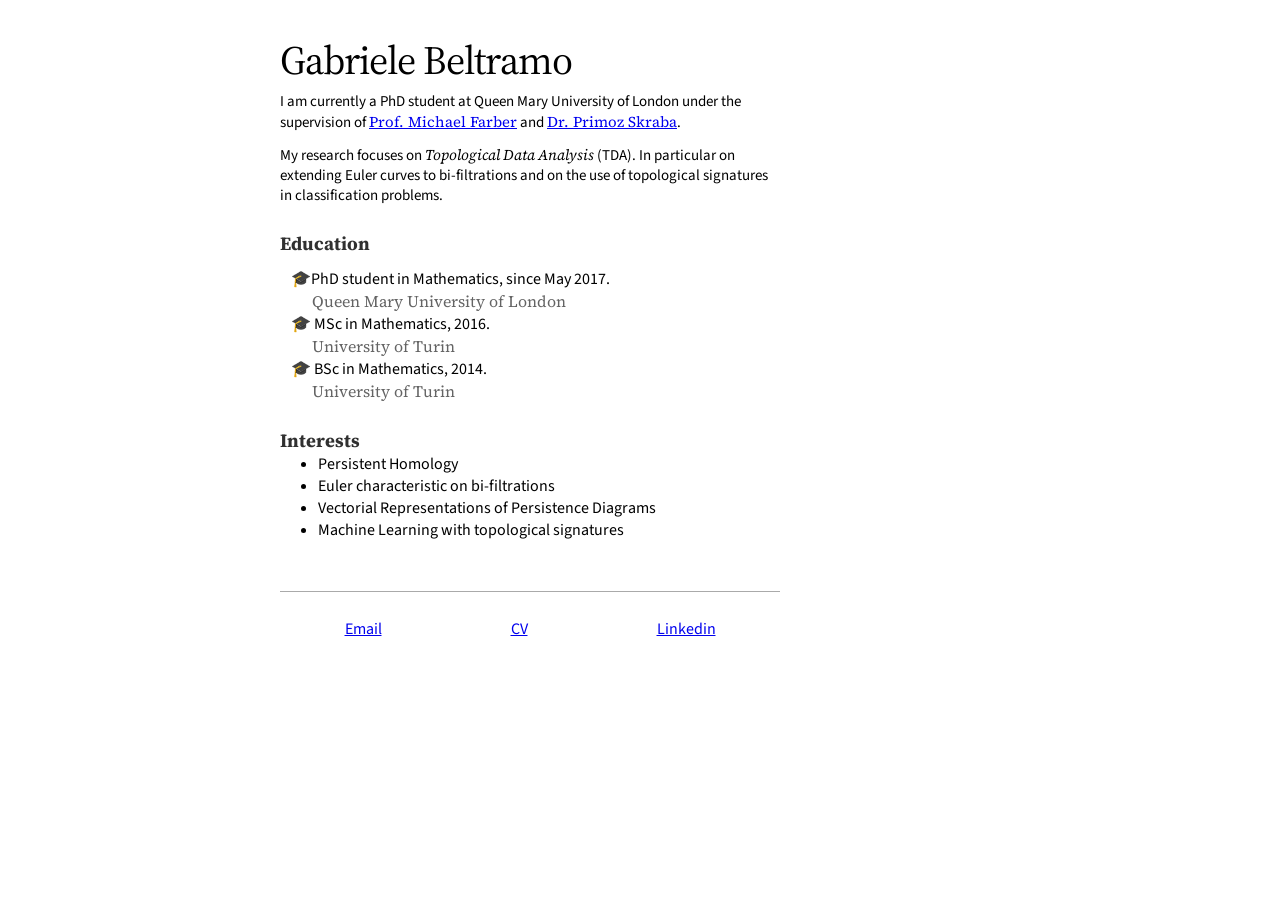
==== index.html @ 6b3e519f "remove sidebar" ====
<!doctype html>

 <html class="no-js" lang="">
<head>
	<meta name="generator" content="Hugo 0.45.1" />
  <meta charset="utf-8">
  <meta http-equiv="X-UA-Compatible" content="IE=edge,chrome=1">
  <title>Personal Webpage - Beltramo</title>
  <meta name="description" content="">
  <meta name="viewport" content="width=device-width, initial-scale=1">
  <link rel="apple-touch-icon" href="apple-touch-icon.png">

  <link href="https://fonts.googleapis.com/css?family=Source+Code+Pro|Source+Serif+Pro|Source+Sans+Pro:400,600" rel="stylesheet" type="text/css">
  <link rel="stylesheet" href="https://cdnjs.cloudflare.com/ajax/libs/animate.css/3.5.2/animate.min.css" crossorigin="anonymous">

  <link rel="stylesheet" href=css/main.css>
  <link rel="stylesheet" href=css/magnific-popup.css>


<html>
  <body lang="en">



  <div id="main">



    <h1 class="animated flipInX"><a href="/">Gabriele Beltramo</a></h1>
    <div class="talkies">
        <p>
  I am currently a PhD student at Queen Mary University of London under the supervision
  of <a href="http://www.qmul.ac.uk/maths/profiles/farberm.html" target="_ablank">
  Prof. Michael Farber</a> and <a href="https://www.qmul.ac.uk/maths/profiles/skrabaprimoz.html" target="_ablank">Dr. Primoz Skraba</a>.
</p>

<p>
  My research focuses on <i>Topological Data Analysis</i> (TDA). In particular
  on extending Euler curves to bi-filtrations and on the use of topological
  signatures in classification problems.
</p>

<h3>Education</h3>

<p><ul style=" list-style-image: none; margin-left: 0; padding-left: 2em; text-indent: -1.3em;">
    <li style = "font-family: 'Source Sans Pro', sans-serif"> 🎓PhD student in Mathematics, since May 2017.
          <br><span style="font-size:12pt; color:rgb(100, 100, 100);">Queen Mary University of London</span>
    <li style = "font-family: 'Source Sans Pro', sans-serif"> 🎓 MSc in Mathematics, 2016.
          <br> <span style="font-size:12pt; color:rgb(100, 100, 100);">University of Turin</span>
    <li style = "font-family: 'Source Sans Pro', sans-serif"> 🎓 BSc in Mathematics, 2014.
                <br> <span style="font-size:12pt; color:rgb(100, 100, 100);">University of Turin</span>
   </ul></p>

<h3>Interests</h3>

<ul style=" list-style-image: none; margin-left: 0; padding-left: 2.4em;">
  <li style = "font-family: 'Source Sans Pro', sans-serif" > Persistent Homology
  <li style = "font-family: 'Source Sans Pro', sans-serif"> Euler characteristic on bi-filtrations
  <li style = "font-family: 'Source Sans Pro', sans-serif"> Vectorial Representations of Persistence Diagrams
  <li style = "font-family: 'Source Sans Pro', sans-serif"> Machine Learning with topological signatures
 </ul>

    </div>


        <div class="social">

    <div>
        <a style = "font-family: 'Source Sans Pro', sans-serif" href="mailto:g.beltramo@qmul.ac.uk">Email</a>
    </div>

    <div>
        <a  style = "font-family: 'Source Sans Pro', sans-serif" href="CV_beltramo.pdf">CV</a>
    </div>

    <div>
        <a style = "font-family: 'Source Sans Pro', sans-serif" href="https://www.linkedin.com/in/gabrielebeltramo/">Linkedin</a>
    </div>

</div>



  </div>




<!--
<div id="sidebar">

  <a href="img/portrait.jpg" class="image-link">
    <img class="logo animated flipInY" src="img/portrait.jpg"/>
  </a>

  <h2>URLs</h2>
  <ul>

      <li><a href="/"></a></li>

  </ul>

  <h2>Recent posts</h2>
  <ul>

  </ul>

  <h2>Projects</h2>
  <ul>

  </ul>
  -->


</div>

  <script src="//ajax.googleapis.com/ajax/libs/jquery/1.11.2/jquery.min.js"></script>
  <script src=js/jquery-1.11.2.min.js></script>
  <script src=js/main.js></script>


  <script src=js/jquery.magnific-popup.min.js></script>




</body>
</html>
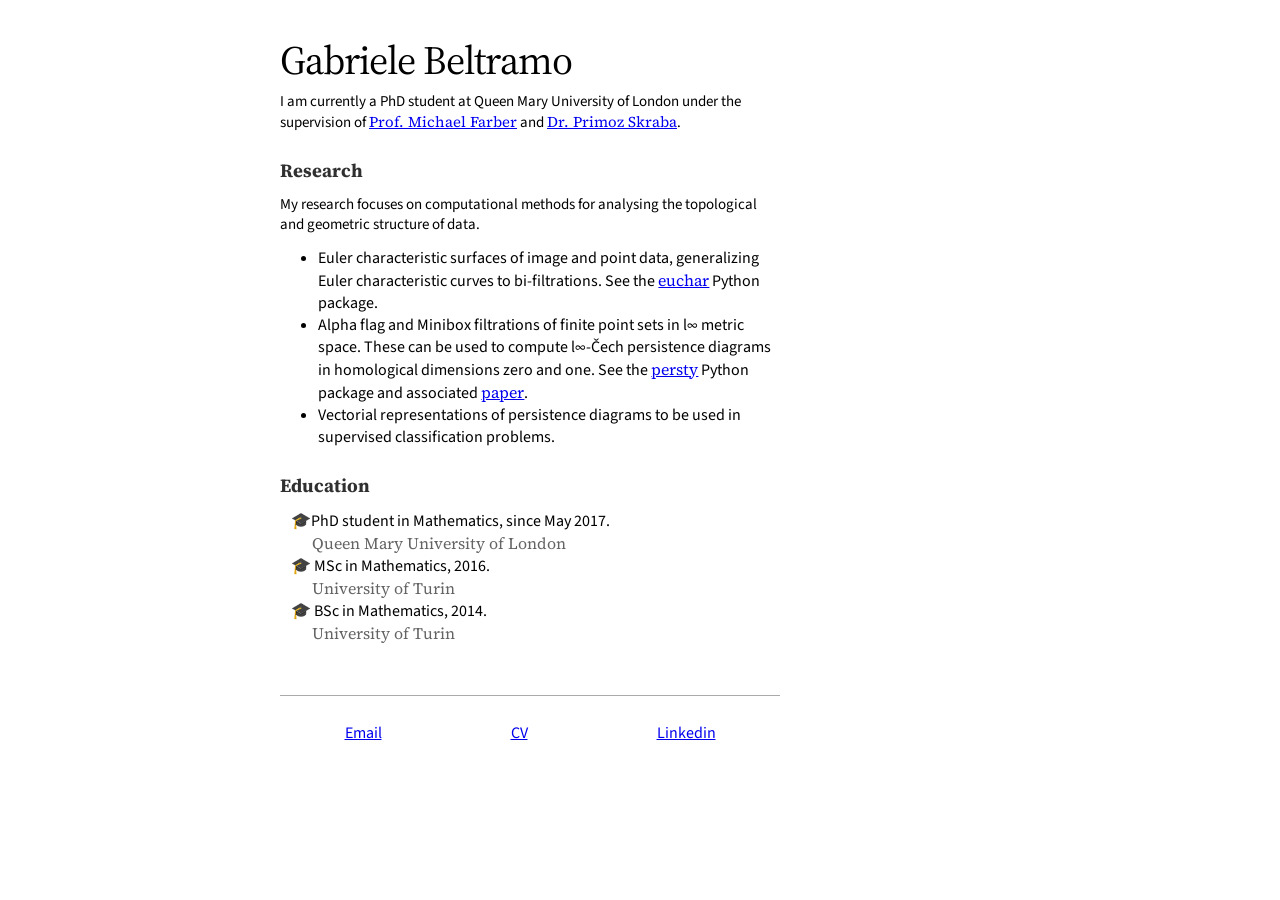
==== commit fac78fb4: "add links to python packages" ====
--- a/index.html
+++ b/index.html
@@ -34,10 +34,30 @@
   Prof. Michael Farber</a> and <a href="https://www.qmul.ac.uk/maths/profiles/skrabaprimoz.html" target="_ablank">Dr. Primoz Skraba</a>.
 </p>
 
+<h3>Research</h3>
+
 <p>
-  My research focuses on <i>Topological Data Analysis</i> (TDA). In particular
-  on extending Euler curves to bi-filtrations and on the use of topological
-  signatures in classification problems.
+  My research focuses on computational methods for analysing the topological
+  and geometric structure of data.
+  <ul style=" list-style-image: none; margin-left: 0; padding-left: 2.4em;">
+    <li style = "font-family: 'Source Sans Pro', sans-serif" > Euler characteristic
+        surfaces of image and point data, generalizing Euler characteristic
+        curves to bi-filtrations.
+        See the
+        <a href="https://pypi.org/project/euchar/"
+        target="_ablank">euchar</a> Python package.
+    <li style = "font-family: 'Source Sans Pro', sans-serif" > Alpha flag and
+        Minibox filtrations of finite point sets in l<sub>&infin;</sub> metric
+        space. These can be used to compute l<sub>&infin;</sub>-&Ccaron;ech
+        persistence diagrams in homological dimensions zero and one. See the
+        <a href="https://pypi.org/project/persty/"
+        target="_ablank">persty</a> Python package and associated
+        <a href="https://export.arxiv.org/abs/2008.02071"
+        target="_ablank">paper</a>.
+    <li style = "font-family: 'Source Sans Pro', sans-serif"> Vectorial
+        representations of persistence diagrams to be used in supervised
+        classification problems.
+    </ul>
 </p>
 
 <h3>Education</h3>
@@ -51,14 +71,14 @@
                 <br> <span style="font-size:12pt; color:rgb(100, 100, 100);">University of Turin</span>
    </ul></p>
 
-<h3>Interests</h3>
+<!-- <h3>Interests</h3>
 
 <ul style=" list-style-image: none; margin-left: 0; padding-left: 2.4em;">
   <li style = "font-family: 'Source Sans Pro', sans-serif" > Persistent Homology
   <li style = "font-family: 'Source Sans Pro', sans-serif"> Euler characteristic on bi-filtrations
   <li style = "font-family: 'Source Sans Pro', sans-serif"> Vectorial Representations of Persistence Diagrams
   <li style = "font-family: 'Source Sans Pro', sans-serif"> Machine Learning with topological signatures
- </ul>
+ </ul> -->
 
     </div>
 
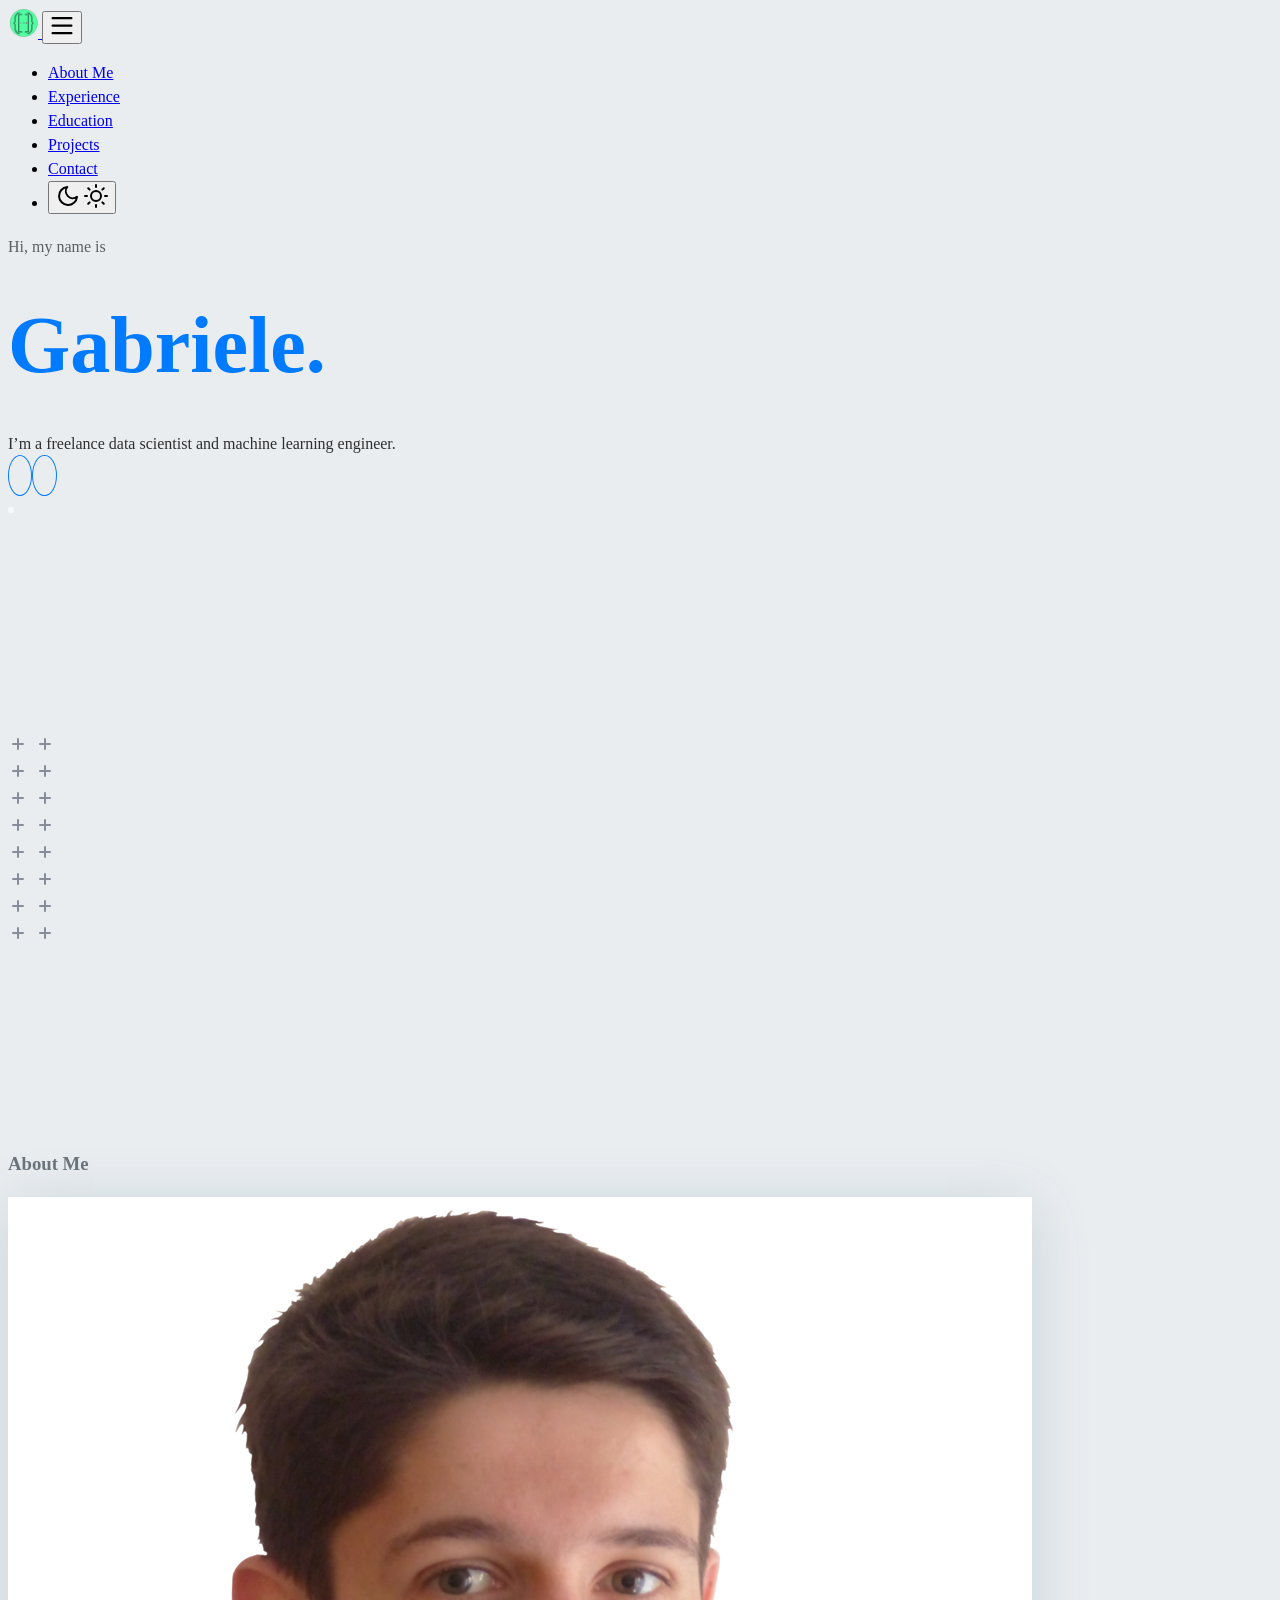
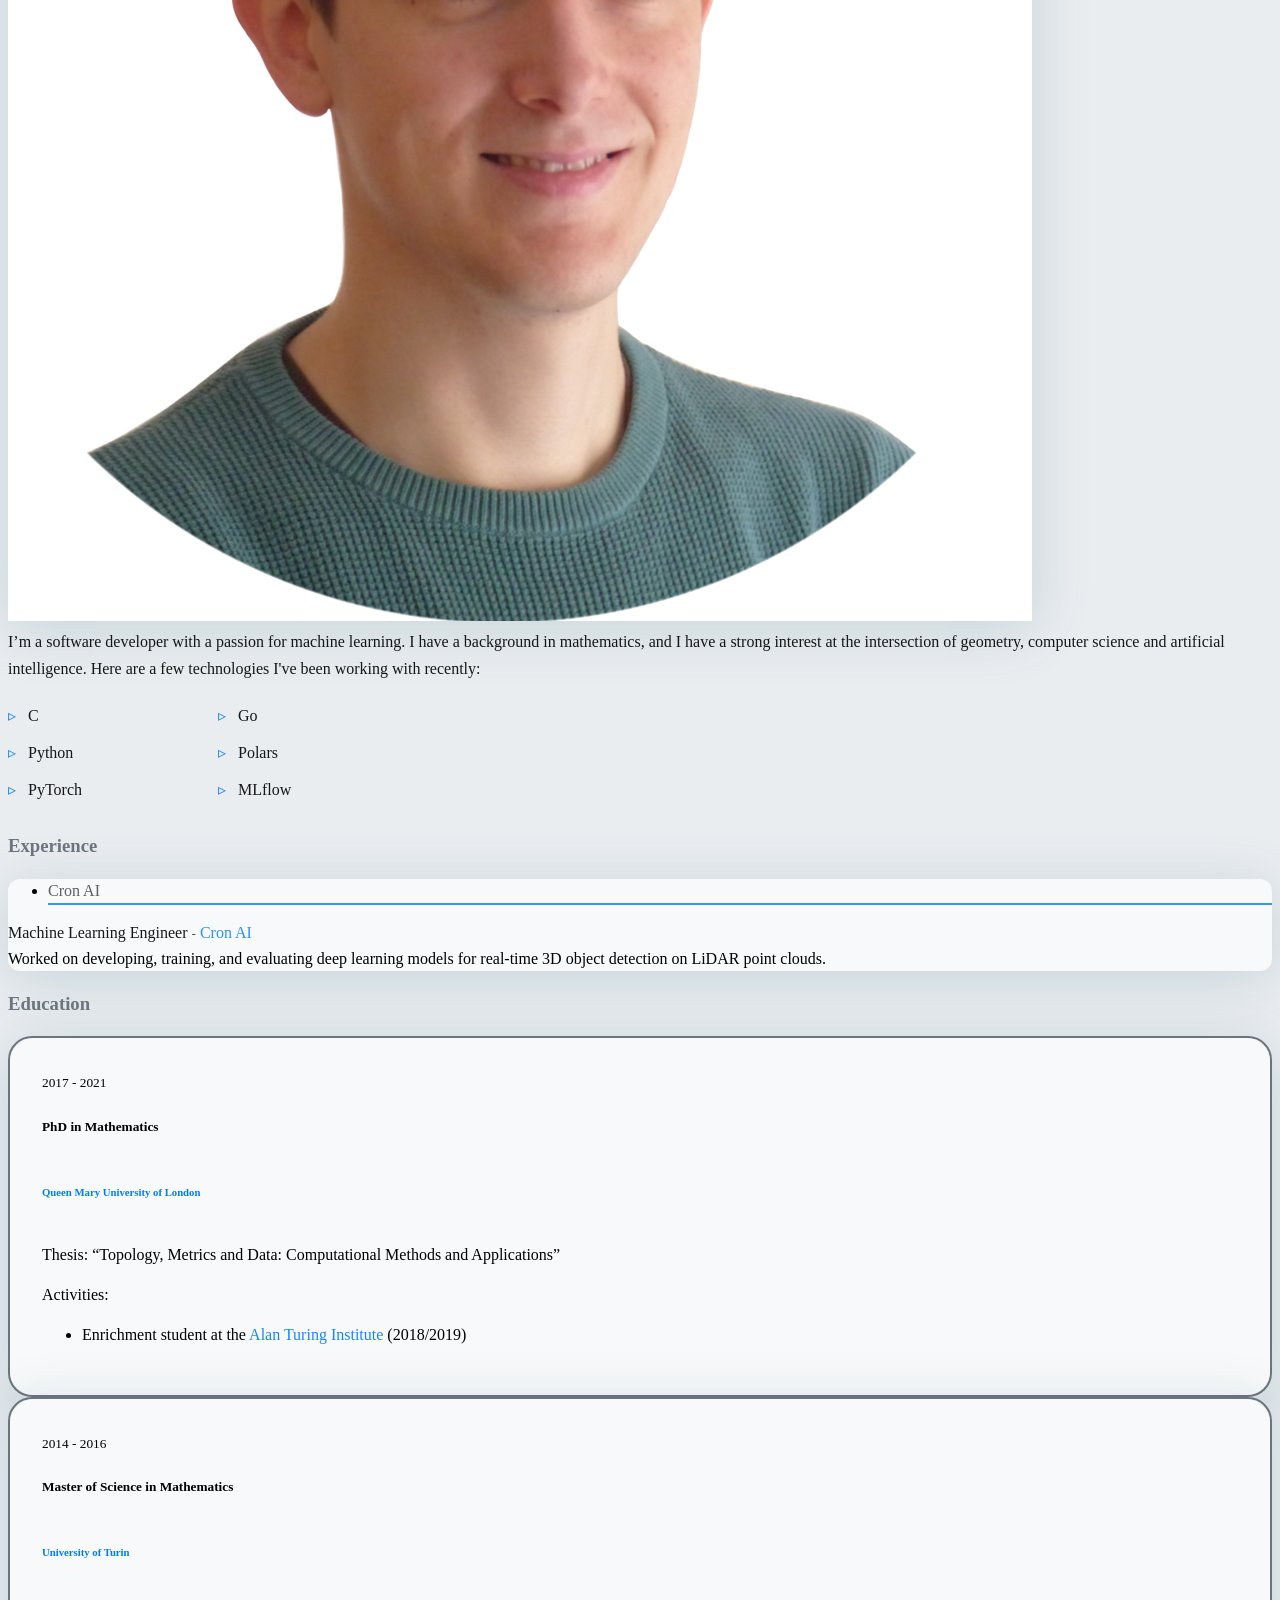
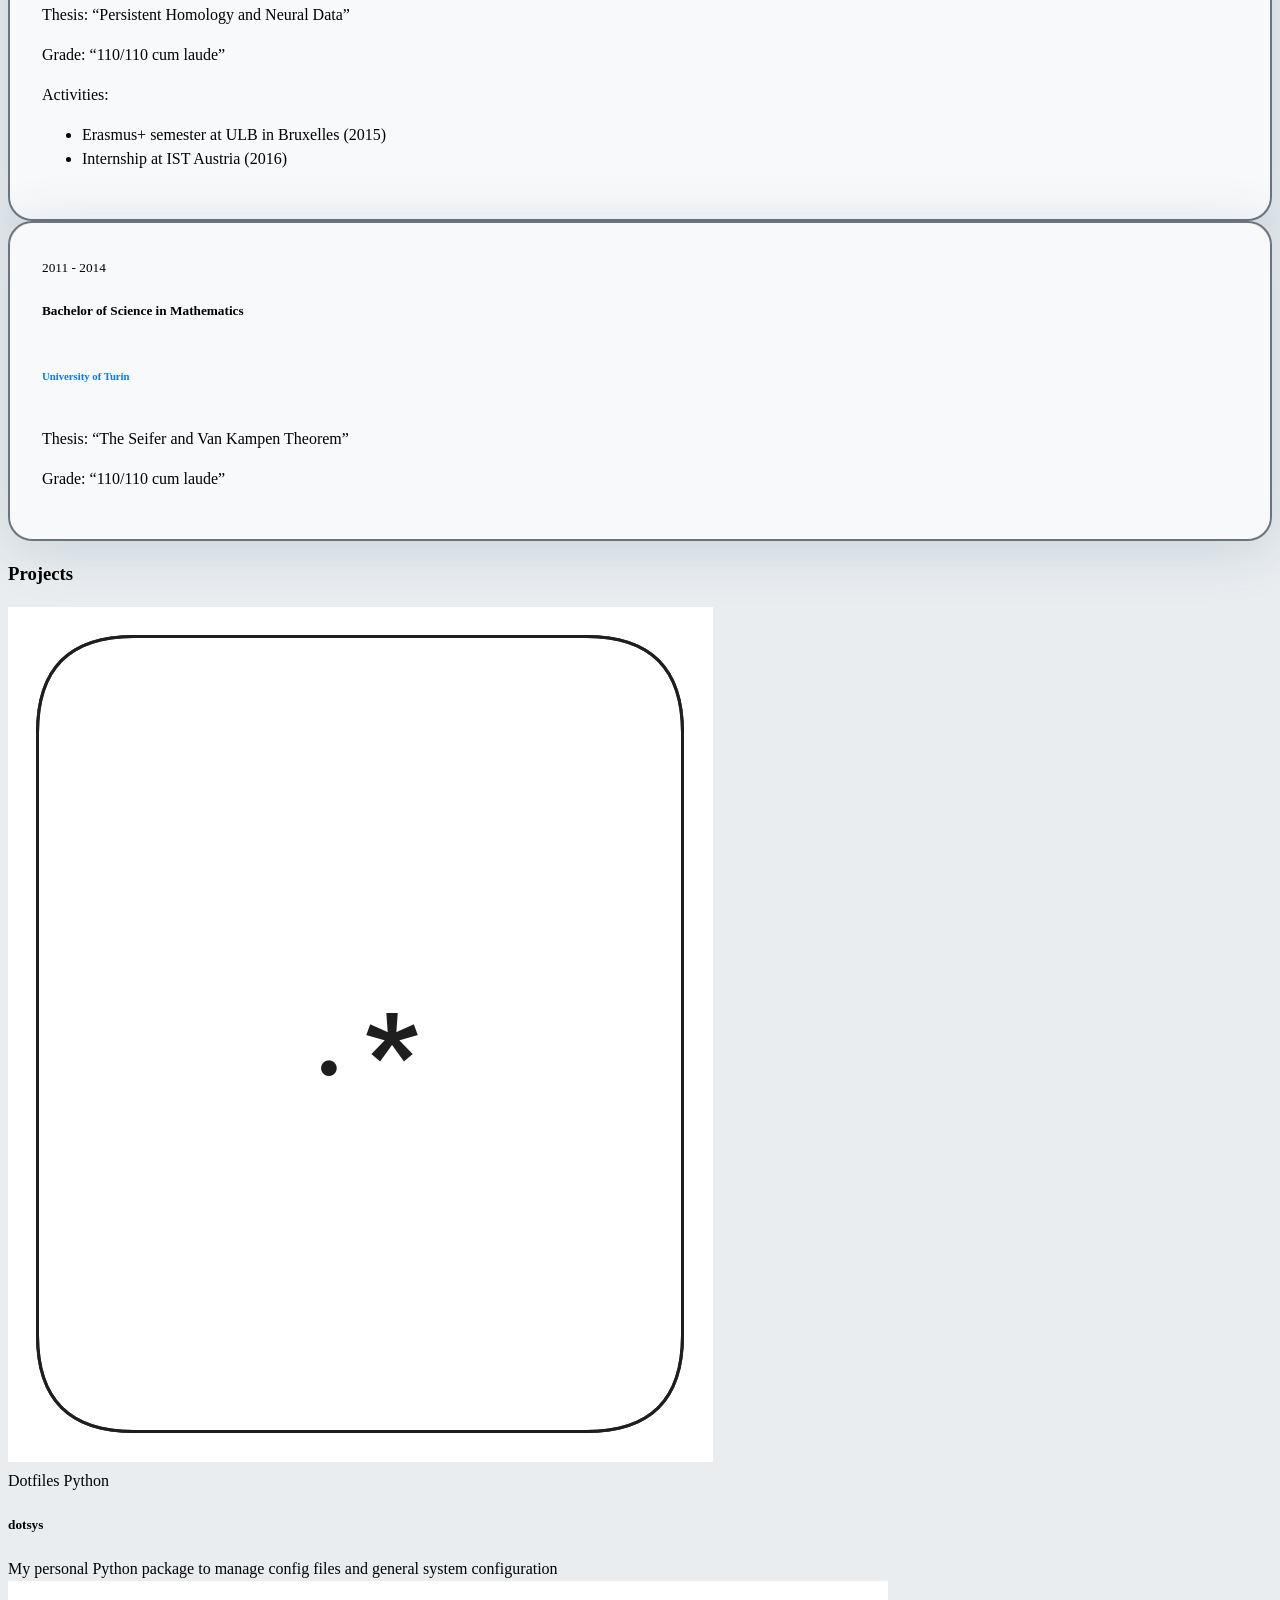
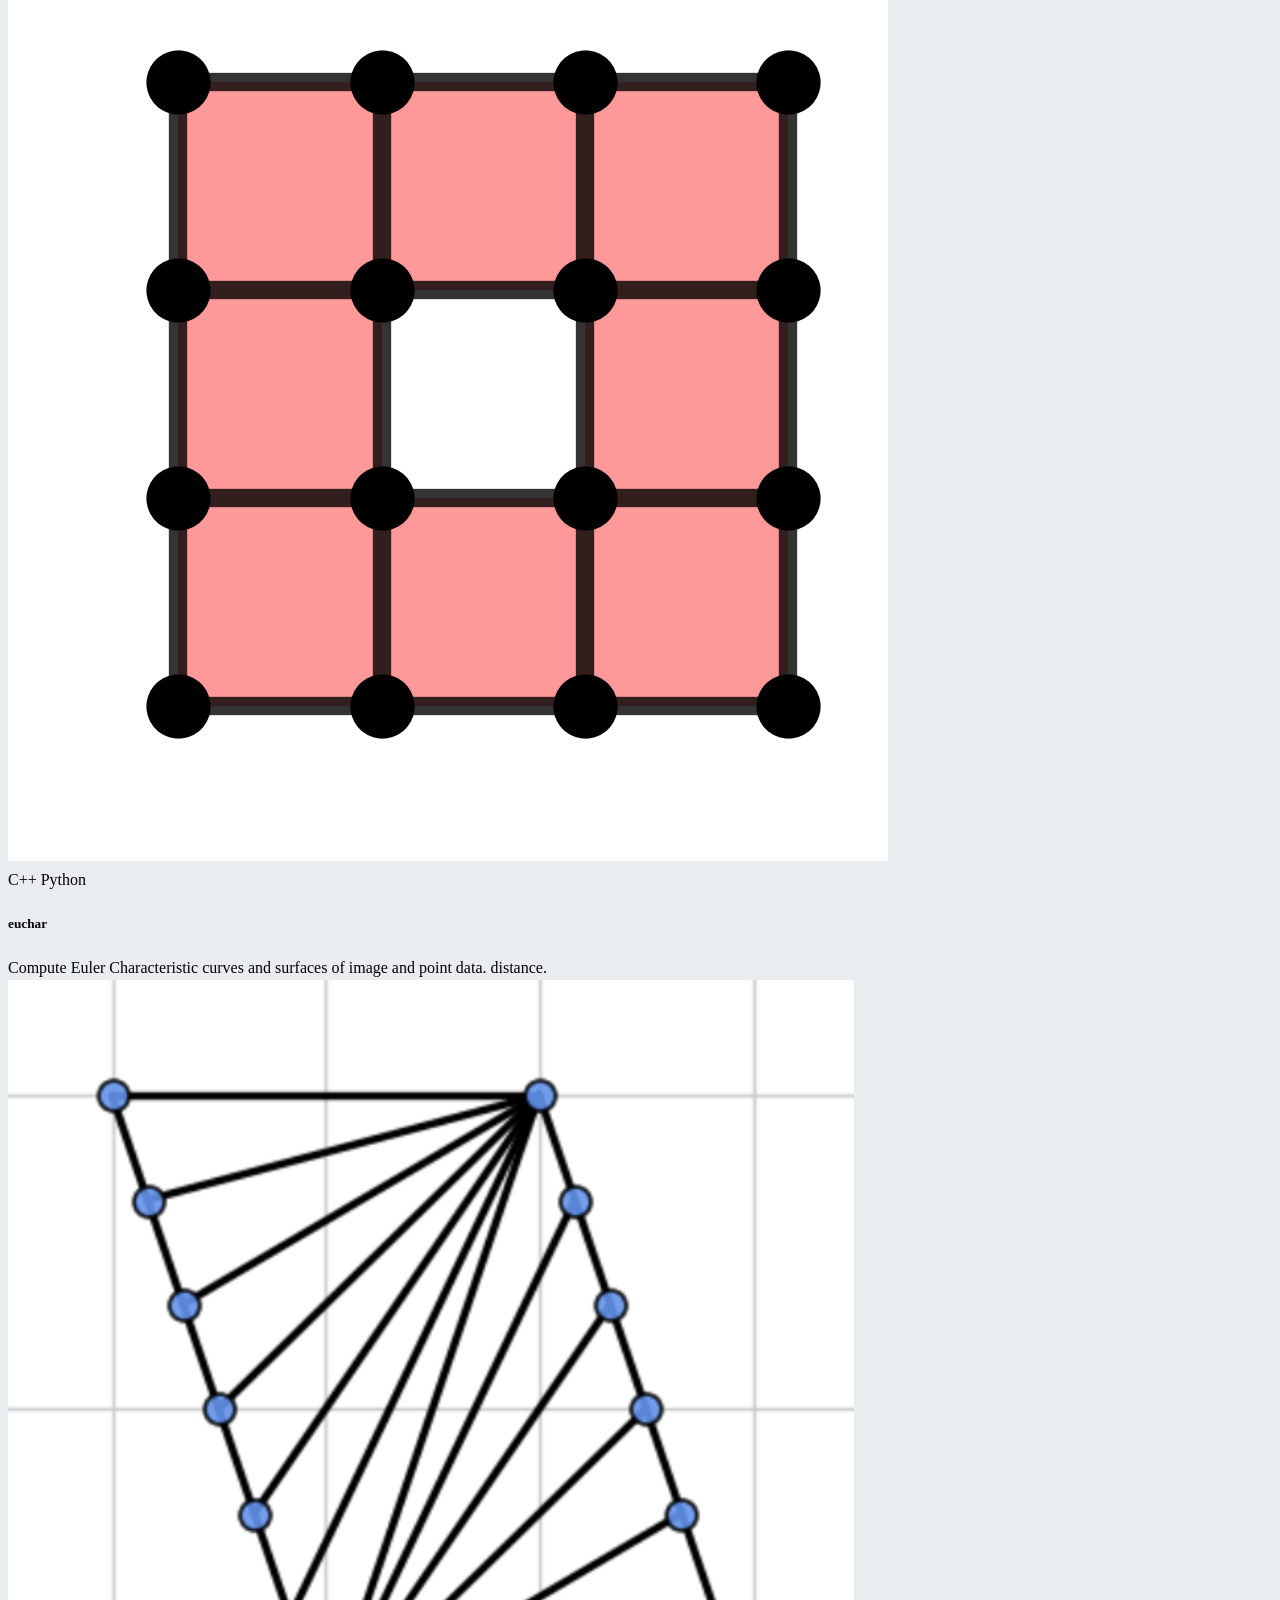
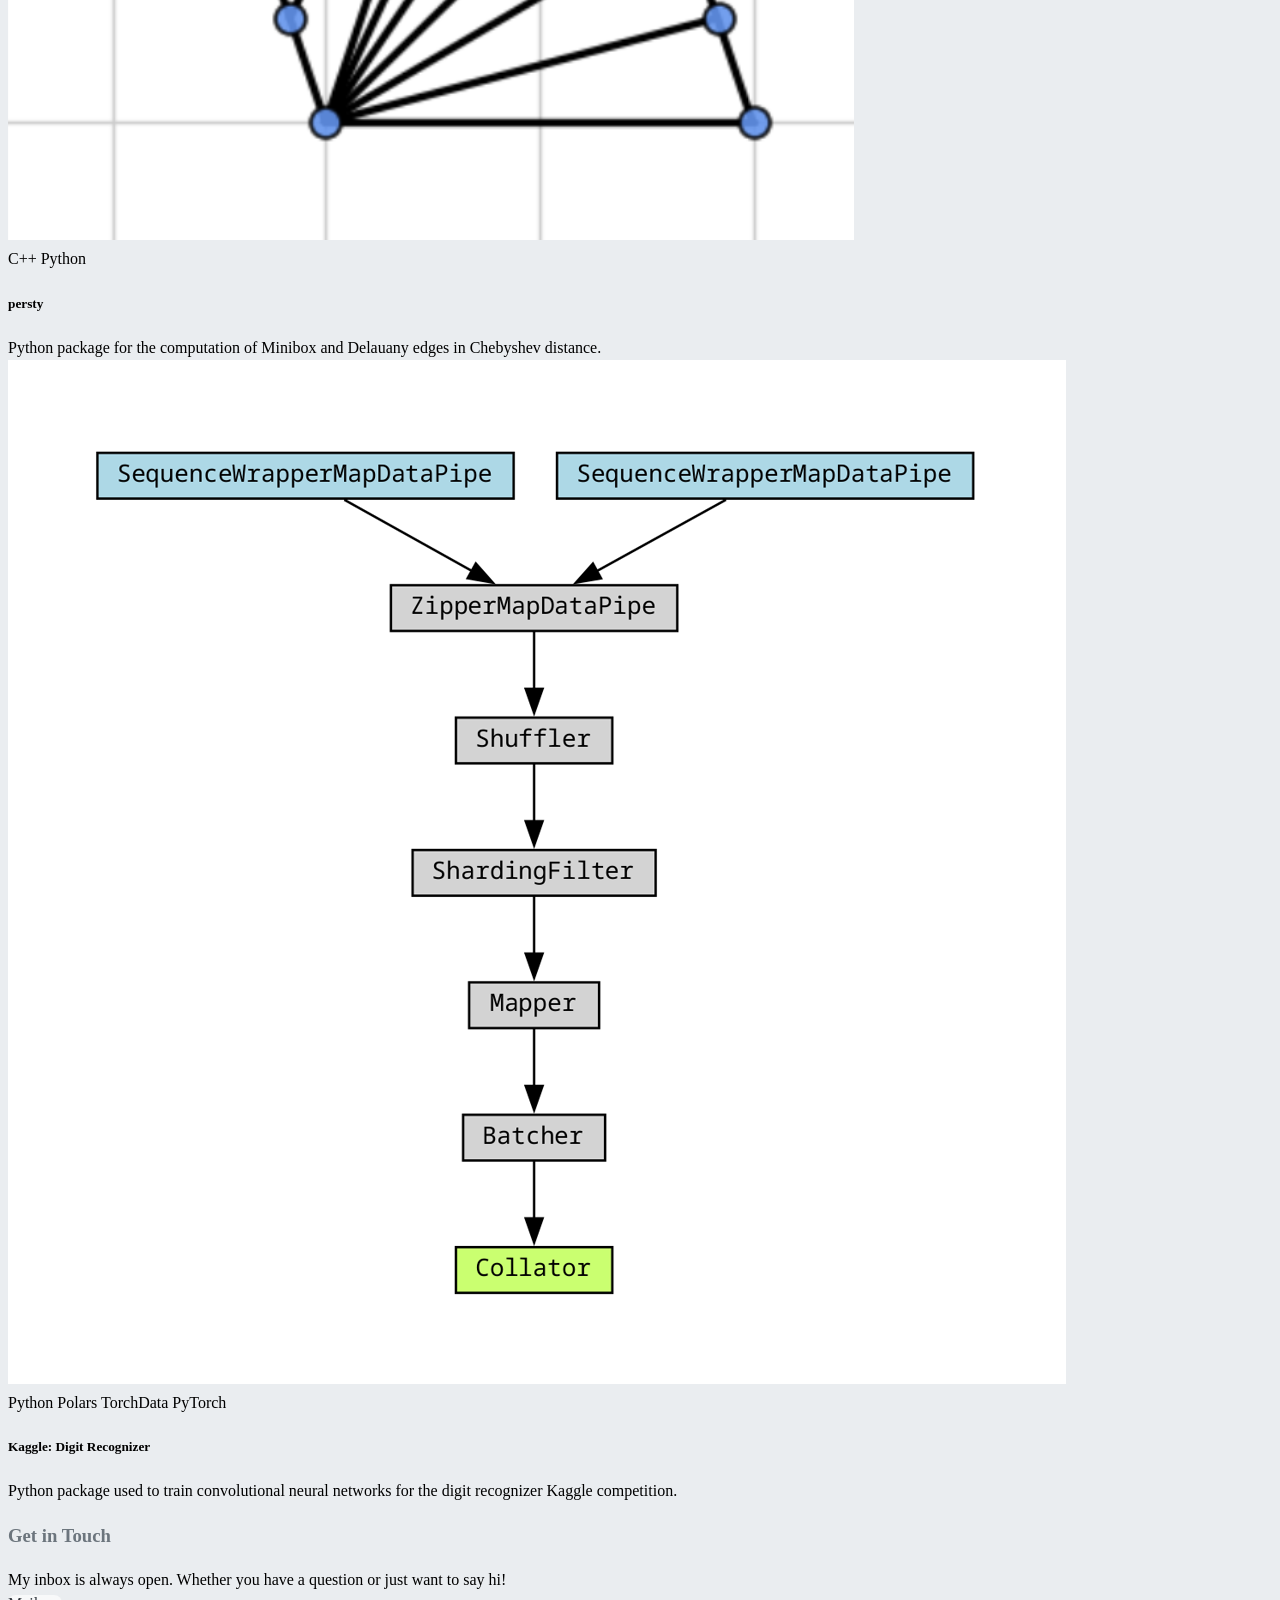
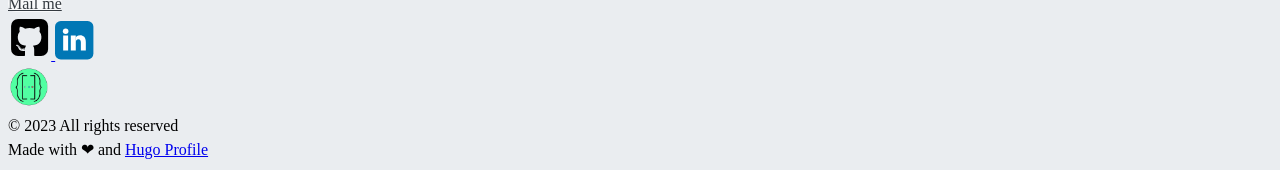
==== commit 3296aa78: "hugo-profile personal page v1" ====
--- a/index.html
+++ b/index.html
@@ -1,148 +1,1094 @@
-<!doctype html>
+<!DOCTYPE html>
+<html>
 
- <html class="no-js" lang="">
 <head>
-	<meta name="generator" content="Hugo 0.45.1" />
-  <meta charset="utf-8">
-  <meta http-equiv="X-UA-Compatible" content="IE=edge,chrome=1">
-  <title>Personal Webpage - Beltramo</title>
-  <meta name="description" content="">
-  <meta name="viewport" content="width=device-width, initial-scale=1">
-  <link rel="apple-touch-icon" href="apple-touch-icon.png">
+	<meta name="generator" content="Hugo 0.92.2" /><meta charset="UTF-8">
+<meta name="viewport" content="width=device-width, initial-scale=1.0">
+<meta http-equiv="X-UA-Compatible" content="ie=edge">
+<meta http-equiv="Accept-CH" content="DPR, Viewport-Width, Width">
+<link rel="icon" href=/codelogo-512.png type="image/gif">
+
+
+<link rel="preconnect" href="https://fonts.googleapis.com">
+<link rel="preconnect" href="https://fonts.gstatic.com" crossorigin>
+<link rel="preload"
+      as="style"
+      href="https://fonts.googleapis.com/css2?family=Alata&family=Lora:ital,wght@0,400;0,500;0,600;0,700;1,400;1,500;1,600;1,700&family=Roboto:ital,wght@0,100;0,300;0,400;0,500;0,700;0,900;1,100;1,300;1,400;1,500;1,700;1,900&display=swap"
+>
+<link rel="stylesheet"
+      href="https://fonts.googleapis.com/css2?family=Alata&family=Lora:ital,wght@0,400;0,500;0,600;0,700;1,400;1,500;1,600;1,700&family=Roboto:ital,wght@0,100;0,300;0,400;0,500;0,700;0,900;1,100;1,300;1,400;1,500;1,700;1,900&display=swap"
+      media="print" onload="this.media='all'" />
+<noscript>
+  <link
+          href="https://fonts.googleapis.com/css2?family=Alata&family=Lora:ital,wght@0,400;0,500;0,600;0,700;1,400;1,500;1,600;1,700&family=Roboto:ital,wght@0,100;0,300;0,400;0,500;0,700;0,900;1,100;1,300;1,400;1,500;1,700;1,900&display=swap"
+          rel="stylesheet">
+</noscript>
+
+
+<link rel="stylesheet" href="/css/font.css" media="all">
+
+
+
+<meta property="og:title" content="Gabriele Beltramo" />
+<meta property="og:description" content="Gabriele Beltramo Personal Page" />
+<meta property="og:type" content="website" />
+<meta property="og:url" content="/" />
 
-  <link href="https://fonts.googleapis.com/css?family=Source+Code+Pro|Source+Serif+Pro|Source+Sans+Pro:400,600" rel="stylesheet" type="text/css">
-  <link rel="stylesheet" href="https://cdnjs.cloudflare.com/ajax/libs/animate.css/3.5.2/animate.min.css" crossorigin="anonymous">
+
+<meta name="twitter:card" content="summary"/>
+<meta name="twitter:title" content="Gabriele Beltramo"/>
+<meta name="twitter:description" content="Gabriele Beltramo Personal Page"/>
+
+
+<link rel="stylesheet" href="/bootstrap-5/css/bootstrap.min.css" media="all"><link rel="stylesheet" href="/css/header.css" media="all">
+<link rel="stylesheet" href="/css/footer.css" media="all">
+
+
+<link rel="stylesheet" href="/css/theme.css" media="all">
+
+
+
+
+<style>
+    :root {
+        --text-color: #343a40;
+        --text-secondary-color: #6c757d;
+        --background-color: #eaedf0;
+        --secondary-background-color: #64ffda1a;
+        --primary-color: #007bff;
+        --secondary-color: #f8f9fa;
+
+         
+        --text-color-dark: #e4e6eb;
+        --text-secondary-color-dark: #b0b3b8;
+        --background-color-dark: #18191a;
+        --secondary-background-color-dark: #212529;
+        --primary-color-dark: #ffffff;
+        --secondary-color-dark: #212529;
+    }
+    body {
+        font-size: 1rem;
+        font-weight: 400;
+        line-height: 1.5;
+        text-align: left;
+    }
+
+    html {
+        background-color: var(--background-color) !important;
+    }
+
+    body::-webkit-scrollbar {
+        width: .5em;
+        height: .5em;
+        background-color: var(--background-color);
+    }
+    
+    ::-webkit-scrollbar-track {
+        box-shadow: inset 0 0 6px var(--background-color);
+        border-radius: 1rem;
+    }
+    
+    ::-webkit-scrollbar-thumb {
+        border-radius: 1rem;
+        background-color: var(--secondary-color);
+        outline: 1px solid var(--background-color);
+    }
+
+    #search-content::-webkit-scrollbar {
+        width: .5em;
+        height: .1em;
+        background-color: var(--background-color);
+    }
+</style>
+
+<meta name="description" content=Gabriele&#32;Beltramo&#32;Personal&#32;Page>
+<link rel="stylesheet" href="/css/index.css" media="all">
+<link rel="stylesheet" href="/css/projects.css" media="all">
+
+
+<script defer src="/fontawesome-5/all-5.15.4.js"></script>
 
-  <link rel="stylesheet" href=css/main.css>
-  <link rel="stylesheet" href=css/magnific-popup.css>
+  <title>
+Gabriele Beltramo
 
+  </title>
+</head>
 
-<html>
-  <body lang="en">
+<body class="light">
+  
+  
+<script>
+    let localStorageValue = localStorage.getItem("pref-theme");
+    let mediaQuery = window.matchMedia('(prefers-color-scheme: dark)').matches;
+
+    switch (localStorageValue) {
+        case "dark":
+            document.body.classList.add('dark');
+            break;
+        case "light":
+            document.body.classList.remove('dark');
+            break;
+        default:
+            if (mediaQuery) {
+                document.body.classList.add('dark');
+            }
+            break;
+    }
+</script>
+
+
+
+<header>
+    <nav class="pt-3 navbar navbar-expand-lg animate">
+        <div class="container-fluid mx-xs-2 mx-sm-5 mx-md-5 mx-lg-5">
+            
+            <a class="navbar-brand primary-font text-wrap" href="/">
+                
+                <img src="/codelogo-512.png" width="30" height="30"
+                    class="d-inline-block align-top">
+                
+                
+            </a>
+
+            
+
+            
+            <button class="navbar-toggler" type="button" data-bs-toggle="collapse" data-bs-target="#navbarContent"
+                aria-controls="navbarContent" aria-expanded="false" aria-label="Toggle navigation">
+                <svg aria-hidden="true" height="24" viewBox="0 0 16 16" version="1.1" width="24" data-view-component="true">
+                    <path fill-rule="evenodd" d="M1 2.75A.75.75 0 011.75 2h12.5a.75.75 0 110 1.5H1.75A.75.75 0 011 2.75zm0 5A.75.75 0 011.75 7h12.5a.75.75 0 110 1.5H1.75A.75.75 0 011 7.75zM1.75 12a.75.75 0 100 1.5h12.5a.75.75 0 100-1.5H1.75z"></path>
+                </svg>
+            </button>
+
+            
+            <div class="collapse navbar-collapse text-wrap primary-font" id="navbarContent">
+                <ul class="navbar-nav mx-auto text-center">
+                    
+
+                    
+                    <li class="nav-item navbar-text">
+                        <a class="nav-link" href="/#about" aria-label="about">
+                            About Me
+                        </a>
+                    </li>
+                    
+
+                    
+                    <li class="nav-item navbar-text">
+                        <a class="nav-link" href="/#experience"
+                            aria-label="experience">
+                            Experience
+                        </a>
+                    </li>
+                    
+
+                    
+                    <li class="nav-item navbar-text">
+                        <a class="nav-link" href="/#education"
+                            aria-label="education">
+                            Education
+                        </a>
+                    </li>
+                    
+
+                    
+                    <li class="nav-item navbar-text">
+                        <a class="nav-link" href="/#projects"
+                            aria-label="projects">
+                            Projects
+                        </a>
+                    </li>
+                    
+
+                    
+
+                    
+                    <li class="nav-item navbar-text">
+                        <a class="nav-link" href="/#contact"
+                            aria-label="contact">
+                            Contact
+                        </a>
+                    </li>
+                    
+
+                    
+                    
+
+                    
+                    <li class="nav-item navbar-text">
+                        
+                        <div class="text-center">
+                            <button id="theme-toggle">
+                                <svg id="moon" xmlns="http://www.w3.org/2000/svg" width="24" height="24" viewBox="0 0 24 24" fill="none" stroke="currentColor" stroke-width="2" stroke-linecap="round" stroke-linejoin="round">
+                                    <path d="M21 12.79A9 9 0 1 1 11.21 3 7 7 0 0 0 21 12.79z"></path>
+                                </svg>
+                                <svg id="sun" xmlns="http://www.w3.org/2000/svg" width="24" height="24" viewBox="0 0 24 24" fill="none" stroke="currentColor" stroke-width="2" stroke-linecap="round" stroke-linejoin="round">
+                                    <circle cx="12" cy="12" r="5"></circle>
+                                    <line x1="12" y1="1" x2="12" y2="3"></line>
+                                    <line x1="12" y1="21" x2="12" y2="23"></line>
+                                    <line x1="4.22" y1="4.22" x2="5.64" y2="5.64"></line>
+                                    <line x1="18.36" y1="18.36" x2="19.78" y2="19.78"></line>
+                                    <line x1="1" y1="12" x2="3" y2="12"></line>
+                                    <line x1="21" y1="12" x2="23" y2="12"></line>
+                                    <line x1="4.22" y1="19.78" x2="5.64" y2="18.36"></line>
+                                    <line x1="18.36" y1="5.64" x2="19.78" y2="4.22"></line>
+                                </svg>
+                            </button>
+                        </div>
+                    </li>
+                    
+
+                </ul>
+
+            </div>
+        </div>
+    </nav>
+</header>
+<div id="content">
+<section id="hero" class="py-5 align-middle">
+    <div class="container px-3 px-sm-5 px-md-5 px-lg-5 pt-lg-3">
+        <div class="row">
+            <div class="col-sm-12 col-md-12 col-lg-8 content animate" id="primary-font">
+                <span class="subtitle">
+                    Hi, my name is
+                </span>
+                <h2>
+                    Gabriele.
+                </h2>
+                <h3>
+                    
+                </h3>
+                <p class="hero-content">
+                    I&rsquo;m a freelance data scientist and machine learning engineer.
+                </p>
+                <div class="row">
+                    <div class="col-auto h-100">
+                        
+                    </div>
+                    <div class="col-auto px-0 h-100"><span>
+    
+    <span class="px-1">
+        <a href="https://github.com/gbeltramo/" target="_blank" class="btn social-icon">
+            <i class="fab fa-github"></i>
+        </a>
+    </span>
+    
+    <span class="px-1">
+        <a href="https://www.linkedin.com/in/gabrielebeltramo/" target="_blank" class="btn social-icon">
+            <i class="fab fa-linkedin"></i>
+        </a>
+    </span>
+    
+
+    
+</span></div>
+                </div>
+            </div>
+            <div class="col-sm-12 col-md-12 col-lg-4">
+                <div class="row justify-content-center">
+                    <div class="col-sm-12 col-md-9 pt-5 image animate px-5 px-md-5 px-lg-0 text-center">
+                        <img src=""
+                            class="img-thumbnail mx-auto"
+                            alt=""
+                        >
+                    </div>
+                </div>
+            </div>
+        </div>
+    </div>
+    
+    <div class="hero-bottom-svg d-md-block d-lg-block d-none">
+        <svg xmlns="http://www.w3.org/2000/svg" width="201" height="201" viewBox="0 0 201 201">
+            <g id="Group_1168" data-name="Group 1168" transform="translate(-384 -1392)">
+                <rect id="Rectangle_2206" data-name="Rectangle 2206" width="12" height="2" rx="1"
+                    transform="translate(391 1392) rotate(90)" fill="#282f49" />
+                <rect id="Rectangle_2271" data-name="Rectangle 2271" width="12" height="2" rx="1"
+                    transform="translate(391 1500) rotate(90)" fill="#282f49" />
+                <rect id="Rectangle_2238" data-name="Rectangle 2238" width="12" height="2" rx="1"
+                    transform="translate(391 1446) rotate(90)" fill="#282f49" />
+                <rect id="Rectangle_2278" data-name="Rectangle 2278" width="12" height="2" rx="1"
+                    transform="translate(391 1554) rotate(90)" fill="#282f49" />
+                <rect id="Rectangle_2222" data-name="Rectangle 2222" width="12" height="2" rx="1"
+                    transform="translate(391 1419) rotate(90)" fill="#282f49" />
+                <rect id="Rectangle_2272" data-name="Rectangle 2272" width="12" height="2" rx="1"
+                    transform="translate(391 1527) rotate(90)" fill="#282f49" />
+                <rect id="Rectangle_2241" data-name="Rectangle 2241" width="12" height="2" rx="1"
+                    transform="translate(391 1473) rotate(90)" fill="#282f49" />
+                <rect id="Rectangle_2288" data-name="Rectangle 2288" width="12" height="2" rx="1"
+                    transform="translate(391 1581) rotate(90)" fill="#282f49" />
+                <rect id="Rectangle_2214" data-name="Rectangle 2214" width="12" height="2" rx="1"
+                    transform="translate(499 1392) rotate(90)" fill="#282f49" />
+                <rect id="Rectangle_2289" data-name="Rectangle 2289" width="12" height="2" rx="1"
+                    transform="translate(499 1500) rotate(90)" fill="#282f49" />
+                <rect id="Rectangle_2256" data-name="Rectangle 2256" width="12" height="2" rx="1"
+                    transform="translate(499 1446) rotate(90)" fill="#282f49" />
+                <rect id="Rectangle_2290" data-name="Rectangle 2290" width="12" height="2" rx="1"
+                    transform="translate(499 1554) rotate(90)" fill="#282f49" />
+                <rect id="Rectangle_2231" data-name="Rectangle 2231" width="12" height="2" rx="1"
+                    transform="translate(499 1419) rotate(90)" fill="#282f49" />
+                <rect id="Rectangle_2291" data-name="Rectangle 2291" width="12" height="2" rx="1"
+                    transform="translate(499 1527) rotate(90)" fill="#282f49" />
+                <rect id="Rectangle_2257" data-name="Rectangle 2257" width="12" height="2" rx="1"
+                    transform="translate(499 1473) rotate(90)" fill="#282f49" />
+                <rect id="Rectangle_2292" data-name="Rectangle 2292" width="12" height="2" rx="1"
+                    transform="translate(499 1581) rotate(90)" fill="#282f49" />
+                <rect id="Rectangle_2210" data-name="Rectangle 2210" width="12" height="2" rx="1"
+                    transform="translate(445 1392) rotate(90)" fill="#282f49" />
+                <rect id="Rectangle_2279" data-name="Rectangle 2279" width="12" height="2" rx="1"
+                    transform="translate(445 1500) rotate(90)" fill="#282f49" />
+                <rect id="Rectangle_2248" data-name="Rectangle 2248" width="12" height="2" rx="1"
+                    transform="translate(445 1446) rotate(90)" fill="#282f49" />
+                <rect id="Rectangle_2280" data-name="Rectangle 2280" width="12" height="2" rx="1"
+                    transform="translate(445 1554) rotate(90)" fill="#282f49" />
+                <rect id="Rectangle_2226" data-name="Rectangle 2226" width="12" height="2" rx="1"
+                    transform="translate(445 1419) rotate(90)" fill="#282f49" />
+                <rect id="Rectangle_2281" data-name="Rectangle 2281" width="12" height="2" rx="1"
+                    transform="translate(445 1527) rotate(90)" fill="#282f49" />
+                <rect id="Rectangle_2249" data-name="Rectangle 2249" width="12" height="2" rx="1"
+                    transform="translate(445 1473) rotate(90)" fill="#282f49" />
+                <rect id="Rectangle_2293" data-name="Rectangle 2293" width="12" height="2" rx="1"
+                    transform="translate(445 1581) rotate(90)" fill="#282f49" />
+                <rect id="Rectangle_2219" data-name="Rectangle 2219" width="12" height="2" rx="1"
+                    transform="translate(553 1392) rotate(90)" fill="#282f49" />
+                <rect id="Rectangle_2310" data-name="Rectangle 2310" width="12" height="2" rx="1"
+                    transform="translate(553 1500) rotate(90)" fill="#282f49" />
+                <rect id="Rectangle_2262" data-name="Rectangle 2262" width="12" height="2" rx="1"
+                    transform="translate(553 1446) rotate(90)" fill="#282f49" />
+                <rect id="Rectangle_2311" data-name="Rectangle 2311" width="12" height="2" rx="1"
+                    transform="translate(553 1554) rotate(90)" fill="#282f49" />
+                <rect id="Rectangle_2232" data-name="Rectangle 2232" width="12" height="2" rx="1"
+                    transform="translate(553 1419) rotate(90)" fill="#282f49" />
+                <rect id="Rectangle_2312" data-name="Rectangle 2312" width="12" height="2" rx="1"
+                    transform="translate(553 1527) rotate(90)" fill="#282f49" />
+                <rect id="Rectangle_2263" data-name="Rectangle 2263" width="12" height="2" rx="1"
+                    transform="translate(553 1473) rotate(90)" fill="#282f49" />
+                <rect id="Rectangle_2313" data-name="Rectangle 2313" width="12" height="2" rx="1"
+                    transform="translate(553 1581) rotate(90)" fill="#282f49" />
+                <rect id="Rectangle_2209" data-name="Rectangle 2209" width="12" height="2" rx="1"
+                    transform="translate(418 1392) rotate(90)" fill="#282f49" />
+                <rect id="Rectangle_2273" data-name="Rectangle 2273" width="12" height="2" rx="1"
+                    transform="translate(418 1500) rotate(90)" fill="#282f49" />
+                <rect id="Rectangle_2242" data-name="Rectangle 2242" width="12" height="2" rx="1"
+                    transform="translate(418 1446) rotate(90)" fill="#282f49" />
+                <rect id="Rectangle_2282" data-name="Rectangle 2282" width="12" height="2" rx="1"
+                    transform="translate(418 1554) rotate(90)" fill="#282f49" />
+                <rect id="Rectangle_2223" data-name="Rectangle 2223" width="12" height="2" rx="1"
+                    transform="translate(418 1419) rotate(90)" fill="#282f49" />
+                <rect id="Rectangle_2274" data-name="Rectangle 2274" width="12" height="2" rx="1"
+                    transform="translate(418 1527) rotate(90)" fill="#282f49" />
+                <rect id="Rectangle_2243" data-name="Rectangle 2243" width="12" height="2" rx="1"
+                    transform="translate(418 1473) rotate(90)" fill="#282f49" />
+                <rect id="Rectangle_2294" data-name="Rectangle 2294" width="12" height="2" rx="1"
+                    transform="translate(418 1581) rotate(90)" fill="#282f49" />
+                <rect id="Rectangle_2217" data-name="Rectangle 2217" width="12" height="2" rx="1"
+                    transform="translate(526 1392) rotate(90)" fill="#282f49" />
+                <rect id="Rectangle_2314" data-name="Rectangle 2314" width="12" height="2" rx="1"
+                    transform="translate(526 1500) rotate(90)" fill="#282f49" />
+                <rect id="Rectangle_2258" data-name="Rectangle 2258" width="12" height="2" rx="1"
+                    transform="translate(526 1446) rotate(90)" fill="#282f49" />
+                <rect id="Rectangle_2315" data-name="Rectangle 2315" width="12" height="2" rx="1"
+                    transform="translate(526 1554) rotate(90)" fill="#282f49" />
+                <rect id="Rectangle_2233" data-name="Rectangle 2233" width="12" height="2" rx="1"
+                    transform="translate(526 1419) rotate(90)" fill="#282f49" />
+                <rect id="Rectangle_2316" data-name="Rectangle 2316" width="12" height="2" rx="1"
+                    transform="translate(526 1527) rotate(90)" fill="#282f49" />
+                <rect id="Rectangle_2259" data-name="Rectangle 2259" width="12" height="2" rx="1"
+                    transform="translate(526 1473) rotate(90)" fill="#282f49" />
+                <rect id="Rectangle_2317" data-name="Rectangle 2317" width="12" height="2" rx="1"
+                    transform="translate(526 1581) rotate(90)" fill="#282f49" />
+                <rect id="Rectangle_2211" data-name="Rectangle 2211" width="12" height="2" rx="1"
+                    transform="translate(472 1392) rotate(90)" fill="#282f49" />
+                <rect id="Rectangle_2295" data-name="Rectangle 2295" width="12" height="2" rx="1"
+                    transform="translate(472 1500) rotate(90)" fill="#282f49" />
+                <rect id="Rectangle_2250" data-name="Rectangle 2250" width="12" height="2" rx="1"
+                    transform="translate(472 1446) rotate(90)" fill="#282f49" />
+                <rect id="Rectangle_2296" data-name="Rectangle 2296" width="12" height="2" rx="1"
+                    transform="translate(472 1554) rotate(90)" fill="#282f49" />
+                <rect id="Rectangle_2227" data-name="Rectangle 2227" width="12" height="2" rx="1"
+                    transform="translate(472 1419) rotate(90)" fill="#282f49" />
+                <rect id="Rectangle_2297" data-name="Rectangle 2297" width="12" height="2" rx="1"
+                    transform="translate(472 1527) rotate(90)" fill="#282f49" />
+                <rect id="Rectangle_2251" data-name="Rectangle 2251" width="12" height="2" rx="1"
+                    transform="translate(472 1473) rotate(90)" fill="#282f49" />
+                <rect id="Rectangle_2298" data-name="Rectangle 2298" width="12" height="2" rx="1"
+                    transform="translate(472 1581) rotate(90)" fill="#282f49" />
+                <rect id="Rectangle_2221" data-name="Rectangle 2221" width="12" height="2" rx="1"
+                    transform="translate(580 1392) rotate(90)" fill="#282f49" />
+                <rect id="Rectangle_2318" data-name="Rectangle 2318" width="12" height="2" rx="1"
+                    transform="translate(580 1500) rotate(90)" fill="#282f49" />
+                <rect id="Rectangle_2264" data-name="Rectangle 2264" width="12" height="2" rx="1"
+                    transform="translate(580 1446) rotate(90)" fill="#282f49" />
+                <rect id="Rectangle_2319" data-name="Rectangle 2319" width="12" height="2" rx="1"
+                    transform="translate(580 1554) rotate(90)" fill="#282f49" />
+                <rect id="Rectangle_2236" data-name="Rectangle 2236" width="12" height="2" rx="1"
+                    transform="translate(580 1419) rotate(90)" fill="#282f49" />
+                <rect id="Rectangle_2320" data-name="Rectangle 2320" width="12" height="2" rx="1"
+                    transform="translate(580 1527) rotate(90)" fill="#282f49" />
+                <rect id="Rectangle_2265" data-name="Rectangle 2265" width="12" height="2" rx="1"
+                    transform="translate(580 1473) rotate(90)" fill="#282f49" />
+                <rect id="Rectangle_2321" data-name="Rectangle 2321" width="12" height="2" rx="1"
+                    transform="translate(580 1581) rotate(90)" fill="#282f49" />
+                <rect id="Rectangle_2207" data-name="Rectangle 2207" width="12" height="2" rx="1"
+                    transform="translate(396 1399) rotate(-180)" fill="#282f49" />
+                <rect id="Rectangle_2270" data-name="Rectangle 2270" width="12" height="2" rx="1"
+                    transform="translate(396 1507) rotate(-180)" fill="#282f49" />
+                <rect id="Rectangle_2239" data-name="Rectangle 2239" width="12" height="2" rx="1"
+                    transform="translate(396 1453) rotate(-180)" fill="#282f49" />
+                <rect id="Rectangle_2283" data-name="Rectangle 2283" width="12" height="2" rx="1"
+                    transform="translate(396 1561) rotate(-180)" fill="#282f49" />
+                <rect id="Rectangle_2224" data-name="Rectangle 2224" width="12" height="2" rx="1"
+                    transform="translate(396 1426) rotate(-180)" fill="#282f49" />
+                <rect id="Rectangle_2275" data-name="Rectangle 2275" width="12" height="2" rx="1"
+                    transform="translate(396 1534) rotate(-180)" fill="#282f49" />
+                <rect id="Rectangle_2244" data-name="Rectangle 2244" width="12" height="2" rx="1"
+                    transform="translate(396 1480) rotate(-180)" fill="#282f49" />
+                <rect id="Rectangle_2299" data-name="Rectangle 2299" width="12" height="2" rx="1"
+                    transform="translate(396 1588) rotate(-180)" fill="#282f49" />
+                <rect id="Rectangle_2215" data-name="Rectangle 2215" width="12" height="2" rx="1"
+                    transform="translate(504 1399) rotate(-180)" fill="#282f49" />
+                <rect id="Rectangle_2300" data-name="Rectangle 2300" width="12" height="2" rx="1"
+                    transform="translate(504 1507) rotate(-180)" fill="#282f49" />
+                <rect id="Rectangle_2252" data-name="Rectangle 2252" width="12" height="2" rx="1"
+                    transform="translate(504 1453) rotate(-180)" fill="#282f49" />
+                <rect id="Rectangle_2301" data-name="Rectangle 2301" width="12" height="2" rx="1"
+                    transform="translate(504 1561) rotate(-180)" fill="#282f49" />
+                <rect id="Rectangle_2228" data-name="Rectangle 2228" width="12" height="2" rx="1"
+                    transform="translate(504 1426) rotate(-180)" fill="#282f49" />
+                <rect id="Rectangle_2302" data-name="Rectangle 2302" width="12" height="2" rx="1"
+                    transform="translate(504 1534) rotate(-180)" fill="#282f49" />
+                <rect id="Rectangle_2253" data-name="Rectangle 2253" width="12" height="2" rx="1"
+                    transform="translate(504 1480) rotate(-180)" fill="#282f49" />
+                <rect id="Rectangle_2303" data-name="Rectangle 2303" width="12" height="2" rx="1"
+                    transform="translate(504 1588) rotate(-180)" fill="#282f49" />
+                <rect id="Rectangle_2212" data-name="Rectangle 2212" width="12" height="2" rx="1"
+                    transform="translate(450 1399) rotate(-180)" fill="#282f49" />
+                <rect id="Rectangle_2284" data-name="Rectangle 2284" width="12" height="2" rx="1"
+                    transform="translate(450 1507) rotate(-180)" fill="#282f49" />
+                <rect id="Rectangle_2245" data-name="Rectangle 2245" width="12" height="2" rx="1"
+                    transform="translate(450 1453) rotate(-180)" fill="#282f49" />
+                <rect id="Rectangle_2285" data-name="Rectangle 2285" width="12" height="2" rx="1"
+                    transform="translate(450 1561) rotate(-180)" fill="#282f49" />
+                <rect id="Rectangle_2229" data-name="Rectangle 2229" width="12" height="2" rx="1"
+                    transform="translate(450 1426) rotate(-180)" fill="#282f49" />
+                <rect id="Rectangle_2286" data-name="Rectangle 2286" width="12" height="2" rx="1"
+                    transform="translate(450 1534) rotate(-180)" fill="#282f49" />
+                <rect id="Rectangle_2246" data-name="Rectangle 2246" width="12" height="2" rx="1"
+                    transform="translate(450 1480) rotate(-180)" fill="#282f49" />
+                <rect id="Rectangle_2304" data-name="Rectangle 2304" width="12" height="2" rx="1"
+                    transform="translate(450 1588) rotate(-180)" fill="#282f49" />
+                <rect id="Rectangle_2218" data-name="Rectangle 2218" width="12" height="2" rx="1"
+                    transform="translate(558 1399) rotate(-180)" fill="#282f49" />
+                <rect id="Rectangle_2322" data-name="Rectangle 2322" width="12" height="2" rx="1"
+                    transform="translate(558 1507) rotate(-180)" fill="#282f49" />
+                <rect id="Rectangle_2266" data-name="Rectangle 2266" width="12" height="2" rx="1"
+                    transform="translate(558 1453) rotate(-180)" fill="#282f49" />
+                <rect id="Rectangle_2323" data-name="Rectangle 2323" width="12" height="2" rx="1"
+                    transform="translate(558 1561) rotate(-180)" fill="#282f49" />
+                <rect id="Rectangle_2234" data-name="Rectangle 2234" width="12" height="2" rx="1"
+                    transform="translate(558 1426) rotate(-180)" fill="#282f49" />
+                <rect id="Rectangle_2324" data-name="Rectangle 2324" width="12" height="2" rx="1"
+                    transform="translate(558 1534) rotate(-180)" fill="#282f49" />
+                <rect id="Rectangle_2267" data-name="Rectangle 2267" width="12" height="2" rx="1"
+                    transform="translate(558 1480) rotate(-180)" fill="#282f49" />
+                <rect id="Rectangle_2325" data-name="Rectangle 2325" width="12" height="2" rx="1"
+                    transform="translate(558 1588) rotate(-180)" fill="#282f49" />
+                <rect id="Rectangle_2208" data-name="Rectangle 2208" width="12" height="2" rx="1"
+                    transform="translate(423 1399) rotate(-180)" fill="#282f49" />
+                <rect id="Rectangle_2276" data-name="Rectangle 2276" width="12" height="2" rx="1"
+                    transform="translate(423 1507) rotate(-180)" fill="#282f49" />
+                <rect id="Rectangle_2240" data-name="Rectangle 2240" width="12" height="2" rx="1"
+                    transform="translate(423 1453) rotate(-180)" fill="#282f49" />
+                <rect id="Rectangle_2287" data-name="Rectangle 2287" width="12" height="2" rx="1"
+                    transform="translate(423 1561) rotate(-180)" fill="#282f49" />
+                <rect id="Rectangle_2225" data-name="Rectangle 2225" width="12" height="2" rx="1"
+                    transform="translate(423 1426) rotate(-180)" fill="#282f49" />
+                <rect id="Rectangle_2277" data-name="Rectangle 2277" width="12" height="2" rx="1"
+                    transform="translate(423 1534) rotate(-180)" fill="#282f49" />
+                <rect id="Rectangle_2247" data-name="Rectangle 2247" width="12" height="2" rx="1"
+                    transform="translate(423 1480) rotate(-180)" fill="#282f49" />
+                <rect id="Rectangle_2305" data-name="Rectangle 2305" width="12" height="2" rx="1"
+                    transform="translate(423 1588) rotate(-180)" fill="#282f49" />
+                <rect id="Rectangle_2216" data-name="Rectangle 2216" width="12" height="2" rx="1"
+                    transform="translate(531 1399) rotate(-180)" fill="#282f49" />
+                <rect id="Rectangle_2326" data-name="Rectangle 2326" width="12" height="2" rx="1"
+                    transform="translate(531 1507) rotate(-180)" fill="#282f49" />
+                <rect id="Rectangle_2260" data-name="Rectangle 2260" width="12" height="2" rx="1"
+                    transform="translate(531 1453) rotate(-180)" fill="#282f49" />
+                <rect id="Rectangle_2327" data-name="Rectangle 2327" width="12" height="2" rx="1"
+                    transform="translate(531 1561) rotate(-180)" fill="#282f49" />
+                <rect id="Rectangle_2235" data-name="Rectangle 2235" width="12" height="2" rx="1"
+                    transform="translate(531 1426) rotate(-180)" fill="#282f49" />
+                <rect id="Rectangle_2328" data-name="Rectangle 2328" width="12" height="2" rx="1"
+                    transform="translate(531 1534) rotate(-180)" fill="#282f49" />
+                <rect id="Rectangle_2261" data-name="Rectangle 2261" width="12" height="2" rx="1"
+                    transform="translate(531 1480) rotate(-180)" fill="#282f49" />
+                <rect id="Rectangle_2329" data-name="Rectangle 2329" width="12" height="2" rx="1"
+                    transform="translate(531 1588) rotate(-180)" fill="#282f49" />
+                <rect id="Rectangle_2213" data-name="Rectangle 2213" width="12" height="2" rx="1"
+                    transform="translate(477 1399) rotate(-180)" fill="#282f49" />
+                <rect id="Rectangle_2306" data-name="Rectangle 2306" width="12" height="2" rx="1"
+                    transform="translate(477 1507) rotate(-180)" fill="#282f49" />
+                <rect id="Rectangle_2254" data-name="Rectangle 2254" width="12" height="2" rx="1"
+                    transform="translate(477 1453) rotate(-180)" fill="#282f49" />
+                <rect id="Rectangle_2307" data-name="Rectangle 2307" width="12" height="2" rx="1"
+                    transform="translate(477 1561) rotate(-180)" fill="#282f49" />
+                <rect id="Rectangle_2230" data-name="Rectangle 2230" width="12" height="2" rx="1"
+                    transform="translate(477 1426) rotate(-180)" fill="#282f49" />
+                <rect id="Rectangle_2308" data-name="Rectangle 2308" width="12" height="2" rx="1"
+                    transform="translate(477 1534) rotate(-180)" fill="#282f49" />
+                <rect id="Rectangle_2255" data-name="Rectangle 2255" width="12" height="2" rx="1"
+                    transform="translate(477 1480) rotate(-180)" fill="#282f49" />
+                <rect id="Rectangle_2309" data-name="Rectangle 2309" width="12" height="2" rx="1"
+                    transform="translate(477 1588) rotate(-180)" fill="#282f49" />
+                <rect id="Rectangle_2220" data-name="Rectangle 2220" width="12" height="2" rx="1"
+                    transform="translate(585 1399) rotate(-180)" fill="#282f49" />
+                <rect id="Rectangle_2330" data-name="Rectangle 2330" width="12" height="2" rx="1"
+                    transform="translate(585 1507) rotate(-180)" fill="#282f49" />
+                <rect id="Rectangle_2268" data-name="Rectangle 2268" width="12" height="2" rx="1"
+                    transform="translate(585 1453) rotate(-180)" fill="#282f49" />
+                <rect id="Rectangle_2331" data-name="Rectangle 2331" width="12" height="2" rx="1"
+                    transform="translate(585 1561) rotate(-180)" fill="#282f49" />
+                <rect id="Rectangle_2237" data-name="Rectangle 2237" width="12" height="2" rx="1"
+                    transform="translate(585 1426) rotate(-180)" fill="#282f49" />
+                <rect id="Rectangle_2332" data-name="Rectangle 2332" width="12" height="2" rx="1"
+                    transform="translate(585 1534) rotate(-180)" fill="#282f49" />
+                <rect id="Rectangle_2269" data-name="Rectangle 2269" width="12" height="2" rx="1"
+                    transform="translate(585 1480) rotate(-180)" fill="#282f49" />
+                <rect id="Rectangle_2333" data-name="Rectangle 2333" width="12" height="2" rx="1"
+                    transform="translate(585 1588) rotate(-180)" fill="#282f49" />
+            </g>
+        </svg>
+    </div>
+    
+</section>
+
+<section id="about" class="py-0 py-sm-5">
+    <div class="container bg-transparent">
+        <h3 class="text-center bg-transparent">About Me</h3>
+        <div class="bg-transparent row justify-content-center px-3 py-5">
+            
+            <div class="col-sm-12 col-md-8 col-lg-4 mb-5 mb-sm-0 mb-md-5 mb-lg-0 d-none d-sm-none d-md-block">
+                <div class="image d-flex px-5">
+                    <img src="/ga-1024.png" class="img-thumbnail mx-auto rounded-circle" alt="">
+                </div>
+            </div>
+            
+            <div class="col-sm-12 col-md-12 col-lg-8 content">
+                I&rsquo;m a software developer with a passion for machine learning. I have a
+background in mathematics, and I have a strong interest at the
+intersection of geometry, computer science and artificial intelligence.
+
+                
+                Here are a few technologies I&#39;ve been working with recently:
+                <ul>
+                    
+                    <li>C</li>
+                    
+                    <li>Go</li>
+                    
+                    <li>Python</li>
+                    
+                    <li>Polars</li>
+                    
+                    <li>PyTorch</li>
+                    
+                    <li>MLflow</li>
+                    
+                </ul>
+                
+            </div>
+        </div>
+    </div>
+</section>
+
+<section id="experience" class="py-5">
+    <div class="container">
+        <h3 class="text-center">Experience</h3>
+        <div class="row justify-content-center">
+            <div class="col-sm-12 col-md-8 col-lg-8 py-5">
+                <div class="experience-container px-3 pt-2">
+                    <ul class="nav nav-pills mb-3 bg-transparent primary-font" id="pills-tab" role="tablist">
+                        
+                        
+                        <li class="nav-item px-1 bg-transparent" role="presentation">
+                            <div 
+                                class="nav-link active bg-transparent" 
+                                aria-selected="true" 
+                                role="tab" 
+                                data-bs-toggle="pill"
+                                id='Cron-AI--tab'
+                                data-bs-target='#pills-Cron-AI-'
+                                aria-controls='Cron-AI-' 
+                            >
+                                Cron AI
+                            </div>
+                        </li>
+                        
+                        
+                    </ul>
+                    <div class="tab-content pb-5 pt-2 bg-transparent primary-font" id="pills-tabContent">
+                        
+                        
+                        <div 
+                            class="tab-pane fade show active bg-transparent" 
+                            role="tabpanel"
+                            id='pills-Cron-AI-'
+                            aria-labelledby='pills-Cron-AI--tab'
+                        >
+                            <div>
+                                <span class="h4">Machine Learning Engineer</span>
+                                <small>-</small>
+                                <a href="" target="_blank">Cron AI</a>
+                                <div class="pb-1">
+                                    <small></small>
+                                    
+                                </div>
+
+                                
+                            </div>
+
+                            Worked on developing, training, and evaluating deep learning models
+for real-time 3D object detection on LiDAR point clouds.
+                        </div>
+                        
+                        
+                    </div>
+                </div>
+            </div>
+        </div>
+    </div>
+</section>
+
+
+<section id="education" class="py-5">
+    <div class="container">
+        <h3 class="text-center">Education</h3>
+        <div class="row justify-content-center py-5">
+            
+            
+            <div class="col-12 p-0">
+                <div class="row row align-items-center justify-content-center m-1 mb-4">
+                    
+
+                    <div class="col-md-9">
+                        <div class="card">
+                            <div class="card-body">
+                                <div class="float-end">
+                                    <small>2017 - 2021</small>
+                                </div>
+                                <h5 class="card-title">PhD in Mathematics</h5>
+                                
+                                
+                                <a href="https://www.qmul.ac.uk/maths/" target="_blank">
+                                    <h6>
+                                    Queen Mary University of London
+                                    </h6>
+                                </a>
+                                
+
+                                
+                                <div class="py-1 education-content">
+                                    <p>Thesis: &ldquo;Topology, Metrics and Data: Computational Methods and Applications&rdquo;</p>
+<p>Activities:</p>
+<ul>
+<li>Enrichment student at the <a href="https://www.turing.ac.uk/" target="_blank">Alan Turing Institute</a> (2018/2019)</li>
+</ul>
+
+                                </div>
+
+                                
+                            </div>
+                        </div>
+                    </div>
+                </div>
+            </div>
+            
+            <div class="col-12 p-0">
+                <div class="row row align-items-center justify-content-center m-1 mb-4">
+                    
+
+                    <div class="col-md-9">
+                        <div class="card">
+                            <div class="card-body">
+                                <div class="float-end">
+                                    <small>2014 - 2016</small>
+                                </div>
+                                <h5 class="card-title">Master of Science in Mathematics</h5>
+                                
+                                
+                                <a href="https://www.matematica.unito.it/do/home.pl" target="_blank">
+                                    <h6>
+                                    University of Turin
+                                    </h6>
+                                </a>
+                                
+
+                                
+                                <div class="py-1 education-content">
+                                    <p>Thesis: &ldquo;Persistent Homology and Neural Data&rdquo;</p>
+<p>Grade: &ldquo;110/110 cum laude&rdquo;</p>
+<p>Activities:</p>
+<ul>
+<li>Erasmus+ semester at ULB in Bruxelles (2015)</li>
+<li>Internship at IST Austria (2016)</li>
+</ul>
+
+                                </div>
+
+                                
+                            </div>
+                        </div>
+                    </div>
+                </div>
+            </div>
+            
+            <div class="col-12 p-0">
+                <div class="row row align-items-center justify-content-center m-1 mb-4">
+                    
+
+                    <div class="col-md-9">
+                        <div class="card">
+                            <div class="card-body">
+                                <div class="float-end">
+                                    <small>2011 - 2014</small>
+                                </div>
+                                <h5 class="card-title">Bachelor of Science in Mathematics</h5>
+                                
+                                
+                                <a href="https://www.matematica.unito.it/do/home.pl" target="_blank">
+                                    <h6>
+                                    University of Turin
+                                    </h6>
+                                </a>
+                                
+
+                                
+                                <div class="py-1 education-content">
+                                    <p>Thesis: &ldquo;The Seifer and Van Kampen Theorem&rdquo;</p>
+<p>Grade: &ldquo;110/110 cum laude&rdquo;</p>
+
+                                </div>
+
+                                
+                            </div>
+                        </div>
+                    </div>
+                </div>
+            </div>
+            
+        </div>
+    </div>
+</section>
+
+
+<section id="projects" class="py-5">
+    <div class="container">
+        <h3 class="text-center">Projects</h3>
+        <div class="row justify-content-center px-3 px-md-5">
+            
+            <div class="col-lg-4 col-md-6 my-3">
+                <div class="card my-3 h-100" title="dotsys">
+                    <div class="card-head">
+                        <img class="card-img-top" src="/dotsys.png" alt="dotsys">
+                    </div>
+                    <div class="card-body bg-transparent p-3">
+                        <div class="pb-2 bg-transparent">
+                            
+                            <span class="badge badge-secondary">Dotfiles</span>
+                            
+                            <span class="badge badge-secondary">Python</span>
+                            
+                        </div>
+                        <h5 class="card-title bg-transparent mt-1">dotsys</h5>
+                        <div class="card-text bg-transparent secondary-font">
+                            My personal Python package to manage config files and general
+system configuration
+                        </div>
+                    </div>
+                    
+                    <div class="card-footer py-3">
+                        
+                        <span class="m-1 mx-2">
+                            <a href="https://github.com/gbeltramo/python-dotsys" target="_blank">
+                                <i class="fab fa-github"></i>
+                            </a>
+                        </span>
+                        
+                        
+                    </div>
+                    
+                </div>
+            </div>
+            
+            <div class="col-lg-4 col-md-6 my-3">
+                <div class="card my-3 h-100" title="euchar">
+                    <div class="card-head">
+                        <img class="card-img-top" src="/euchar.png" alt="euchar">
+                    </div>
+                    <div class="card-body bg-transparent p-3">
+                        <div class="pb-2 bg-transparent">
+                            
+                            <span class="badge badge-secondary">C&#43;&#43;</span>
+                            
+                            <span class="badge badge-secondary">Python</span>
+                            
+                        </div>
+                        <h5 class="card-title bg-transparent mt-1">euchar</h5>
+                        <div class="card-text bg-transparent secondary-font">
+                            Compute Euler Characteristic curves and surfaces of image and point data. 
+distance.
+                        </div>
+                    </div>
+                    
+                    <div class="card-footer py-3">
+                        
+                        <span class="m-1 mx-2">
+                            <a href="https://github.com/gbeltramo/euchar" target="_blank">
+                                <i class="fab fa-github"></i>
+                            </a>
+                        </span>
+                        
+                        <span class="m-1 mx-2">
+                            <a href="https://gbeltramo.github.io/euchar/" target="_blank">
+                                <i class="fa fa-book"></i>
+                            </a>
+                        </span>
+                        
+                        
+                    </div>
+                    
+                </div>
+            </div>
+            
+            <div class="col-lg-4 col-md-6 my-3">
+                <div class="card my-3 h-100" title="persty">
+                    <div class="card-head">
+                        <img class="card-img-top" src="/persty.png" alt="persty">
+                    </div>
+                    <div class="card-body bg-transparent p-3">
+                        <div class="pb-2 bg-transparent">
+                            
+                            <span class="badge badge-secondary">C&#43;&#43;</span>
+                            
+                            <span class="badge badge-secondary">Python</span>
+                            
+                        </div>
+                        <h5 class="card-title bg-transparent mt-1">persty</h5>
+                        <div class="card-text bg-transparent secondary-font">
+                            Python package for the computation of Minibox and Delauany edges in
+Chebyshev distance.
+                        </div>
+                    </div>
+                    
+                    <div class="card-footer py-3">
+                        
+                        <span class="m-1 mx-2">
+                            <a href="https://github.com/gbeltramo/persty" target="_blank">
+                                <i class="fab fa-github"></i>
+                            </a>
+                        </span>
+                        
+                        
+                    </div>
+                    
+                </div>
+            </div>
+            
+            <div class="col-lg-4 col-md-6 my-3">
+                <div class="card my-3 h-100" title="Kaggle: Digit Recognizer">
+                    <div class="card-head">
+                        <img class="card-img-top" src="/datapipe-1024.png" alt="Kaggle: Digit Recognizer">
+                    </div>
+                    <div class="card-body bg-transparent p-3">
+                        <div class="pb-2 bg-transparent">
+                            
+                            <span class="badge badge-secondary">Python</span>
+                            
+                            <span class="badge badge-secondary">Polars</span>
+                            
+                            <span class="badge badge-secondary">TorchData</span>
+                            
+                            <span class="badge badge-secondary">PyTorch</span>
+                            
+                        </div>
+                        <h5 class="card-title bg-transparent mt-1">Kaggle: Digit Recognizer</h5>
+                        <div class="card-text bg-transparent secondary-font">
+                            Python package used to train convolutional neural networks for the
+digit recognizer Kaggle competition.
+                        </div>
+                    </div>
+                    
+                    <div class="card-footer py-3">
+                        
+                        <span class="m-1 mx-2">
+                            <a href="https://github.com/gbeltramo/kaggle-digit-recognizer" target="_blank">
+                                <i class="fab fa-github"></i>
+                            </a>
+                        </span>
+                        
+                        
+                    </div>
+                    
+                </div>
+            </div>
+            
+            
+        </div>
+    </div>
+</section>
+
+<section id="contact" class="py-5">
+    <div class="container">
+        <h3 class="text-center">Get in Touch</h3>
+        <div class="px-0 px-md-5 px-lg-5">
+            <div class="row justify-content-center px-md-5">
+                <div class="col-md-8 py-3">
+                    <div class="text-center">
+                        My inbox is always open. Whether you have a question or just want to
+say hi!
+                    </div>
+                    
+                    <div class="text-center pt-3">
+                        <a href="mailto:hello@gbeltramo.com" class="btn">
+                            Mail me
+                        </a>
+                    </div>
+                    
+                </div>
+            </div>
+        </div>
+    </div>
+    <div id="contact-form-status"></div>
+</section>
+
+
+<svg xmlns="http://www.w3.org/2000/svg" style="display: none;">
+  <symbol id="check-circle-fill" viewBox="0 0 16 16">
+    <path d="M16 8A8 8 0 1 1 0 8a8 8 0 0 1 16 0zm-3.97-3.03a.75.75 0 0 0-1.08.022L7.477 9.417 5.384 7.323a.75.75 0 0 0-1.06 1.06L6.97 11.03a.75.75 0 0 0 1.079-.02l3.992-4.99a.75.75 0 0 0-.01-1.05z"/>
+  </symbol>
+  <symbol id="info-fill" viewBox="0 0 16 16">
+    <path d="M8 16A8 8 0 1 0 8 0a8 8 0 0 0 0 16zm.93-9.412-1 4.705c-.07.34.029.533.304.533.194 0 .487-.07.686-.246l-.088.416c-.287.346-.92.598-1.465.598-.703 0-1.002-.422-.808-1.319l.738-3.468c.064-.293.006-.399-.287-.47l-.451-.081.082-.381 2.29-.287zM8 5.5a1 1 0 1 1 0-2 1 1 0 0 1 0 2z"/>
+  </symbol>
+  <symbol id="exclamation-triangle-fill" viewBox="0 0 16 16">
+    <path d="M8.982 1.566a1.13 1.13 0 0 0-1.96 0L.165 13.233c-.457.778.091 1.767.98 1.767h13.713c.889 0 1.438-.99.98-1.767L8.982 1.566zM8 5c.535 0 .954.462.9.995l-.35 3.507a.552.552 0 0 1-1.1 0L7.1 5.995A.905.905 0 0 1 8 5zm.002 6a1 1 0 1 1 0 2 1 1 0 0 1 0-2z"/>
+  </symbol>
+</svg>
 
+  </div><footer>
+    
+ 
+
+<div class="text-center pt-2">
+    
+    <span class="px-1">
+        <a href="https://github.com/gbeltramo" aria-label="github">
+            <svg xmlns="http://www.w3.org/2000/svg" width="2.7em" height="2.7em" viewBox="0 0 1792 1792">
+                <path
+                    d="M522 1352q-8 9-20-3-13-11-4-19 8-9 20 3 12 11 4 19zm-42-61q9 12 0 19-8 6-17-7t0-18q9-7 17 6zm-61-60q-5 7-13 2-10-5-7-12 3-5 13-2 10 5 7 12zm31 34q-6 7-16-3-9-11-2-16 6-6 16 3 9 11 2 16zm129 112q-4 12-19 6-17-4-13-15t19-7q16 5 13 16zm63 5q0 11-16 11-17 2-17-11 0-11 16-11 17-2 17 11zm58-10q2 10-14 14t-18-8 14-15q16-2 18 9zm964-956v960q0 119-84.5 203.5t-203.5 84.5h-224q-16 0-24.5-1t-19.5-5-16-14.5-5-27.5v-239q0-97-52-142 57-6 102.5-18t94-39 81-66.5 53-105 20.5-150.5q0-121-79-206 37-91-8-204-28-9-81 11t-92 44l-38 24q-93-26-192-26t-192 26q-16-11-42.5-27t-83.5-38.5-86-13.5q-44 113-7 204-79 85-79 206 0 85 20.5 150t52.5 105 80.5 67 94 39 102.5 18q-40 36-49 103-21 10-45 15t-57 5-65.5-21.5-55.5-62.5q-19-32-48.5-52t-49.5-24l-20-3q-21 0-29 4.5t-5 11.5 9 14 13 12l7 5q22 10 43.5 38t31.5 51l10 23q13 38 44 61.5t67 30 69.5 7 55.5-3.5l23-4q0 38 .5 103t.5 68q0 22-11 33.5t-22 13-33 1.5h-224q-119 0-203.5-84.5t-84.5-203.5v-960q0-119 84.5-203.5t203.5-84.5h960q119 0 203.5 84.5t84.5 203.5z" />
+
+                <metadata>
+                    <rdf:RDF xmlns:rdf="http://www.w3.org/1999/02/22-rdf-syntax-ns#"
+                        xmlns:rdfs="http://www.w3.org/2000/01/rdf-schema#" xmlns:dc="http://purl.org/dc/elements/1.1/">
+                        <rdf:Description about="https://iconscout.com/legal#licenses"
+                            dc:title="Github, Online, Project, Hosting, Square"
+                            dc:description="Github, Online, Project, Hosting, Square" dc:publisher="Iconscout"
+                            dc:date="2016-12-14" dc:format="image/svg+xml" dc:language="en">
+                            <dc:creator>
+                                <rdf:Bag>
+                                    <rdf:li>Font Awesome</rdf:li>
+                                </rdf:Bag>
+                            </dc:creator>
+                        </rdf:Description>
+                    </rdf:RDF>
+                </metadata>
+            </svg>
+        </a>
+    </span>
+    
+
+    
+    <span class="px-1">
+        <a href="https://www.linkedin.com/in/gabrielebeltramo/" aria-label="linkedin">
+            <svg xmlns="http://www.w3.org/2000/svg" width='2.4em' height='2.4em' fill="#fff" aria-label="LinkedIn"
+                viewBox="0 0 512 512">
+                <rect width="512" height="512" fill="#0077b5" rx="15%" />
+                <circle cx="142" cy="138" r="37" />
+                <path stroke="#fff" stroke-width="66" d="M244 194v198M142 194v198" />
+                <path d="M276 282c0-20 13-40 36-40 24 0 33 18 33 45v105h66V279c0-61-32-89-76-89-34 0-51 19-59 32" />
+            </svg>
+        </a>
+    </span>
+    
+
+    
+
+    
+
+    
+</div><div class="container py-4">
+    <div class="row justify-content-center">
+        <div class="col-md-4 text-center">
+            <div class="pb-2">
+                <a href="" title="Gabriele Beltramo">
+                    <img alt="Footer logo" src="/codelogo-512.png"
+                        height="40px" width="40px">
+                </a>
+            </div>
+            &copy; 2023  All rights reserved
+            <div class="text-secondary">
+                Made with
+                <span class="text-danger">
+                    &#10084;
+                </span>
+                and
+                <a href="https://github.com/gurusabarish/hugo-profile" target="_blank"
+                    title="Designed and developed by gurusabarish">
+                    Hugo Profile
+                </a>
+            </div>
+        </div>
+    </div>
+</div></footer><script src="/bootstrap-5/js/bootstrap.bundle.min.js"></script>
+<script>
+    if (document.body.className.includes("dark")) {
+        document.body.classList.remove('dark');
+        localStorage.setItem("pref-theme", 'light');
+    }
+</script>
+
+
+<script>
+    document.getElementById("theme-toggle").addEventListener("click", () => {
+        if (document.body.className.includes("dark")) {
+            document.body.classList.remove('dark');
+            localStorage.setItem("pref-theme", 'light');
+        } else {
+            document.body.classList.add('dark');
+            localStorage.setItem("pref-theme", 'dark');
+        }
+    })
+
+    var tooltipTriggerList = [].slice.call(document.querySelectorAll('[data-bs-toggle="tooltip"]'))
+    var tooltipList = tooltipTriggerList.map(function (tooltipTriggerEl) {
+        return new bootstrap.Tooltip(tooltipTriggerEl)
+    })
+
+</script>
+
+
+
+
+
+
+
+
+
+
+
 
+  <section id="search-content" class="py-2">
+    <div class="container" id="search-results"></div>
+  </section>
+</body>
 
-  <div id="main">
-
-
-
-    <h1 class="animated flipInX"><a href="/">Gabriele Beltramo</a></h1>
-    <div class="talkies">
-        <p>
-  I am currently a PhD student at Queen Mary University of London under the supervision
-  of <a href="http://www.qmul.ac.uk/maths/profiles/farberm.html" target="_ablank">
-  Prof. Michael Farber</a> and <a href="https://www.qmul.ac.uk/maths/profiles/skrabaprimoz.html" target="_ablank">Dr. Primoz Skraba</a>.
-</p>
-
-<h3>Research</h3>
-
-<p>
-  My research focuses on computational methods for analysing the topological
-  and geometric structure of data.
-  <ul style=" list-style-image: none; margin-left: 0; padding-left: 2.4em;">
-    <li style = "font-family: 'Source Sans Pro', sans-serif" > Euler characteristic
-        surfaces of image and point data, generalizing Euler characteristic
-        curves to bi-filtrations.
-        See the
-        <a href="https://pypi.org/project/euchar/"
-        target="_ablank">euchar</a> Python package.
-    <li style = "font-family: 'Source Sans Pro', sans-serif" > Alpha flag and
-        Minibox filtrations of finite point sets in l<sub>&infin;</sub> metric
-        space. These can be used to compute l<sub>&infin;</sub>-&Ccaron;ech
-        persistence diagrams in homological dimensions zero and one. See the
-        <a href="https://pypi.org/project/persty/"
-        target="_ablank">persty</a> Python package and associated
-        <a href="https://export.arxiv.org/abs/2008.02071"
-        target="_ablank">paper</a>.
-    <li style = "font-family: 'Source Sans Pro', sans-serif"> Vectorial
-        representations of persistence diagrams to be used in supervised
-        classification problems.
-    </ul>
-</p>
-
-<h3>Education</h3>
-
-<p><ul style=" list-style-image: none; margin-left: 0; padding-left: 2em; text-indent: -1.3em;">
-    <li style = "font-family: 'Source Sans Pro', sans-serif"> 🎓PhD student in Mathematics, since May 2017.
-          <br><span style="font-size:12pt; color:rgb(100, 100, 100);">Queen Mary University of London</span>
-    <li style = "font-family: 'Source Sans Pro', sans-serif"> 🎓 MSc in Mathematics, 2016.
-          <br> <span style="font-size:12pt; color:rgb(100, 100, 100);">University of Turin</span>
-    <li style = "font-family: 'Source Sans Pro', sans-serif"> 🎓 BSc in Mathematics, 2014.
-                <br> <span style="font-size:12pt; color:rgb(100, 100, 100);">University of Turin</span>
-   </ul></p>
-
-<!-- <h3>Interests</h3>
-
-<ul style=" list-style-image: none; margin-left: 0; padding-left: 2.4em;">
-  <li style = "font-family: 'Source Sans Pro', sans-serif" > Persistent Homology
-  <li style = "font-family: 'Source Sans Pro', sans-serif"> Euler characteristic on bi-filtrations
-  <li style = "font-family: 'Source Sans Pro', sans-serif"> Vectorial Representations of Persistence Diagrams
-  <li style = "font-family: 'Source Sans Pro', sans-serif"> Machine Learning with topological signatures
- </ul> -->
-
-    </div>
-
-
-        <div class="social">
-
-    <div>
-        <a style = "font-family: 'Source Sans Pro', sans-serif" href="mailto:g.beltramo@qmul.ac.uk">Email</a>
-    </div>
-
-    <div>
-        <a  style = "font-family: 'Source Sans Pro', sans-serif" href="CV_beltramo.pdf">CV</a>
-    </div>
-
-    <div>
-        <a style = "font-family: 'Source Sans Pro', sans-serif" href="https://www.linkedin.com/in/gabrielebeltramo/">Linkedin</a>
-    </div>
-
-</div>
-
-
-
-  </div>
-
-
-
-
-<!--
-<div id="sidebar">
-
-  <a href="img/portrait.jpg" class="image-link">
-    <img class="logo animated flipInY" src="img/portrait.jpg"/>
-  </a>
-
-  <h2>URLs</h2>
-  <ul>
-
-      <li><a href="/"></a></li>
-
-  </ul>
-
-  <h2>Recent posts</h2>
-  <ul>
-
-  </ul>
-
-  <h2>Projects</h2>
-  <ul>
-
-  </ul>
-  -->
-
-
-</div>
-
-  <script src="//ajax.googleapis.com/ajax/libs/jquery/1.11.2/jquery.min.js"></script>
-  <script src=js/jquery-1.11.2.min.js></script>
-  <script src=js/main.js></script>
-
-
-  <script src=js/jquery.magnific-popup.min.js></script>
-
-
-
-
-</body>
-</html>
+</html>
--- a/css/index.css
+++ b/css/index.css
@@ -0,0 +1,580 @@
+/* Animation */
+@keyframes fade-in {
+    0% {
+        opacity: 0;
+    }
+    100% {
+        opacity: 1;
+    }
+}
+@keyframes fade-bottom {
+  0% {
+    transform: translateY(50px);
+    opacity: 0;
+  }
+  100% {
+    transform: translateY(0);
+    opacity: 1;
+  }
+}
+@keyframes fade-left {
+  0% {
+    transform: translateX(-10px);
+    opacity: 0;
+  }
+  100% {
+    transform: translateX(0);
+    opacity: 1;
+  }
+}
+
+@keyframes fade-right {
+  0% {
+    transform: translateX(20px);
+    opacity: 0;
+  }
+  100% {
+    transform: translateX(0);
+    opacity: 1;
+  }
+}
+
+/* Header animation */
+@keyframes fade-up {
+  0% {
+    transform: translateY(-10px);
+    opacity: 0;
+  }
+  100% {
+    transform: translateY(0);
+    opacity: 1;
+  }
+}
+
+header .navbar.animate {
+    animation: fade-up 0.5s ease-in;
+}
+
+
+/* ToolTip */
+
+.tooltip {
+    line-height: 1rem;
+    border-radius: .5rem !important;
+}
+.tooltip-inner {
+    line-height: 1rem;
+}
+.tooltip .tooltip-arrow { 
+    visibility: hidden !important;
+}
+
+/* hero */
+
+#hero {
+    min-height: 100vh;
+    line-height: 2rem;
+    max-width: 100%;
+}
+#hero .content.animate {
+    animation: fade-left 1s ease-out;
+}
+
+#hero .hero-bottom-svg {
+    opacity: 0.5;
+    position: absolute;
+    bottom: -50px;
+    left: -150px;
+}
+
+#hero .subtitle {
+    font-size: clamp(14px,5vw,16px);
+    opacity: 0.6;
+}
+
+#hero h2 {
+    font-size: clamp(40px, 8vw, 80px);
+    color: var(--primary-color) !important;
+}
+
+#hero h3 {
+    font-size: clamp(40px, 8vw, 60px);
+    /* color: var(--primary-color) !important; */
+    opacity: 0.5;
+}
+
+#hero p {
+    margin: 20px 0px 0px;
+    max-width: 640px;
+    opacity: 0.8;
+}
+
+#hero .image img {
+    box-shadow:0px 8px 56px rgba(15, 80, 100, 0.16);
+    padding: 0;
+    border: 3px solid var(--secondary-color);
+    border-radius: 1rem;
+}
+
+#hero .image.animate img {
+    animation: fade-in 1s ease-out;
+    transition: box-shadow 0.3s;
+}
+
+#hero .image img:hover {
+    cursor: pointer;
+}
+
+#hero .image.animate img:hover {
+    box-shadow: 0 0 11px rgb(15 80 100 / 20%);
+    filter: contrast(1.2);
+    cursor: pointer;
+}
+
+#hero a.btn.social-icon {
+    color: var(--primary-color) !important;
+    line-height: 0%;
+    border-radius: 50%;
+    margin-top: 50px;
+    padding: 0.7rem;
+    border: 1px solid var(--primary-color);
+    transition: none;
+}
+
+#hero a.btn.social-icon img {
+    width: 1em;
+}
+
+#hero a.btn.social-icon:hover {
+    opacity: 0.8;
+}
+
+#hero a.btn {
+    margin-top: 50px;
+    padding: 0.7rem 1.75rem;
+    border: 1px solid var(--primary-color);
+    color: var(--text-color) !important;
+    border-radius: .75rem;
+    transition: none;
+}
+
+#hero a.btn:focus {
+    box-shadow: none;
+}
+
+#hero a.btn:hover {
+    background-color: var(--secondary-color) !important;
+    color: var(--text-color) !important;
+    opacity: 0.9;
+}
+
+#hero a.btn.social-icon:hover {
+    background-color: var(--background-color) !important;
+    opacity: 0.7;
+}
+
+#hero .hero-content > a {
+    display: inline-block;
+    text-decoration: none;
+    color: var(--primary-color) !important;
+}
+
+#hero .hero-content > a::after {
+    content: "";
+    display: block;
+    width: 0px;
+    height: 2px;
+    bottom: 0.37em;
+    background-color: var(--primary-color);
+    transition: all 0.25s cubic-bezier(0.645,0.045,0.355,1);
+    opacity: 0.5;
+}
+
+#hero .hero-content > a:hover::after, #hero .hero-content > a:focus::after, #hero .hero-content > a:active::after {
+    width: 100%;
+}
+
+
+
+/* about me */
+#about h3 {
+    color: var(--text-secondary-color) !important;
+}
+
+#about .image img {
+    box-shadow: 0px 8px 56px rgba(15, 80, 100, 0.16);
+    transition: box-shadow 0.3s;
+    padding: 0;
+    border: 0;
+}
+
+#about .image img:hover {
+    box-shadow: 0 0 11px rgb(15 80 100 / 20%);
+}
+
+#about ul {
+    display: grid;
+    grid-template-columns: repeat(2, minmax(140px, 200px));
+    gap: 0px 10px;
+    padding: 0px;
+    margin: 20px 0px 0px;
+    overflow: hidden;
+    list-style: none;
+}
+
+#about ul li {
+    position: relative;
+    margin-bottom: 10px;
+    padding-left: 20px;
+}
+
+#about ul li::before {
+    content: "▹";
+    color: var(--primary-color);
+    position: absolute;
+    left: 0px;
+}
+
+#about .content {
+    font-weight: 500;
+    opacity: 0.9 !important;
+    line-height: 1.7rem !important;
+}
+
+#about a {
+    display: inline-block;
+    text-decoration: none;
+    color: var(--primary-color) !important;
+}
+
+#about a::after {
+    content: "";
+    display: block;
+    width: 0px;
+    height: 2px;
+    bottom: 0.37em;
+    background-color: var(--primary-color);
+    transition: all 0.25s cubic-bezier(0.645,0.045,0.355,1);
+    opacity: 0.5;
+}
+
+#about a:hover::after, #about a:focus::after, #about a:active::after {
+    width: 100%;
+}
+
+/* experience */
+
+#experience h3 {
+    color: var(--text-secondary-color) !important;
+}
+
+#experience * {
+    background-color: transparent !important;
+}
+
+#experience .tab-pane > * {
+    opacity: 0.9;
+}
+
+#experience .tab-pane small {
+    opacity: 0.8;
+}
+
+#experience .tab-pane ul {
+    padding-top: 1%;
+    padding-bottom: 1%;
+}
+
+#experience .experience-container .tab-content > .tab-pane p {
+    padding: 1% 0;
+    margin: 0;
+}
+
+#experience .experience-container {
+    background-color: var(--secondary-color) !important;
+    border-radius: .75rem;
+    box-shadow: 0px 8px 56px rgb(15 80 100 / 16%);
+}
+
+#experience .nav-item .nav-link {
+    color: var(--text-color) !important;
+    border-bottom: 2px solid transparent; 
+    border-radius: 0%;
+    transition: none;
+    cursor: pointer;
+}
+
+#experience .nav-item .nav-link.active {
+    color: var(--text-color) !important;
+    border-bottom: 2px solid var(--primary-color); 
+    opacity: 0.8;
+}
+
+#experience .nav-item .nav-link.active:hover { 
+    transition: none !important;
+}
+
+#experience .nav-item .nav-link:hover {
+    border-bottom: 2px solid var(--primary-color);
+    opacity: 0.8;
+}
+
+#experience a {
+    opacity: 0.9;
+    display: inline-block;
+    text-decoration: none;
+    color: var(--primary-color) !important;
+}
+
+#experience a::after {
+    content: "";
+    display: block;
+    width: 0px;
+    height: 2px;
+    bottom: 0.37em;
+    background-color: var(--primary-color);
+    transition: all 0.25s cubic-bezier(0.645,0.045,0.355,1);
+    opacity: 0.5;
+}
+
+#experience a:hover::after, #experience a:focus::after, #experience a:active::after {
+    width: 100%;
+}
+
+#experience .experience-container .tab-content .tab-pane ul {
+    overflow: hidden;
+    list-style: none;
+    margin-bottom: 0;
+}
+
+#experience .experience-container .tab-content .tab-pane ul li {
+    position: relative;
+    margin-bottom: 10px;
+    padding-left: 20px;
+}
+
+#experience .experience-container .tab-content .tab-pane ul li::before {
+    content: "▹";
+    color: var(--primary-color);
+    position: absolute;
+    left: 0px;
+}
+
+#experience .experience-container .tab-content .tab-pane .featuredLink a::after {
+    display: block;
+    width: auto;
+    height: auto;
+    bottom: 0em;
+    background-color: transparent;
+    transition: none;
+    opacity: 1;
+}
+
+#experience .experience-container .tab-content .tab-pane .featuredLink a.btn {
+    border: 1px solid var(--primary-color);
+    border-radius: .75rem;
+    transition: none;
+}
+
+#experience .experience-container .tab-content .tab-pane .featuredLink a.btn:focus {
+    box-shadow: none;
+}
+
+#experience .experience-container .tab-content .tab-pane .featuredLink a.btn:hover {
+    color: var(--text-color) !important;
+    opacity: 0.7;
+}
+
+/* Education */
+
+#education .container > h3 {
+    color: var(--text-secondary-color) !important;
+}
+
+#education .row .index {
+    opacity: 0.8;
+    padding: 13px 20px;
+    line-height: 0%;
+    border-radius: 50%;
+    max-height: 50px;
+    z-index: 2;
+    background-color: var(--primary-color) !important;
+    color: var(--secondary-color) !important;
+    font-weight: bold;
+}
+
+#education .card * {
+    background-color: var(--secondary-color) !important;
+}
+
+#education .card {
+    border-radius: 1.5rem;
+    box-shadow: 0px 8px 56px rgb(15 80 100 / 16%);
+    border: 2px solid var(--text-secondary-color) !important;
+    transition: box-shadow .2s linear,opacity .2s linear;
+    transition: transform 0.2s;
+}
+
+#education .card .card-body {
+    border-radius: 1.5rem;
+    padding: 2rem;
+}
+
+@media all and (max-width:768px) {
+    #education .card .card-body {
+        padding: 2rem 1rem;
+    }
+}
+
+#education .card:hover {
+    transition: 0.3s;
+    box-shadow: 0 4px 11px rgb(15 80 100 / 16%);
+    border: 2px solid var(--primary-color) !important;
+}
+
+#education .card .card-body .education-content a {
+    color: var(--primary-color) !important;
+    text-decoration: none;
+    opacity: 0.9;
+}
+
+#education .card .card-body > a h6 {
+    display: inline-block;
+    text-decoration: none;
+    color: var(--primary-color) !important;
+}
+
+#education .card .card-body > a h6::after {
+    content: "";
+    display: block;
+    width: 0px;
+    height: 2px;
+    bottom: 0.37em;
+    background-color: var(--primary-color);
+    transition: all 0.25s cubic-bezier(0.645,0.045,0.355,1);
+    opacity: 0.5;
+}
+
+#education .card .card-body > a h6:hover::after, #education .card .card-body > a h6:focus::after, #education .card .card-body > a h6:active::after {
+    width: 100%;
+}
+
+#education .card .card-body a.btn {
+    opacity: 0.9;
+    border: 1px solid var(--primary-color) !important;
+    color: var(--text-color) !important;
+    border-radius: .75rem;
+    box-shadow: none;
+    transition: none;
+}
+
+#education .card .card-body a.btn:hover {
+    opacity: 0.8;
+}
+
+/* achievements */
+
+#achievements a {
+    text-decoration: none;
+}
+
+#achievements h3 {
+    color: var(--text-secondary-color) !important;
+}
+
+#achievements .card {
+    cursor: context-menu;
+    background-color: var(--secondary-color) !important;
+    border-radius: 1rem;
+    box-shadow: 0 0 36px rgba(0,0,0,0.1);
+    /* transform: translate3d(0, 0, 0); */
+    transition: box-shadow .2s linear,opacity .2s linear;
+    border: 2px solid transparent;
+}
+
+#achievements a.card {
+    cursor: alias;
+}
+
+#achievements .card h5 {
+    color: var(--text-color) !important;
+    opacity: 0.9;
+}
+
+#achievements .card:hover {
+    border: 2px solid var(--text-color);
+    transition: .3s;
+}
+#achievements .card:focus {
+    border: 2px solid var(--text-color);
+    transition: .3s;
+}
+
+#achievements .card-text {
+    background-color: var(--secondary-color) !important;
+    color: var(--text-secondary-color) !important;
+}
+
+#achievements img {
+    border-radius: 0.7rem;
+}
+
+/* contact */
+
+#contact h3 {
+    color: var(--text-secondary-color) !important;
+}
+
+#contact .btn {
+    transition: none;
+    transition: opacity 0.3s;
+    border-radius: .5rem !important;
+    border-color: var(--primary-color) !important;
+    background-color: var(--secondary-color) !important;
+    color: var(--text-color) !important;
+}
+
+#contact .btn:hover {
+    opacity: .7;
+}
+
+#contact .btn:focus {
+    box-shadow: none !important;
+}
+
+#contact form .form-control {
+    background-color: var(--secondary-color);
+    color: var(--text-color);
+    border-radius: .7rem;
+    border: 1px solid var(--text-secondary-color);
+    box-shadow: 0px 8px 56px rgb(15 80 100 / 5%);
+}
+
+#contact-form-status {
+    position: fixed;
+    bottom: 10px;
+    right: 10px;
+    z-index: 1;
+    transform: translate3d(0, 0, 0);
+}
+
+#contact-form-status svg {
+    height: 18px;
+    width: 18px;
+}
+
+#contact-form-status button {
+    border-radius: 50%;
+    border: none;
+    background-color: white;
+    padding: 0.5rem;
+    margin-left: 0.5rem;
+    box-shadow: 0px 8px 56px rgb(15 80 100 / 5%);
+    font-size: .6rem !important;
+}
+
+#contact-form-status .alert {
+    border-radius: 0.5rem;
+    box-shadow: 0px 8px 56px rgb(15 80 100 / 5%);
+    padding: .5rem 1rem;
+}
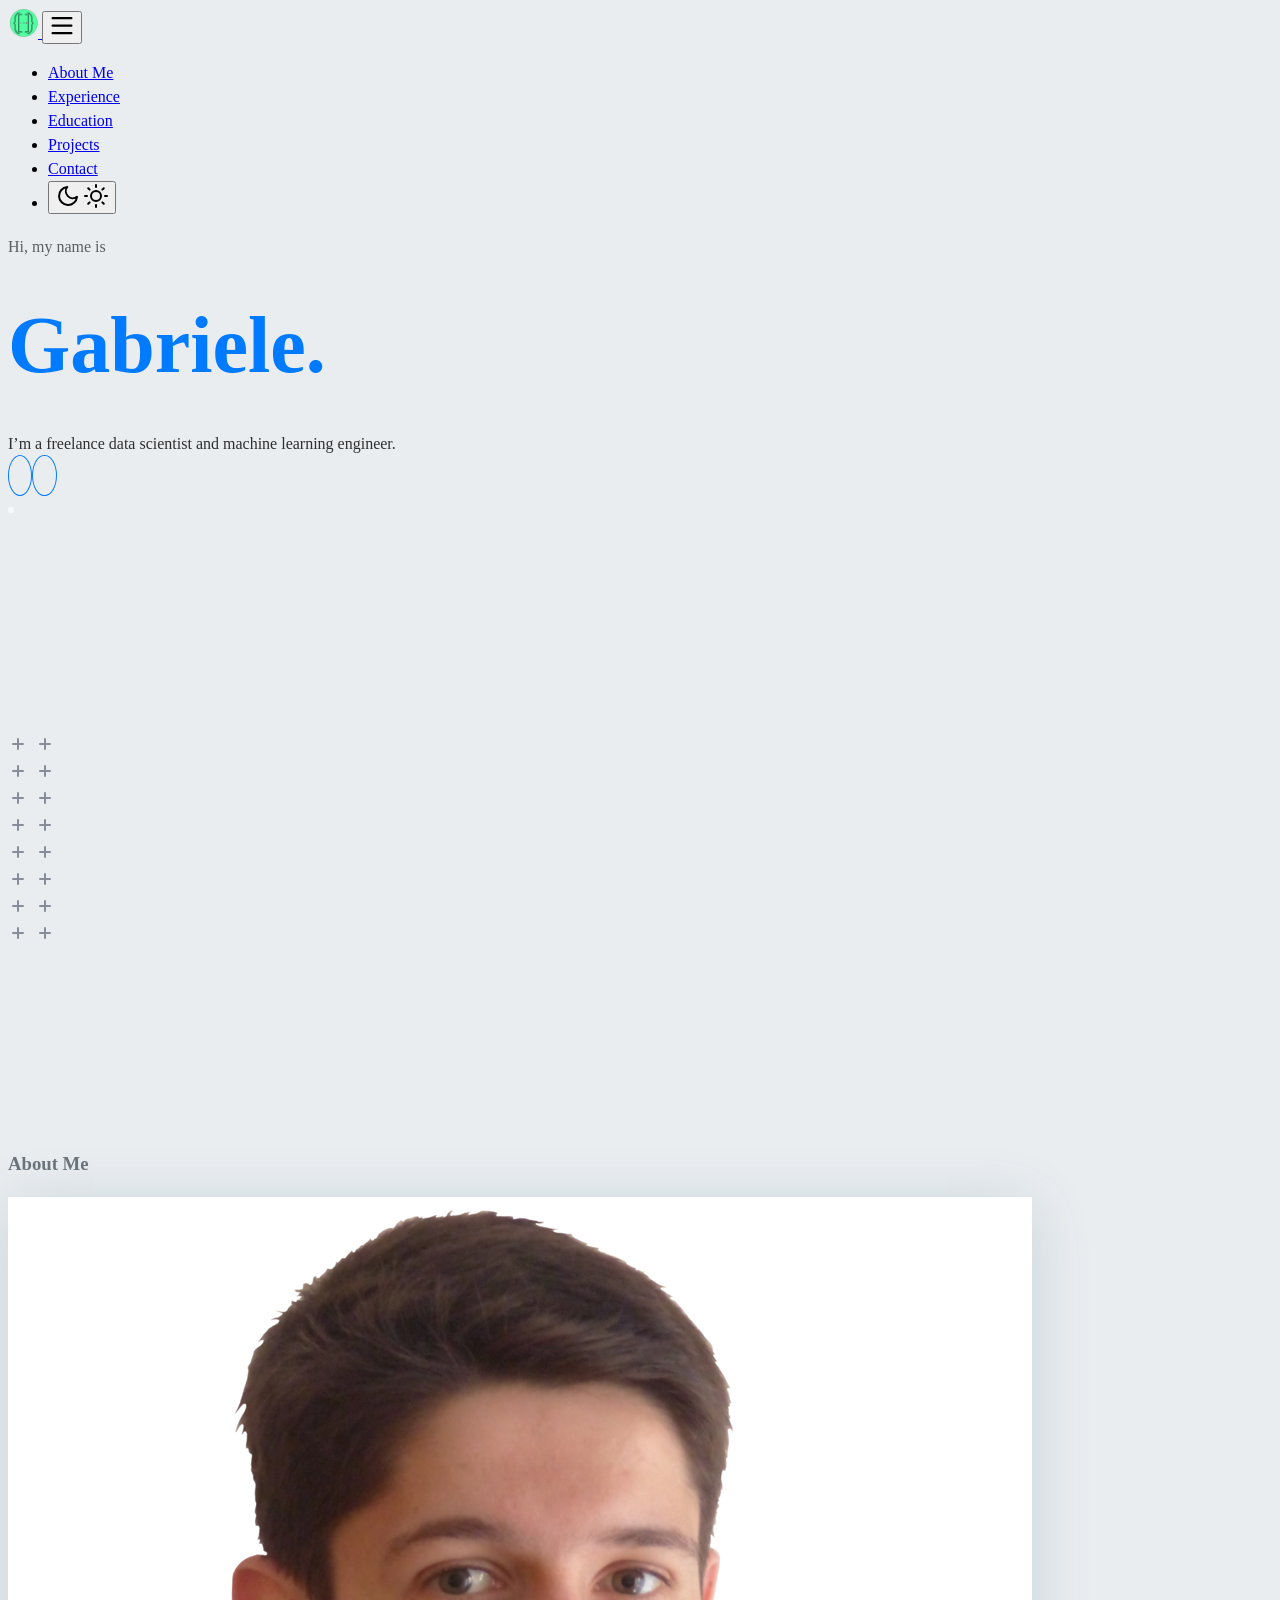
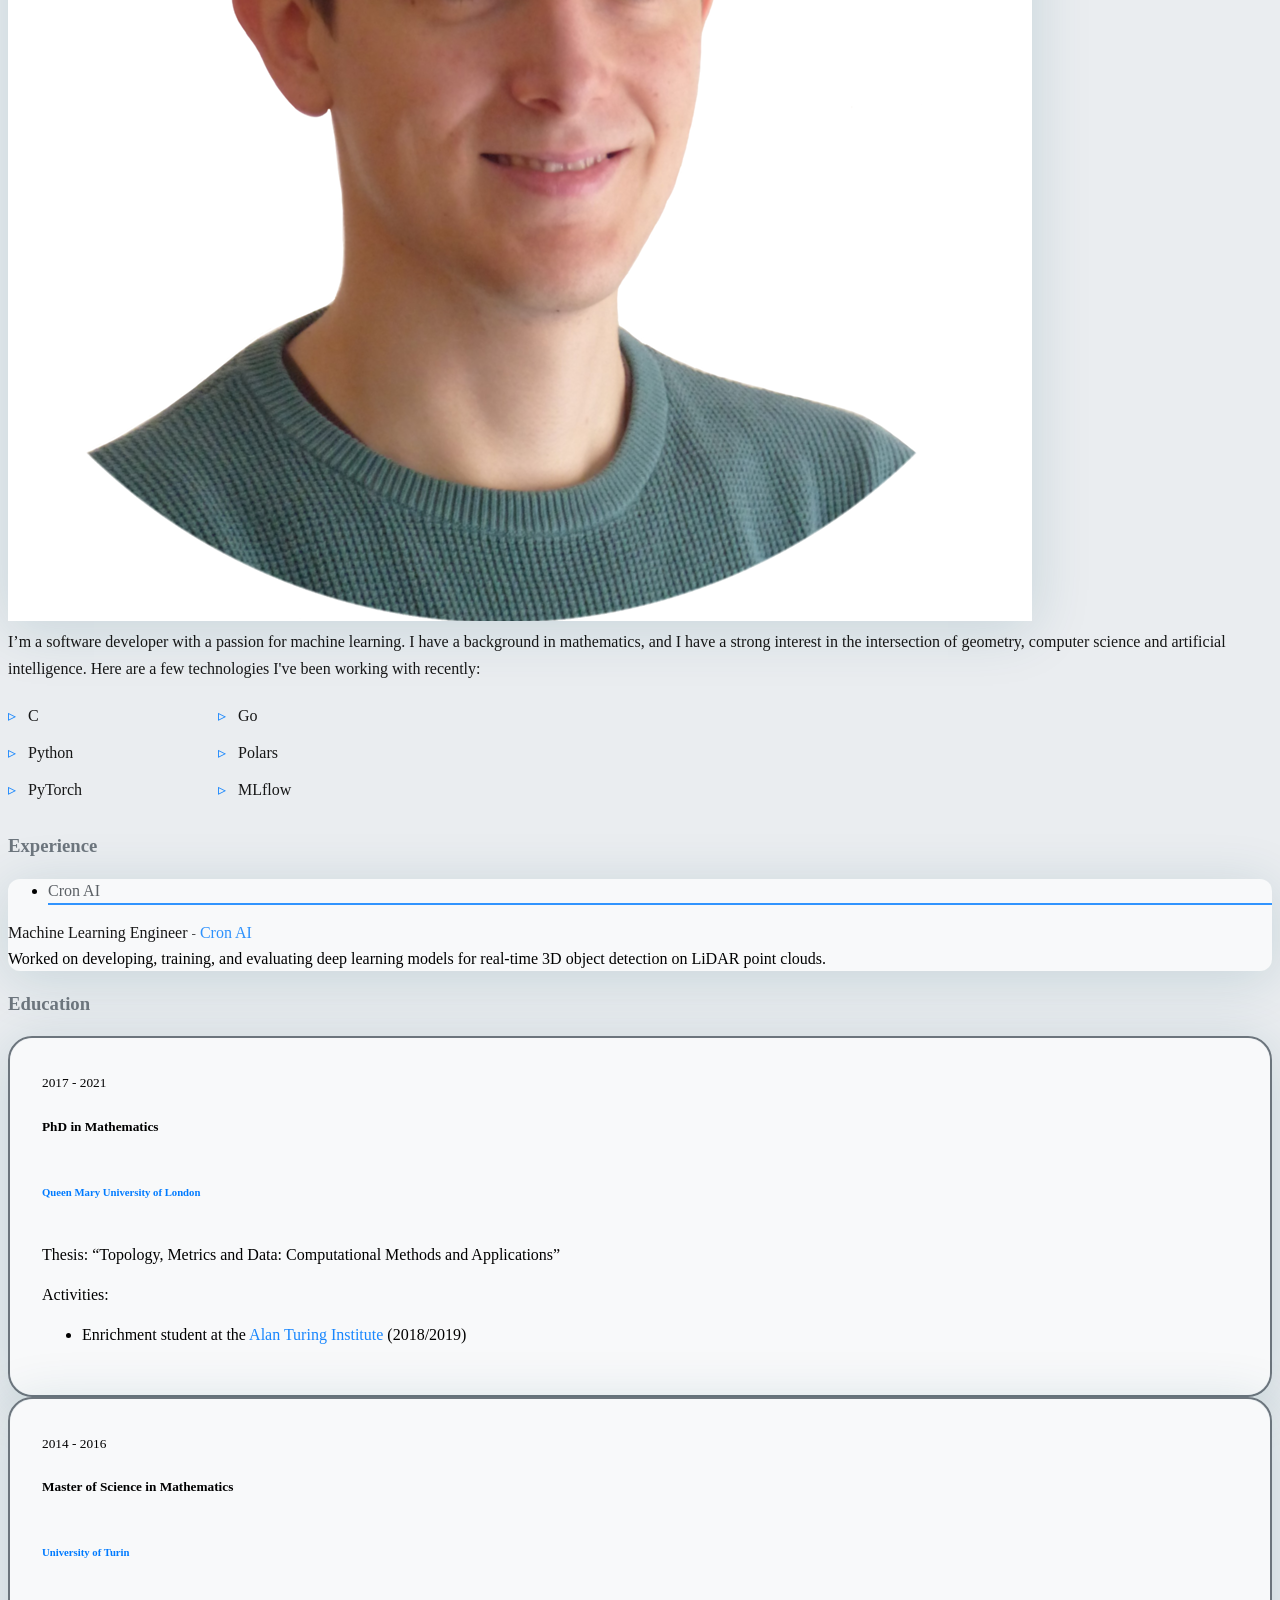
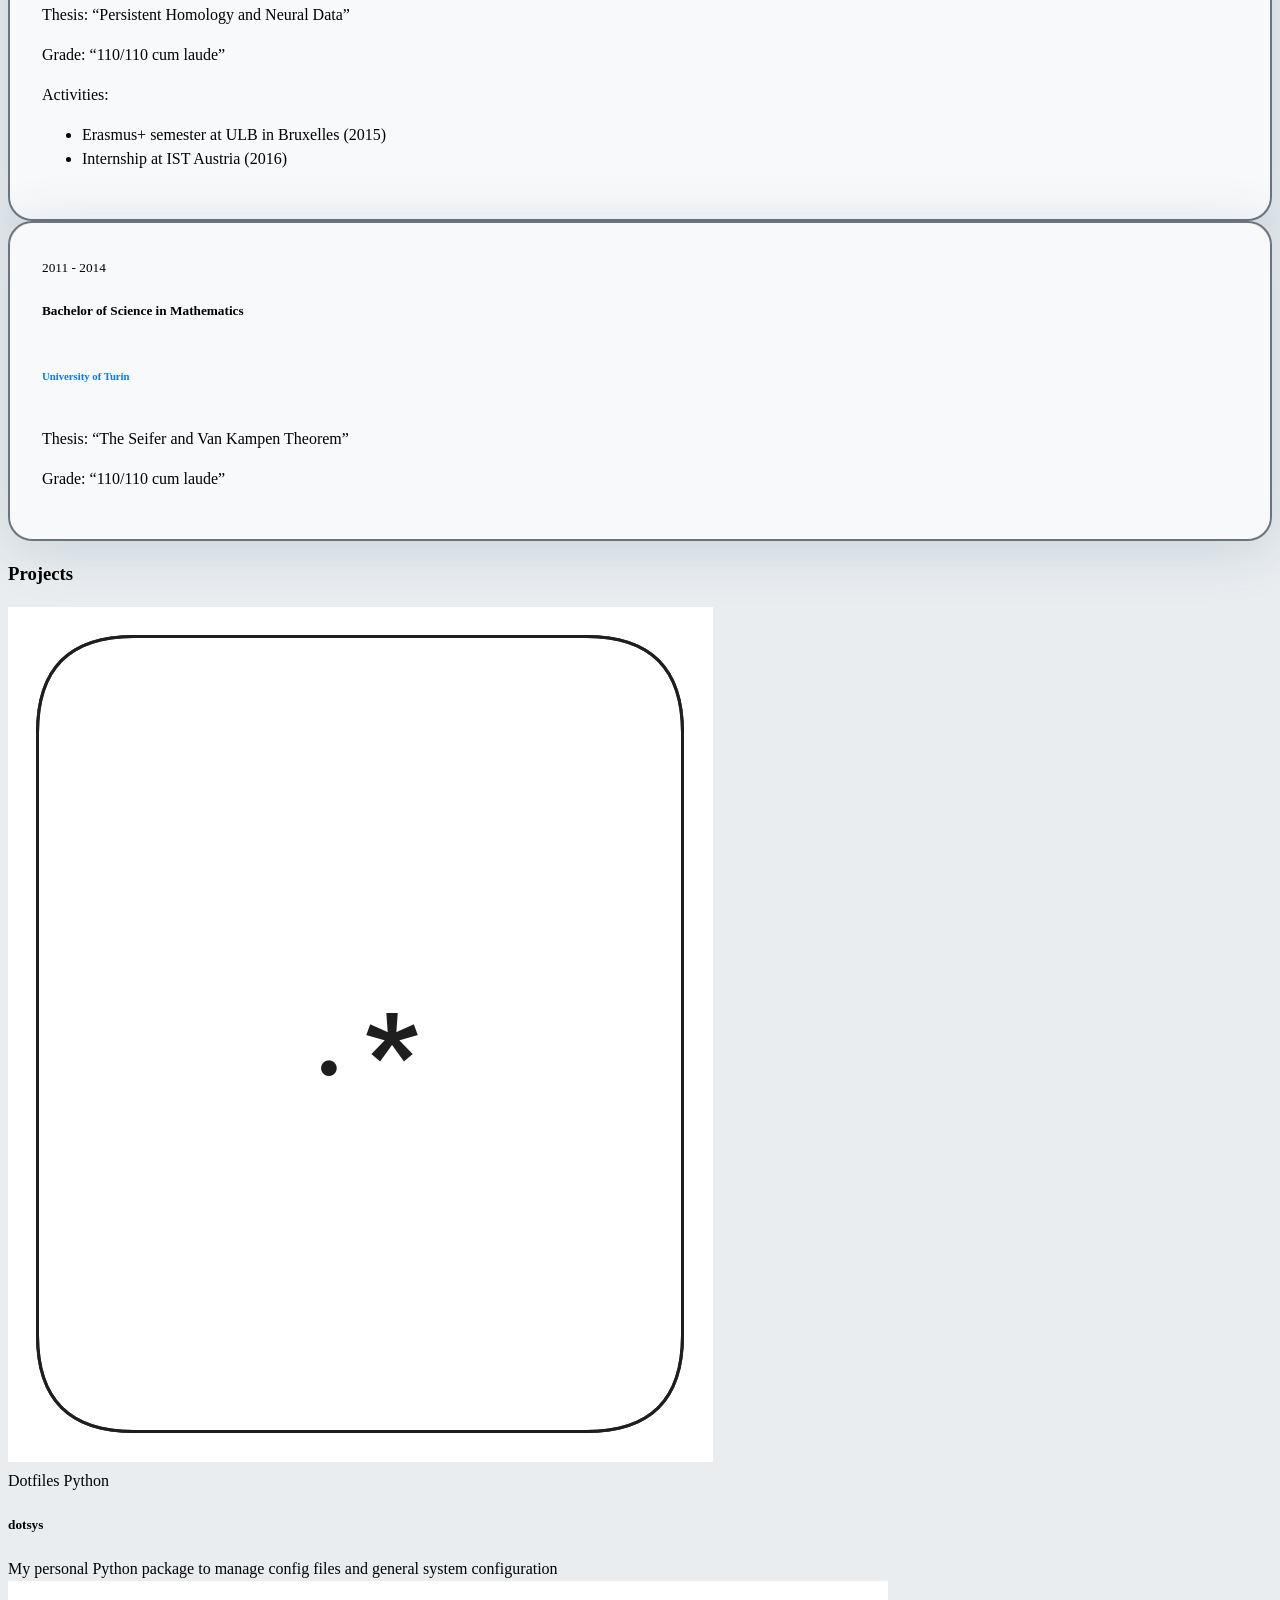
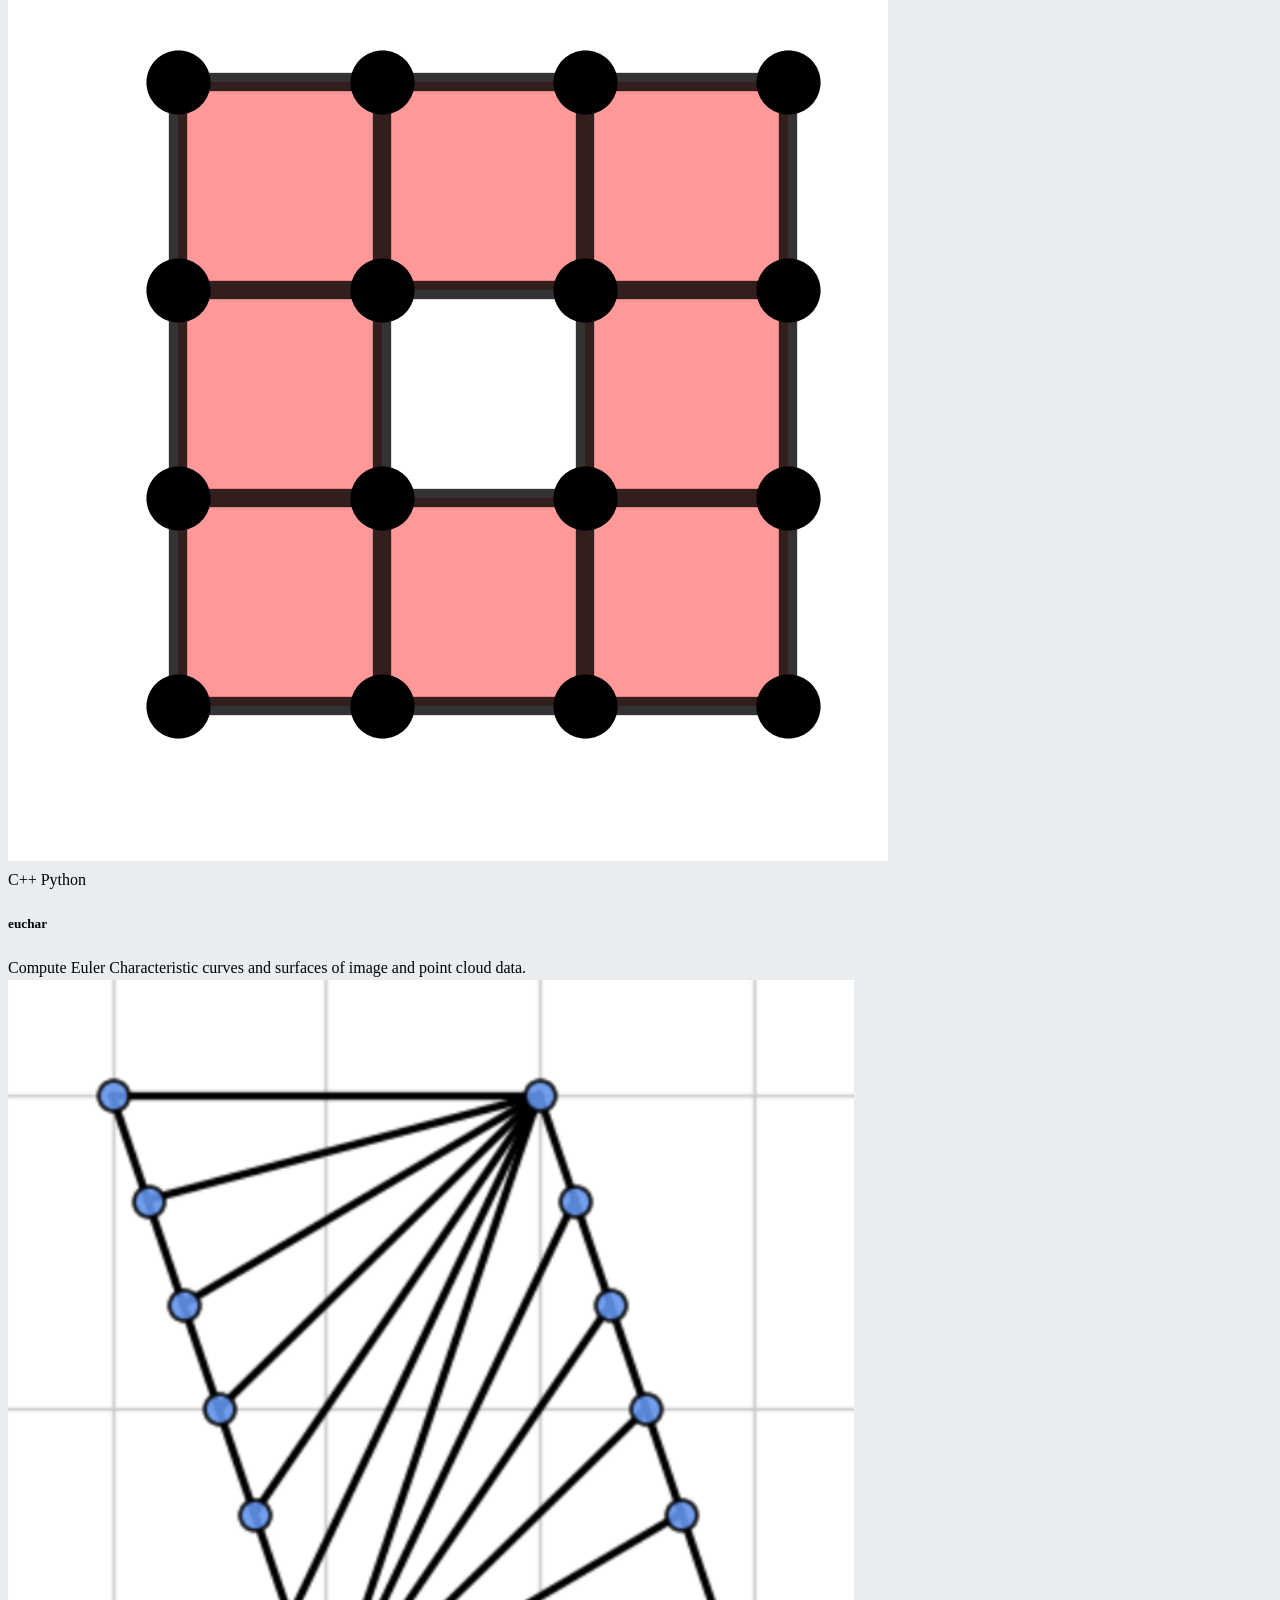
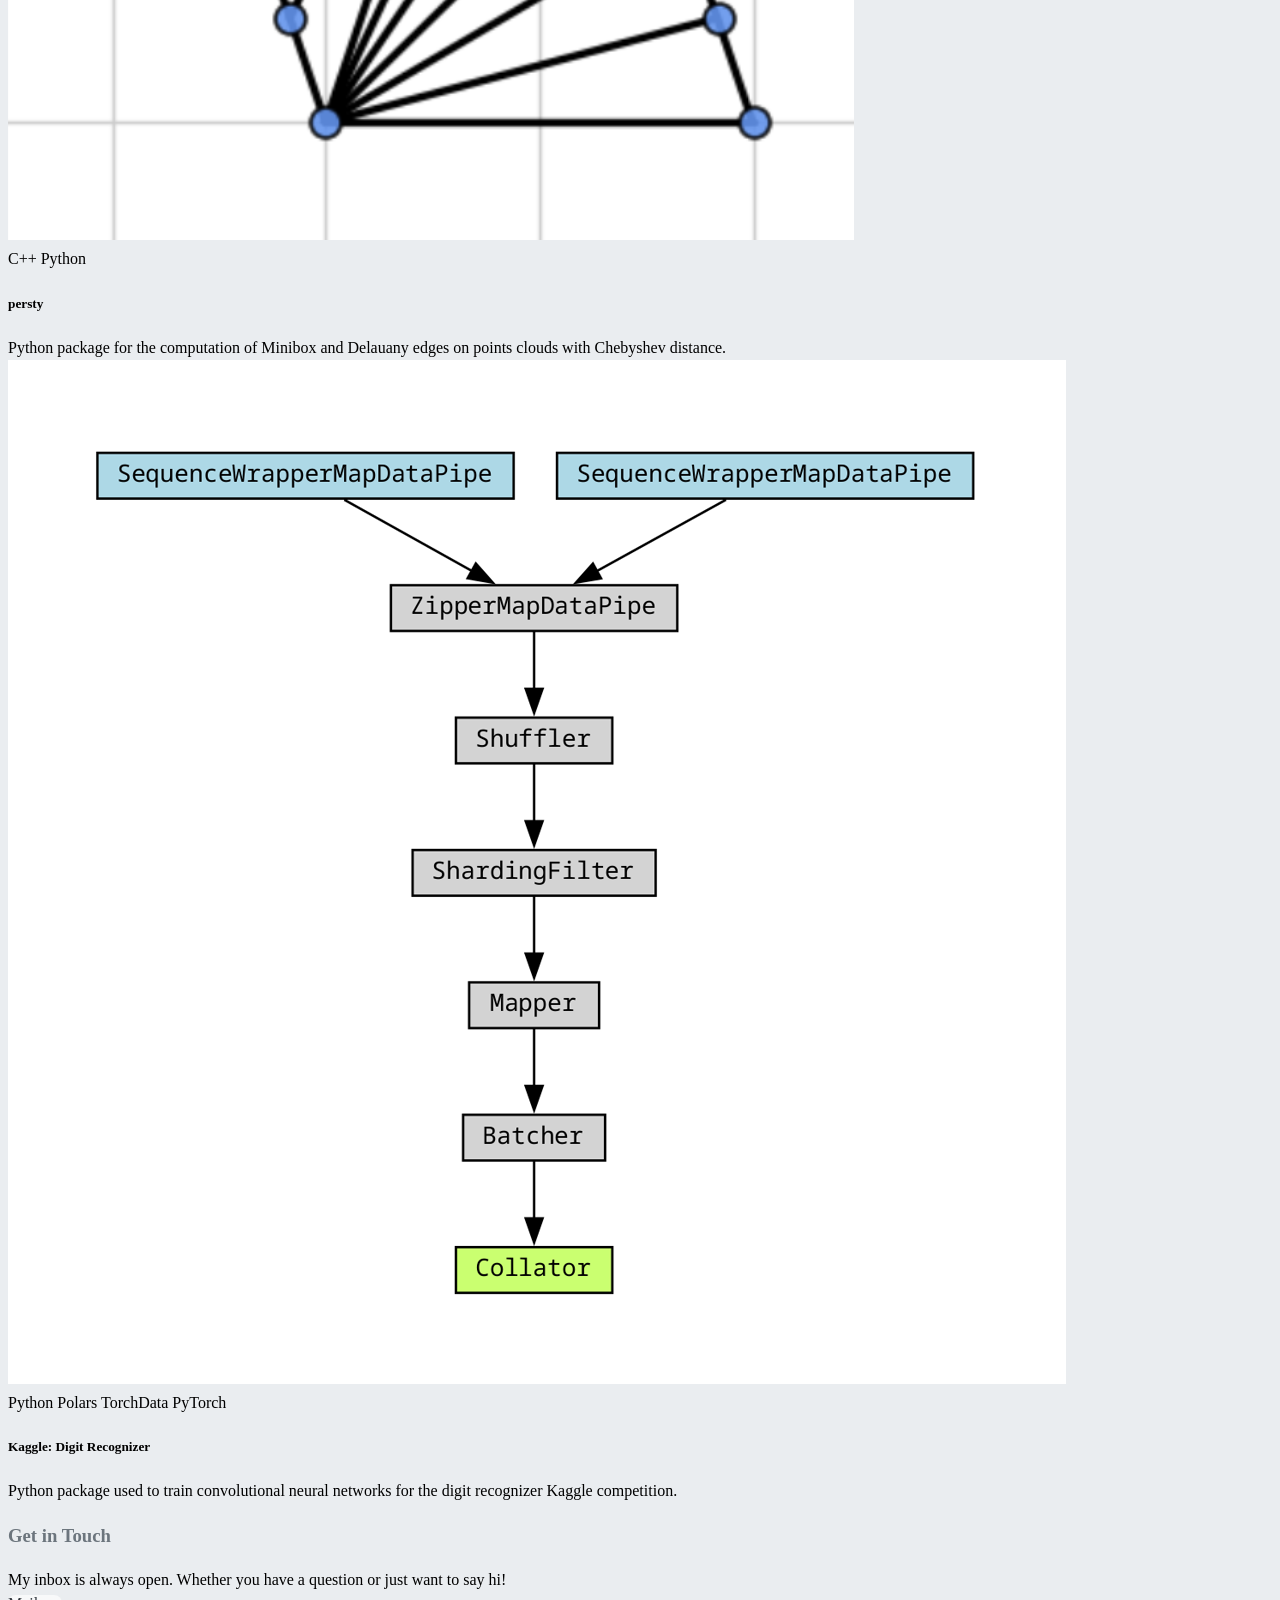
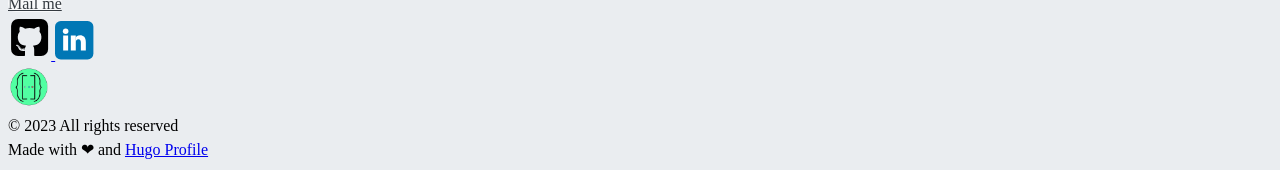
==== commit 8611d8b7: "Update index.html" ====
--- a/index.html
+++ b/index.html
@@ -575,7 +575,7 @@
             
             <div class="col-sm-12 col-md-12 col-lg-8 content">
                 I&rsquo;m a software developer with a passion for machine learning. I have a
-background in mathematics, and I have a strong interest at the
+background in mathematics, and I have a strong interest in the
 intersection of geometry, computer science and artificial intelligence.
 
                 
@@ -835,8 +835,8 @@
                         </div>
                         <h5 class="card-title bg-transparent mt-1">euchar</h5>
                         <div class="card-text bg-transparent secondary-font">
-                            Compute Euler Characteristic curves and surfaces of image and point data. 
-distance.
+                            Compute Euler Characteristic curves and surfaces of image and point
+cloud data.
                         </div>
                     </div>
                     
@@ -875,8 +875,8 @@
                         </div>
                         <h5 class="card-title bg-transparent mt-1">persty</h5>
                         <div class="card-text bg-transparent secondary-font">
-                            Python package for the computation of Minibox and Delauany edges in
-Chebyshev distance.
+                            Python package for the computation of Minibox and Delauany edges on
+points clouds with Chebyshev distance.
                         </div>
                     </div>
                     
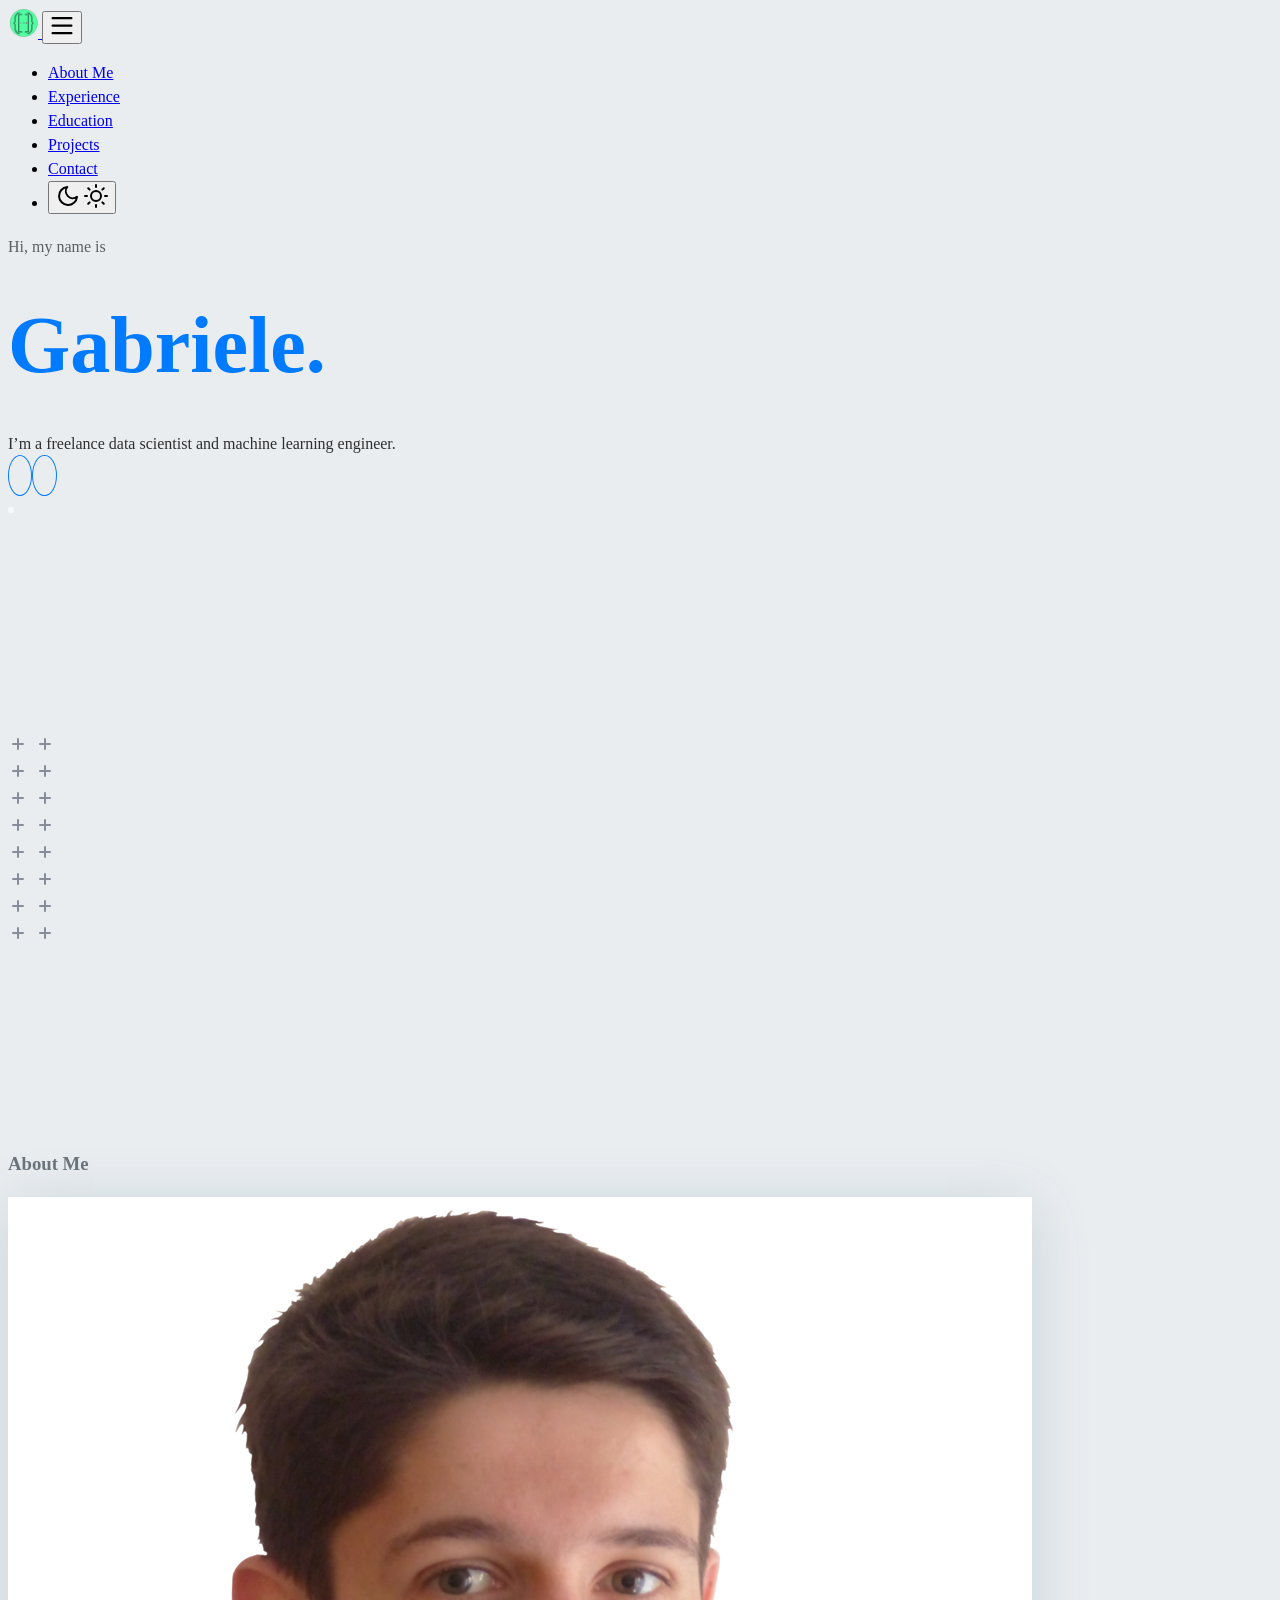
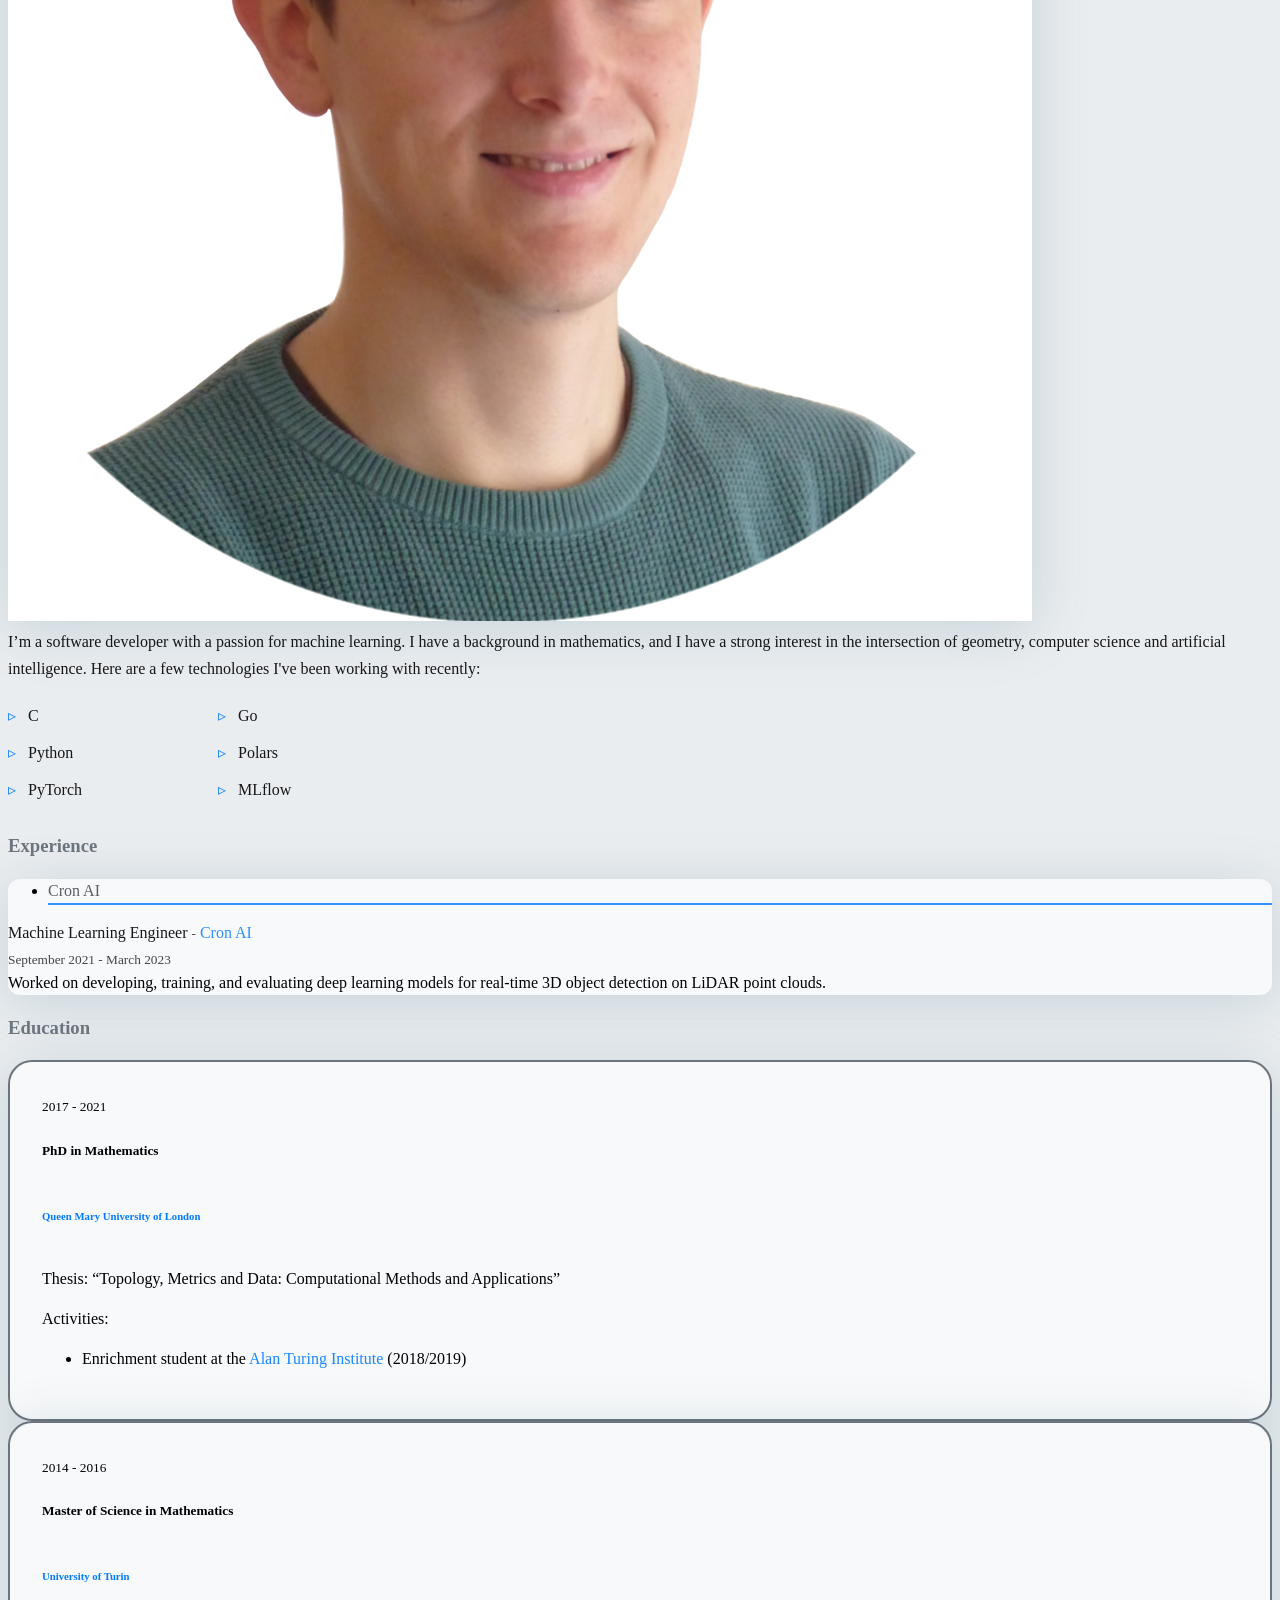
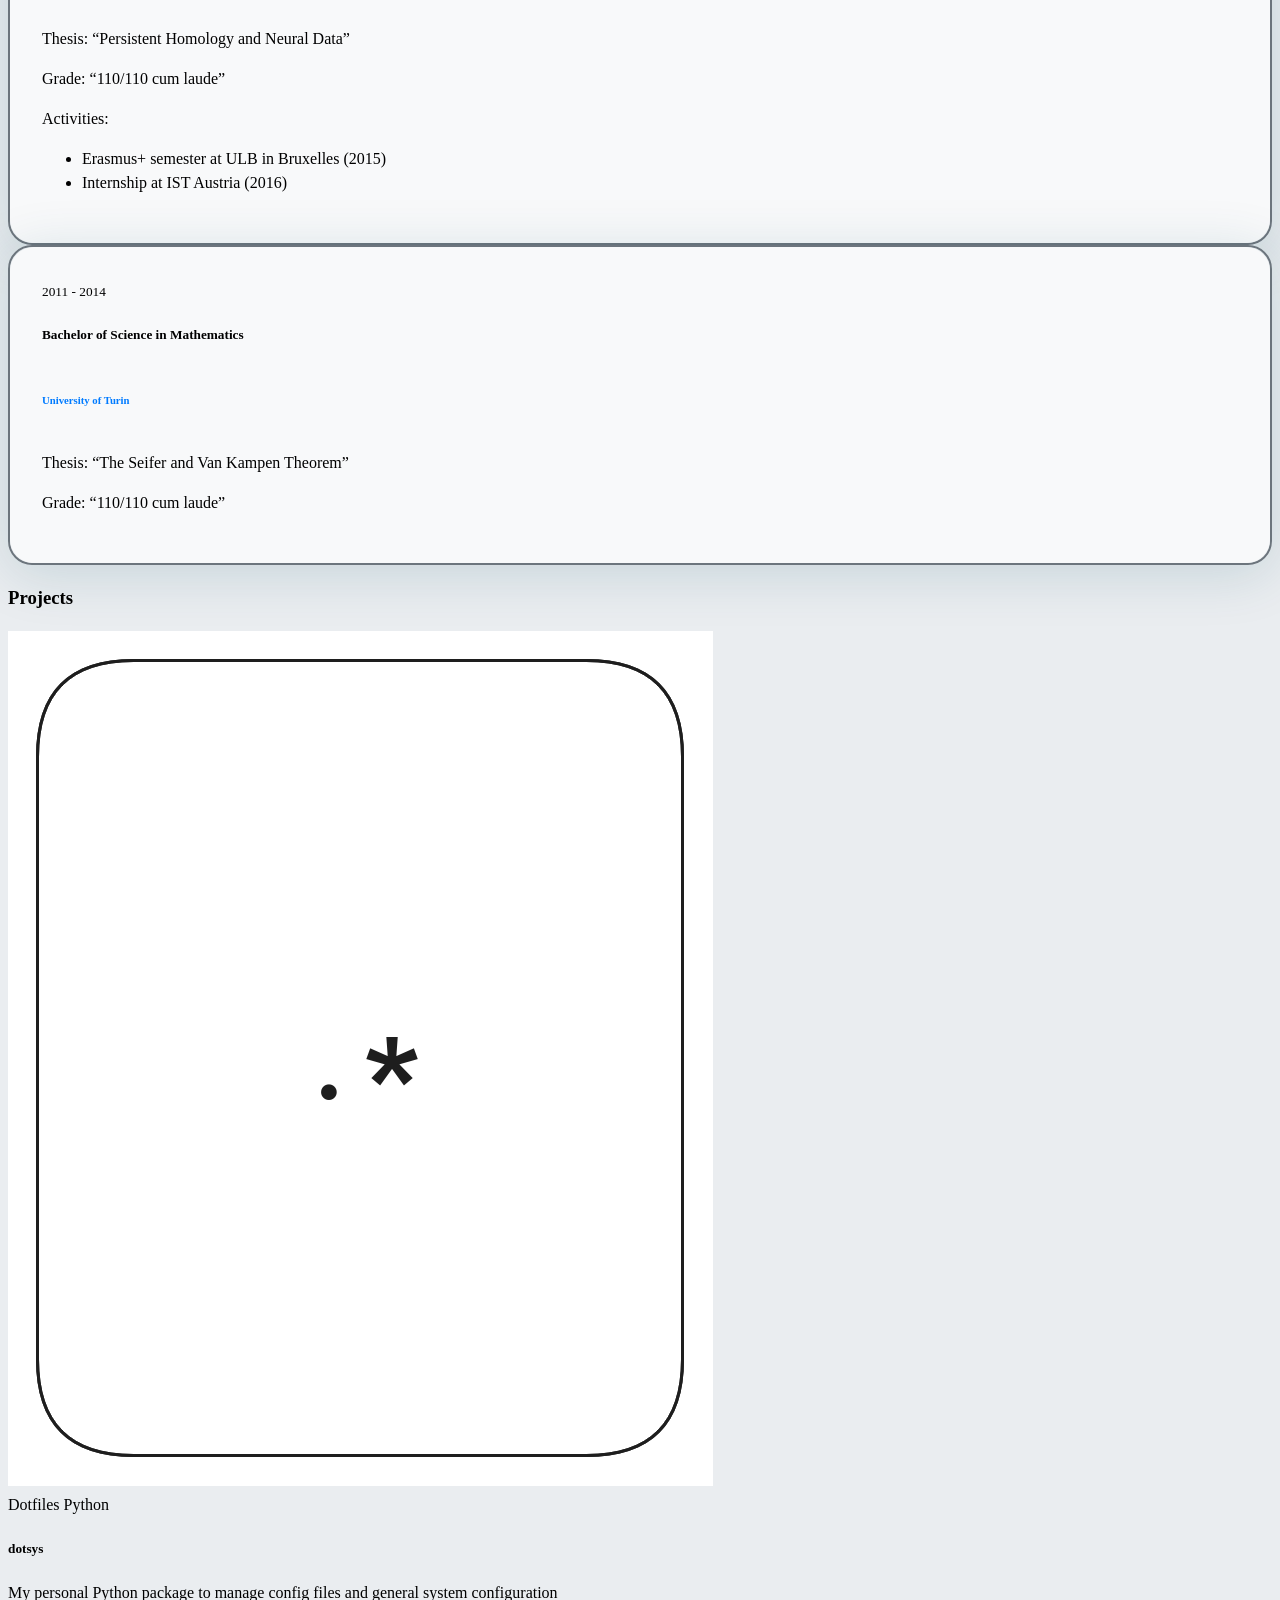
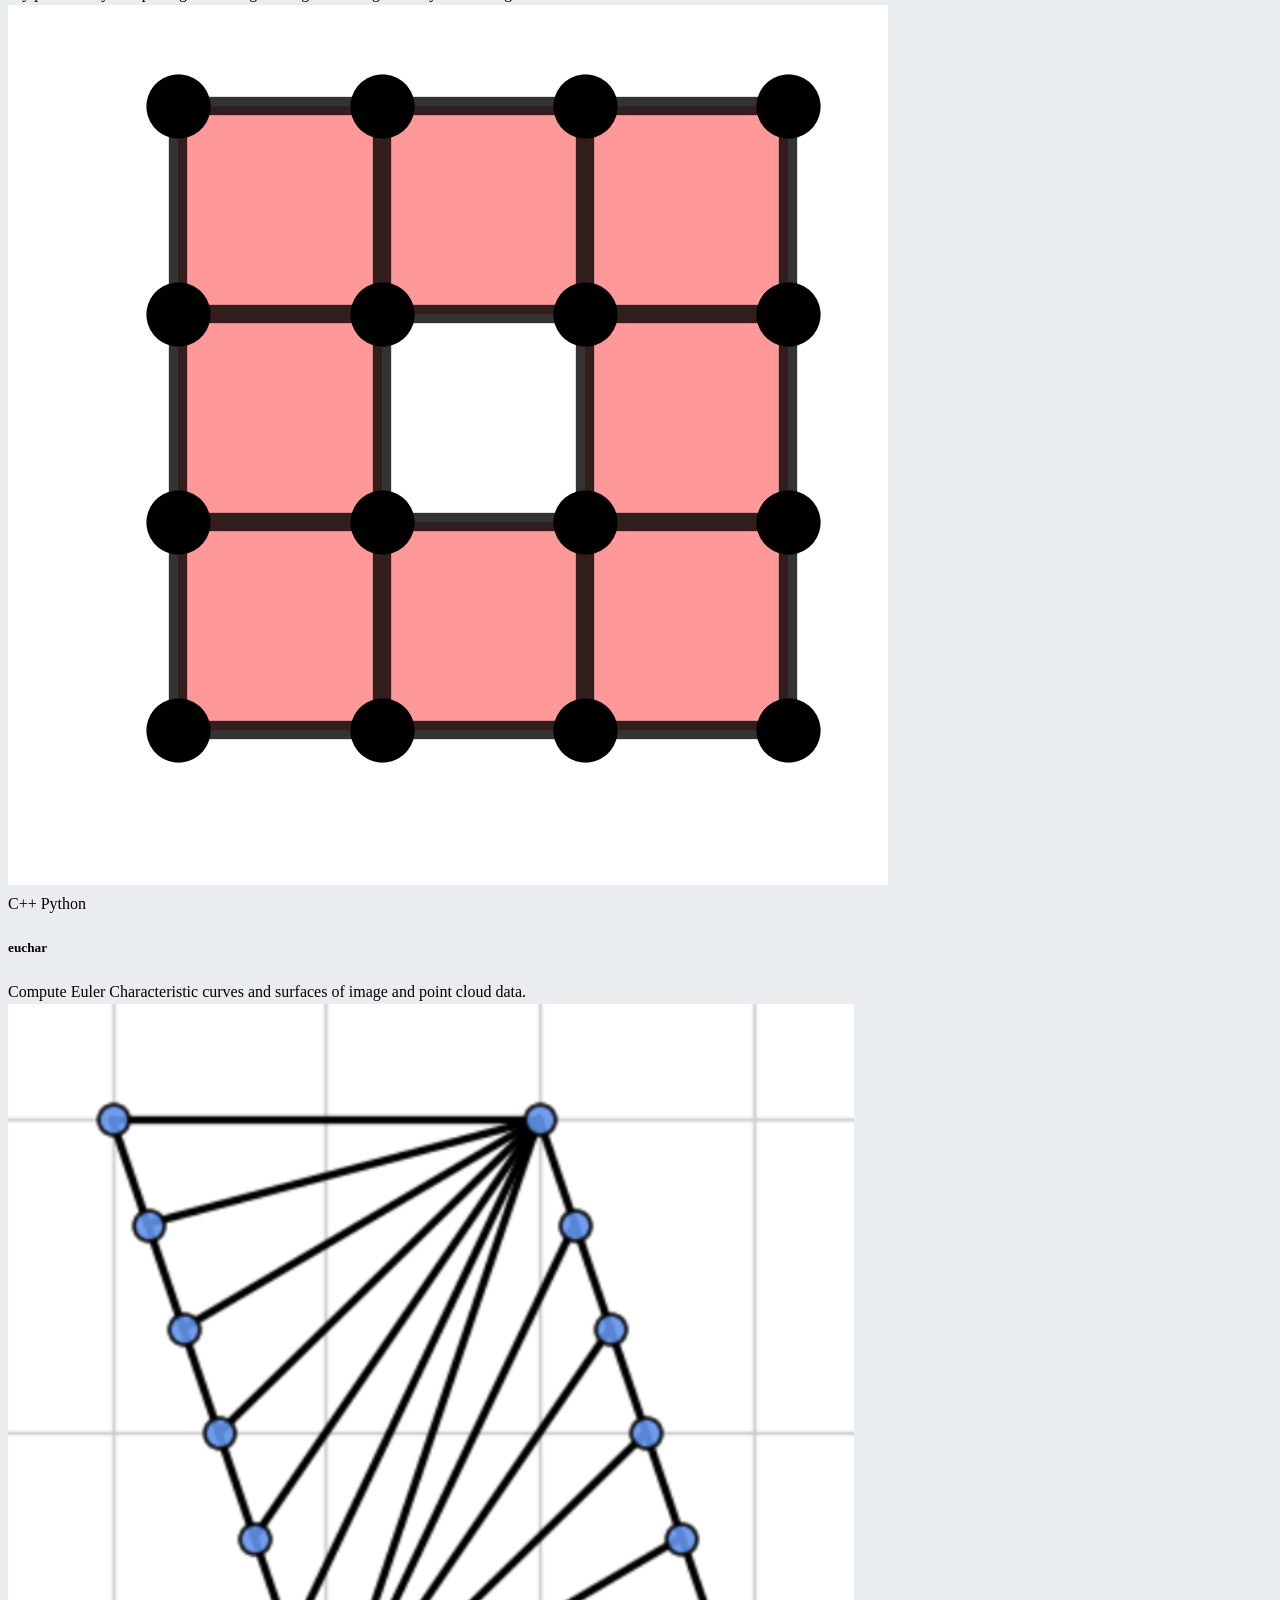
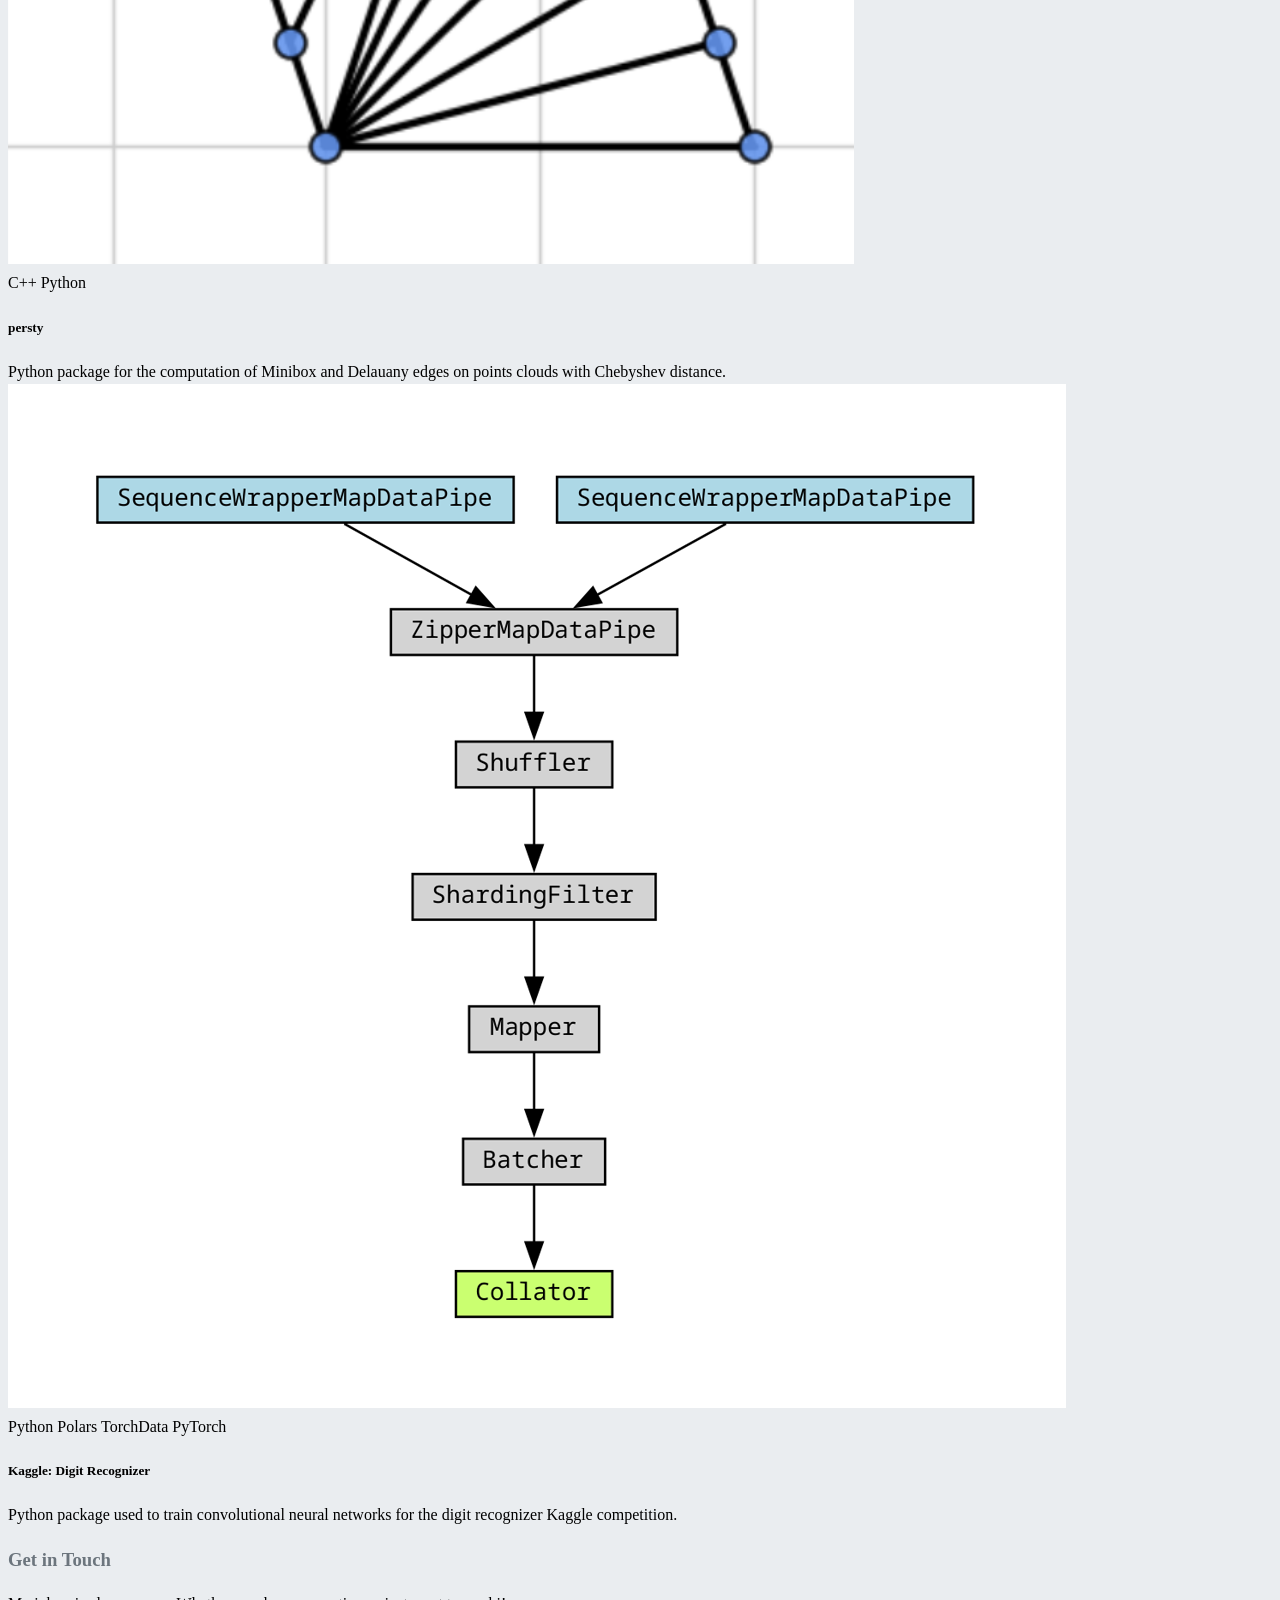
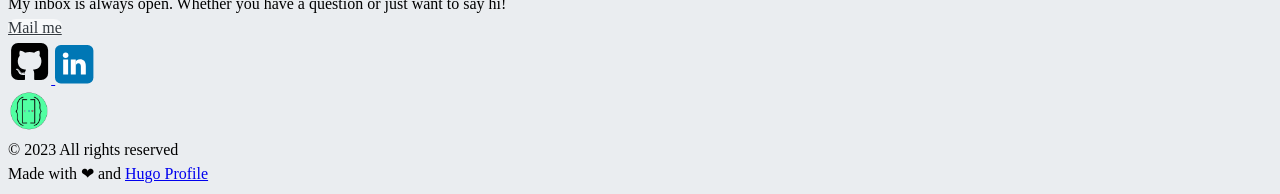
==== commit abee7de0: "Add Cron AI date info" ====
--- a/index.html
+++ b/index.html
@@ -616,9 +616,9 @@
                                 aria-selected="true" 
                                 role="tab" 
                                 data-bs-toggle="pill"
-                                id='Cron-AI--tab'
-                                data-bs-target='#pills-Cron-AI-'
-                                aria-controls='Cron-AI-' 
+                                id='Cron-AI-September-2021---March-2023-tab'
+                                data-bs-target='#pills-Cron-AI-September-2021---March-2023'
+                                aria-controls='Cron-AI-September-2021---March-2023' 
                             >
                                 Cron AI
                             </div>
@@ -632,15 +632,15 @@
                         <div 
                             class="tab-pane fade show active bg-transparent" 
                             role="tabpanel"
-                            id='pills-Cron-AI-'
-                            aria-labelledby='pills-Cron-AI--tab'
+                            id='pills-Cron-AI-September-2021---March-2023'
+                            aria-labelledby='pills-Cron-AI-September-2021---March-2023-tab'
                         >
                             <div>
                                 <span class="h4">Machine Learning Engineer</span>
                                 <small>-</small>
                                 <a href="" target="_blank">Cron AI</a>
                                 <div class="pb-1">
-                                    <small></small>
+                                    <small>September 2021 - March 2023</small>
                                     
                                 </div>
 
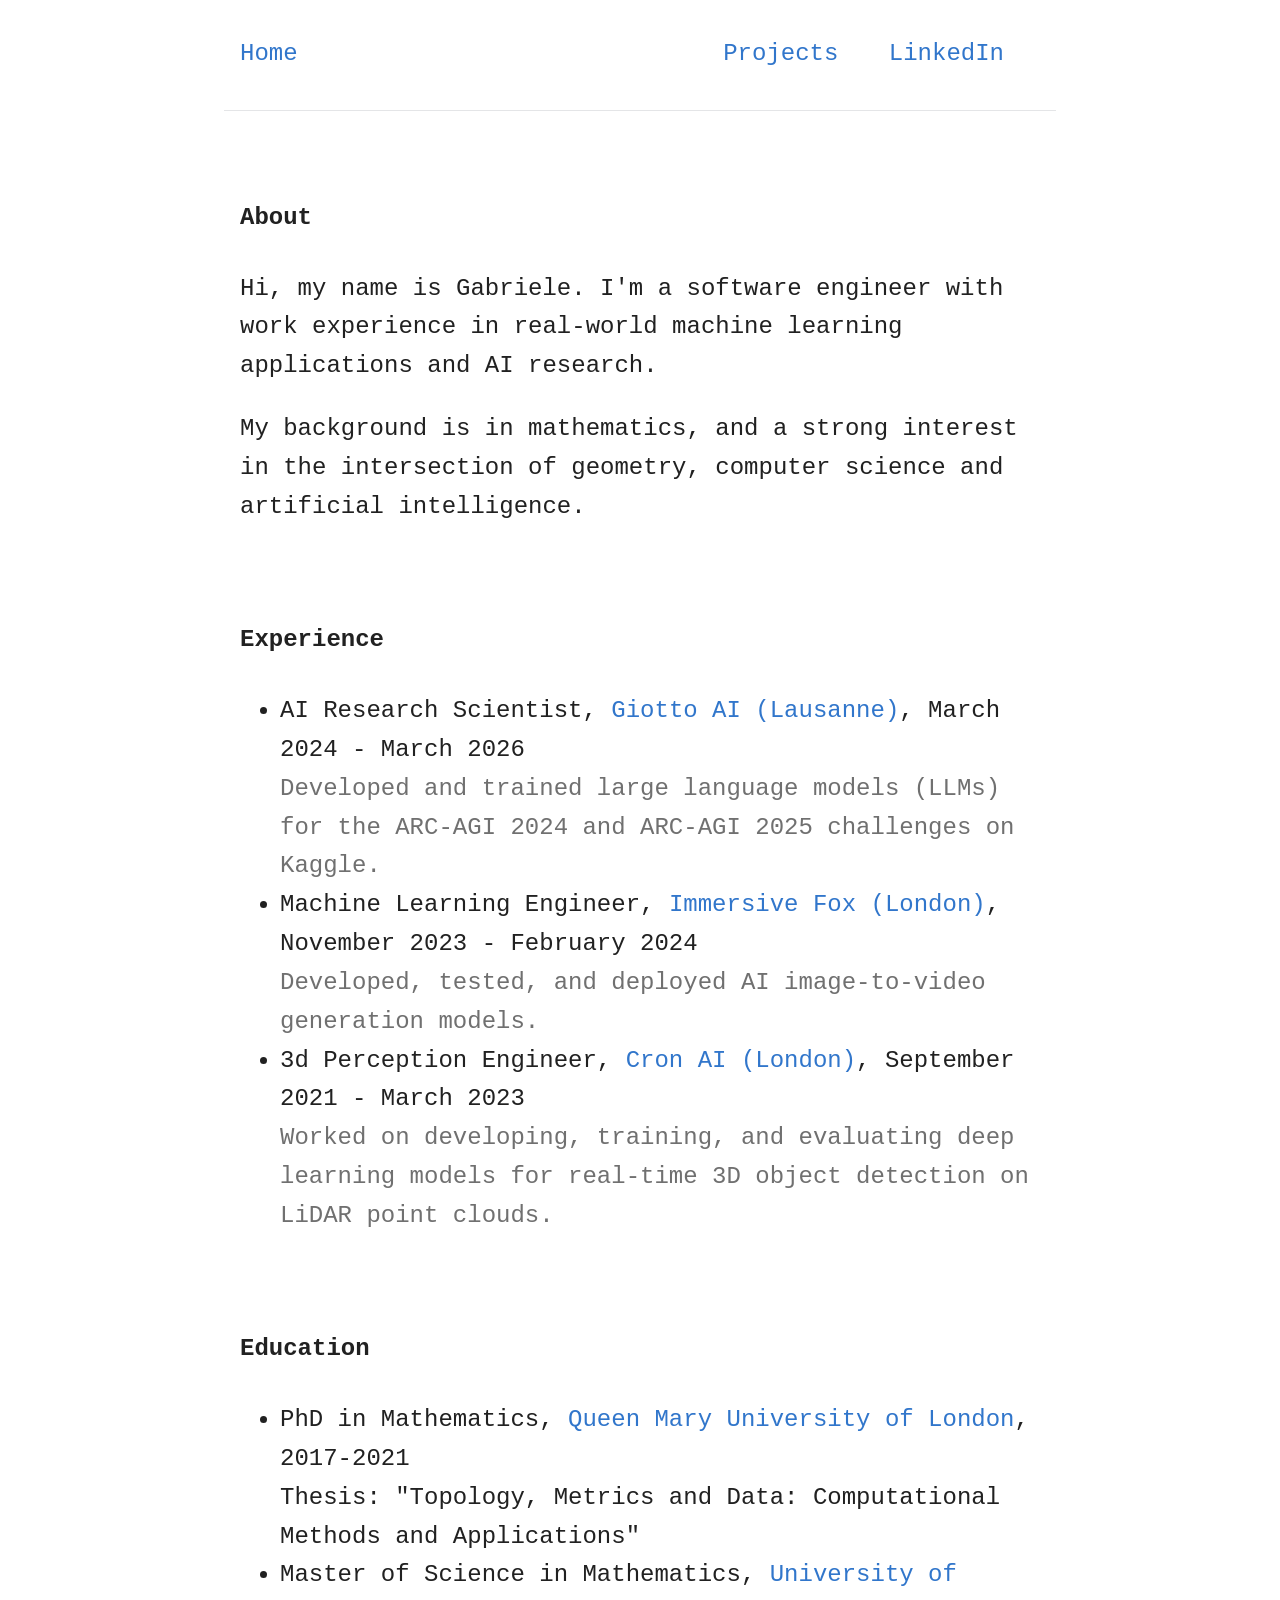
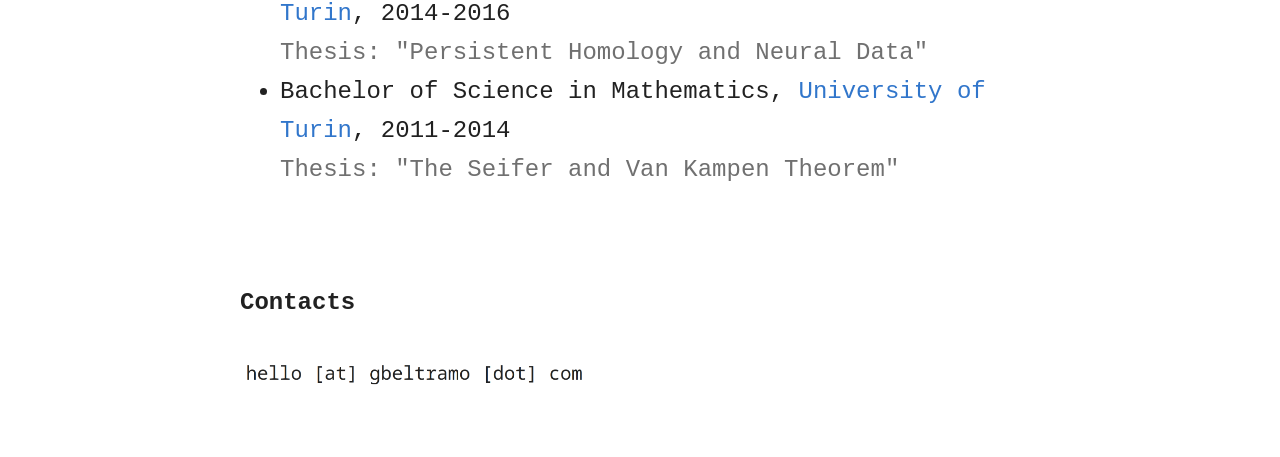
==== commit 2943fd3a: "Rewrite as 2 HTML pages v1" ====
--- a/index.html
+++ b/index.html
@@ -1,1094 +1,118 @@
 <!DOCTYPE html>
-<html>
+<html lang="en">
 
 <head>
-	<meta name="generator" content="Hugo 0.92.2" /><meta charset="UTF-8">
-<meta name="viewport" content="width=device-width, initial-scale=1.0">
-<meta http-equiv="X-UA-Compatible" content="ie=edge">
-<meta http-equiv="Accept-CH" content="DPR, Viewport-Width, Width">
-<link rel="icon" href=/codelogo-512.png type="image/gif">
-
-
-<link rel="preconnect" href="https://fonts.googleapis.com">
-<link rel="preconnect" href="https://fonts.gstatic.com" crossorigin>
-<link rel="preload"
-      as="style"
-      href="https://fonts.googleapis.com/css2?family=Alata&family=Lora:ital,wght@0,400;0,500;0,600;0,700;1,400;1,500;1,600;1,700&family=Roboto:ital,wght@0,100;0,300;0,400;0,500;0,700;0,900;1,100;1,300;1,400;1,500;1,700;1,900&display=swap"
->
-<link rel="stylesheet"
-      href="https://fonts.googleapis.com/css2?family=Alata&family=Lora:ital,wght@0,400;0,500;0,600;0,700;1,400;1,500;1,600;1,700&family=Roboto:ital,wght@0,100;0,300;0,400;0,500;0,700;0,900;1,100;1,300;1,400;1,500;1,700;1,900&display=swap"
-      media="print" onload="this.media='all'" />
-<noscript>
-  <link
-          href="https://fonts.googleapis.com/css2?family=Alata&family=Lora:ital,wght@0,400;0,500;0,600;0,700;1,400;1,500;1,600;1,700&family=Roboto:ital,wght@0,100;0,300;0,400;0,500;0,700;0,900;1,100;1,300;1,400;1,500;1,700;1,900&display=swap"
-          rel="stylesheet">
-</noscript>
-
-
-<link rel="stylesheet" href="/css/font.css" media="all">
-
-
-
-<meta property="og:title" content="Gabriele Beltramo" />
-<meta property="og:description" content="Gabriele Beltramo Personal Page" />
-<meta property="og:type" content="website" />
-<meta property="og:url" content="/" />
-
-
-<meta name="twitter:card" content="summary"/>
-<meta name="twitter:title" content="Gabriele Beltramo"/>
-<meta name="twitter:description" content="Gabriele Beltramo Personal Page"/>
-
-
-<link rel="stylesheet" href="/bootstrap-5/css/bootstrap.min.css" media="all"><link rel="stylesheet" href="/css/header.css" media="all">
-<link rel="stylesheet" href="/css/footer.css" media="all">
-
-
-<link rel="stylesheet" href="/css/theme.css" media="all">
-
-
-
-
-<style>
-    :root {
-        --text-color: #343a40;
-        --text-secondary-color: #6c757d;
-        --background-color: #eaedf0;
-        --secondary-background-color: #64ffda1a;
-        --primary-color: #007bff;
-        --secondary-color: #f8f9fa;
-
-         
-        --text-color-dark: #e4e6eb;
-        --text-secondary-color-dark: #b0b3b8;
-        --background-color-dark: #18191a;
-        --secondary-background-color-dark: #212529;
-        --primary-color-dark: #ffffff;
-        --secondary-color-dark: #212529;
-    }
-    body {
-        font-size: 1rem;
-        font-weight: 400;
-        line-height: 1.5;
-        text-align: left;
-    }
-
-    html {
-        background-color: var(--background-color) !important;
-    }
-
-    body::-webkit-scrollbar {
-        width: .5em;
-        height: .5em;
-        background-color: var(--background-color);
-    }
-    
-    ::-webkit-scrollbar-track {
-        box-shadow: inset 0 0 6px var(--background-color);
-        border-radius: 1rem;
-    }
-    
-    ::-webkit-scrollbar-thumb {
-        border-radius: 1rem;
-        background-color: var(--secondary-color);
-        outline: 1px solid var(--background-color);
-    }
-
-    #search-content::-webkit-scrollbar {
-        width: .5em;
-        height: .1em;
-        background-color: var(--background-color);
-    }
-</style>
-
-<meta name="description" content=Gabriele&#32;Beltramo&#32;Personal&#32;Page>
-<link rel="stylesheet" href="/css/index.css" media="all">
-<link rel="stylesheet" href="/css/projects.css" media="all">
-
-
-<script defer src="/fontawesome-5/all-5.15.4.js"></script>
-
-  <title>
-Gabriele Beltramo
-
-  </title>
+  <title>gbeltramo</title>
+  <meta charset="utf-8" />
+  <link rel="stylesheet" href="./style.css" />
 </head>
 
-<body class="light">
-  
-  
-<script>
-    let localStorageValue = localStorage.getItem("pref-theme");
-    let mediaQuery = window.matchMedia('(prefers-color-scheme: dark)').matches;
-
-    switch (localStorageValue) {
-        case "dark":
-            document.body.classList.add('dark');
-            break;
-        case "light":
-            document.body.classList.remove('dark');
-            break;
-        default:
-            if (mediaQuery) {
-                document.body.classList.add('dark');
-            }
-            break;
-    }
-</script>
-
-
-
-<header>
-    <nav class="pt-3 navbar navbar-expand-lg animate">
-        <div class="container-fluid mx-xs-2 mx-sm-5 mx-md-5 mx-lg-5">
-            
-            <a class="navbar-brand primary-font text-wrap" href="/">
-                
-                <img src="/codelogo-512.png" width="30" height="30"
-                    class="d-inline-block align-top">
-                
-                
-            </a>
-
-            
-
-            
-            <button class="navbar-toggler" type="button" data-bs-toggle="collapse" data-bs-target="#navbarContent"
-                aria-controls="navbarContent" aria-expanded="false" aria-label="Toggle navigation">
-                <svg aria-hidden="true" height="24" viewBox="0 0 16 16" version="1.1" width="24" data-view-component="true">
-                    <path fill-rule="evenodd" d="M1 2.75A.75.75 0 011.75 2h12.5a.75.75 0 110 1.5H1.75A.75.75 0 011 2.75zm0 5A.75.75 0 011.75 7h12.5a.75.75 0 110 1.5H1.75A.75.75 0 011 7.75zM1.75 12a.75.75 0 100 1.5h12.5a.75.75 0 100-1.5H1.75z"></path>
-                </svg>
-            </button>
-
-            
-            <div class="collapse navbar-collapse text-wrap primary-font" id="navbarContent">
-                <ul class="navbar-nav mx-auto text-center">
-                    
-
-                    
-                    <li class="nav-item navbar-text">
-                        <a class="nav-link" href="/#about" aria-label="about">
-                            About Me
-                        </a>
-                    </li>
-                    
-
-                    
-                    <li class="nav-item navbar-text">
-                        <a class="nav-link" href="/#experience"
-                            aria-label="experience">
-                            Experience
-                        </a>
-                    </li>
-                    
-
-                    
-                    <li class="nav-item navbar-text">
-                        <a class="nav-link" href="/#education"
-                            aria-label="education">
-                            Education
-                        </a>
-                    </li>
-                    
-
-                    
-                    <li class="nav-item navbar-text">
-                        <a class="nav-link" href="/#projects"
-                            aria-label="projects">
-                            Projects
-                        </a>
-                    </li>
-                    
-
-                    
-
-                    
-                    <li class="nav-item navbar-text">
-                        <a class="nav-link" href="/#contact"
-                            aria-label="contact">
-                            Contact
-                        </a>
-                    </li>
-                    
-
-                    
-                    
-
-                    
-                    <li class="nav-item navbar-text">
-                        
-                        <div class="text-center">
-                            <button id="theme-toggle">
-                                <svg id="moon" xmlns="http://www.w3.org/2000/svg" width="24" height="24" viewBox="0 0 24 24" fill="none" stroke="currentColor" stroke-width="2" stroke-linecap="round" stroke-linejoin="round">
-                                    <path d="M21 12.79A9 9 0 1 1 11.21 3 7 7 0 0 0 21 12.79z"></path>
-                                </svg>
-                                <svg id="sun" xmlns="http://www.w3.org/2000/svg" width="24" height="24" viewBox="0 0 24 24" fill="none" stroke="currentColor" stroke-width="2" stroke-linecap="round" stroke-linejoin="round">
-                                    <circle cx="12" cy="12" r="5"></circle>
-                                    <line x1="12" y1="1" x2="12" y2="3"></line>
-                                    <line x1="12" y1="21" x2="12" y2="23"></line>
-                                    <line x1="4.22" y1="4.22" x2="5.64" y2="5.64"></line>
-                                    <line x1="18.36" y1="18.36" x2="19.78" y2="19.78"></line>
-                                    <line x1="1" y1="12" x2="3" y2="12"></line>
-                                    <line x1="21" y1="12" x2="23" y2="12"></line>
-                                    <line x1="4.22" y1="19.78" x2="5.64" y2="18.36"></line>
-                                    <line x1="18.36" y1="5.64" x2="19.78" y2="4.22"></line>
-                                </svg>
-                            </button>
-                        </div>
-                    </li>
-                    
-
-                </ul>
-
-            </div>
-        </div>
-    </nav>
-</header>
-<div id="content">
-<section id="hero" class="py-5 align-middle">
-    <div class="container px-3 px-sm-5 px-md-5 px-lg-5 pt-lg-3">
-        <div class="row">
-            <div class="col-sm-12 col-md-12 col-lg-8 content animate" id="primary-font">
-                <span class="subtitle">
-                    Hi, my name is
-                </span>
-                <h2>
-                    Gabriele.
-                </h2>
-                <h3>
-                    
-                </h3>
-                <p class="hero-content">
-                    I&rsquo;m a freelance data scientist and machine learning engineer.
-                </p>
-                <div class="row">
-                    <div class="col-auto h-100">
-                        
-                    </div>
-                    <div class="col-auto px-0 h-100"><span>
-    
-    <span class="px-1">
-        <a href="https://github.com/gbeltramo/" target="_blank" class="btn social-icon">
-            <i class="fab fa-github"></i>
-        </a>
-    </span>
-    
-    <span class="px-1">
-        <a href="https://www.linkedin.com/in/gabrielebeltramo/" target="_blank" class="btn social-icon">
-            <i class="fab fa-linkedin"></i>
-        </a>
-    </span>
-    
-
-    
-</span></div>
-                </div>
-            </div>
-            <div class="col-sm-12 col-md-12 col-lg-4">
-                <div class="row justify-content-center">
-                    <div class="col-sm-12 col-md-9 pt-5 image animate px-5 px-md-5 px-lg-0 text-center">
-                        <img src=""
-                            class="img-thumbnail mx-auto"
-                            alt=""
-                        >
-                    </div>
-                </div>
-            </div>
-        </div>
-    </div>
-    
-    <div class="hero-bottom-svg d-md-block d-lg-block d-none">
-        <svg xmlns="http://www.w3.org/2000/svg" width="201" height="201" viewBox="0 0 201 201">
-            <g id="Group_1168" data-name="Group 1168" transform="translate(-384 -1392)">
-                <rect id="Rectangle_2206" data-name="Rectangle 2206" width="12" height="2" rx="1"
-                    transform="translate(391 1392) rotate(90)" fill="#282f49" />
-                <rect id="Rectangle_2271" data-name="Rectangle 2271" width="12" height="2" rx="1"
-                    transform="translate(391 1500) rotate(90)" fill="#282f49" />
-                <rect id="Rectangle_2238" data-name="Rectangle 2238" width="12" height="2" rx="1"
-                    transform="translate(391 1446) rotate(90)" fill="#282f49" />
-                <rect id="Rectangle_2278" data-name="Rectangle 2278" width="12" height="2" rx="1"
-                    transform="translate(391 1554) rotate(90)" fill="#282f49" />
-                <rect id="Rectangle_2222" data-name="Rectangle 2222" width="12" height="2" rx="1"
-                    transform="translate(391 1419) rotate(90)" fill="#282f49" />
-                <rect id="Rectangle_2272" data-name="Rectangle 2272" width="12" height="2" rx="1"
-                    transform="translate(391 1527) rotate(90)" fill="#282f49" />
-                <rect id="Rectangle_2241" data-name="Rectangle 2241" width="12" height="2" rx="1"
-                    transform="translate(391 1473) rotate(90)" fill="#282f49" />
-                <rect id="Rectangle_2288" data-name="Rectangle 2288" width="12" height="2" rx="1"
-                    transform="translate(391 1581) rotate(90)" fill="#282f49" />
-                <rect id="Rectangle_2214" data-name="Rectangle 2214" width="12" height="2" rx="1"
-                    transform="translate(499 1392) rotate(90)" fill="#282f49" />
-                <rect id="Rectangle_2289" data-name="Rectangle 2289" width="12" height="2" rx="1"
-                    transform="translate(499 1500) rotate(90)" fill="#282f49" />
-                <rect id="Rectangle_2256" data-name="Rectangle 2256" width="12" height="2" rx="1"
-                    transform="translate(499 1446) rotate(90)" fill="#282f49" />
-                <rect id="Rectangle_2290" data-name="Rectangle 2290" width="12" height="2" rx="1"
-                    transform="translate(499 1554) rotate(90)" fill="#282f49" />
-                <rect id="Rectangle_2231" data-name="Rectangle 2231" width="12" height="2" rx="1"
-                    transform="translate(499 1419) rotate(90)" fill="#282f49" />
-                <rect id="Rectangle_2291" data-name="Rectangle 2291" width="12" height="2" rx="1"
-                    transform="translate(499 1527) rotate(90)" fill="#282f49" />
-                <rect id="Rectangle_2257" data-name="Rectangle 2257" width="12" height="2" rx="1"
-                    transform="translate(499 1473) rotate(90)" fill="#282f49" />
-                <rect id="Rectangle_2292" data-name="Rectangle 2292" width="12" height="2" rx="1"
-                    transform="translate(499 1581) rotate(90)" fill="#282f49" />
-                <rect id="Rectangle_2210" data-name="Rectangle 2210" width="12" height="2" rx="1"
-                    transform="translate(445 1392) rotate(90)" fill="#282f49" />
-                <rect id="Rectangle_2279" data-name="Rectangle 2279" width="12" height="2" rx="1"
-                    transform="translate(445 1500) rotate(90)" fill="#282f49" />
-                <rect id="Rectangle_2248" data-name="Rectangle 2248" width="12" height="2" rx="1"
-                    transform="translate(445 1446) rotate(90)" fill="#282f49" />
-                <rect id="Rectangle_2280" data-name="Rectangle 2280" width="12" height="2" rx="1"
-                    transform="translate(445 1554) rotate(90)" fill="#282f49" />
-                <rect id="Rectangle_2226" data-name="Rectangle 2226" width="12" height="2" rx="1"
-                    transform="translate(445 1419) rotate(90)" fill="#282f49" />
-                <rect id="Rectangle_2281" data-name="Rectangle 2281" width="12" height="2" rx="1"
-                    transform="translate(445 1527) rotate(90)" fill="#282f49" />
-                <rect id="Rectangle_2249" data-name="Rectangle 2249" width="12" height="2" rx="1"
-                    transform="translate(445 1473) rotate(90)" fill="#282f49" />
-                <rect id="Rectangle_2293" data-name="Rectangle 2293" width="12" height="2" rx="1"
-                    transform="translate(445 1581) rotate(90)" fill="#282f49" />
-                <rect id="Rectangle_2219" data-name="Rectangle 2219" width="12" height="2" rx="1"
-                    transform="translate(553 1392) rotate(90)" fill="#282f49" />
-                <rect id="Rectangle_2310" data-name="Rectangle 2310" width="12" height="2" rx="1"
-                    transform="translate(553 1500) rotate(90)" fill="#282f49" />
-                <rect id="Rectangle_2262" data-name="Rectangle 2262" width="12" height="2" rx="1"
-                    transform="translate(553 1446) rotate(90)" fill="#282f49" />
-                <rect id="Rectangle_2311" data-name="Rectangle 2311" width="12" height="2" rx="1"
-                    transform="translate(553 1554) rotate(90)" fill="#282f49" />
-                <rect id="Rectangle_2232" data-name="Rectangle 2232" width="12" height="2" rx="1"
-                    transform="translate(553 1419) rotate(90)" fill="#282f49" />
-                <rect id="Rectangle_2312" data-name="Rectangle 2312" width="12" height="2" rx="1"
-                    transform="translate(553 1527) rotate(90)" fill="#282f49" />
-                <rect id="Rectangle_2263" data-name="Rectangle 2263" width="12" height="2" rx="1"
-                    transform="translate(553 1473) rotate(90)" fill="#282f49" />
-                <rect id="Rectangle_2313" data-name="Rectangle 2313" width="12" height="2" rx="1"
-                    transform="translate(553 1581) rotate(90)" fill="#282f49" />
-                <rect id="Rectangle_2209" data-name="Rectangle 2209" width="12" height="2" rx="1"
-                    transform="translate(418 1392) rotate(90)" fill="#282f49" />
-                <rect id="Rectangle_2273" data-name="Rectangle 2273" width="12" height="2" rx="1"
-                    transform="translate(418 1500) rotate(90)" fill="#282f49" />
-                <rect id="Rectangle_2242" data-name="Rectangle 2242" width="12" height="2" rx="1"
-                    transform="translate(418 1446) rotate(90)" fill="#282f49" />
-                <rect id="Rectangle_2282" data-name="Rectangle 2282" width="12" height="2" rx="1"
-                    transform="translate(418 1554) rotate(90)" fill="#282f49" />
-                <rect id="Rectangle_2223" data-name="Rectangle 2223" width="12" height="2" rx="1"
-                    transform="translate(418 1419) rotate(90)" fill="#282f49" />
-                <rect id="Rectangle_2274" data-name="Rectangle 2274" width="12" height="2" rx="1"
-                    transform="translate(418 1527) rotate(90)" fill="#282f49" />
-                <rect id="Rectangle_2243" data-name="Rectangle 2243" width="12" height="2" rx="1"
-                    transform="translate(418 1473) rotate(90)" fill="#282f49" />
-                <rect id="Rectangle_2294" data-name="Rectangle 2294" width="12" height="2" rx="1"
-                    transform="translate(418 1581) rotate(90)" fill="#282f49" />
-                <rect id="Rectangle_2217" data-name="Rectangle 2217" width="12" height="2" rx="1"
-                    transform="translate(526 1392) rotate(90)" fill="#282f49" />
-                <rect id="Rectangle_2314" data-name="Rectangle 2314" width="12" height="2" rx="1"
-                    transform="translate(526 1500) rotate(90)" fill="#282f49" />
-                <rect id="Rectangle_2258" data-name="Rectangle 2258" width="12" height="2" rx="1"
-                    transform="translate(526 1446) rotate(90)" fill="#282f49" />
-                <rect id="Rectangle_2315" data-name="Rectangle 2315" width="12" height="2" rx="1"
-                    transform="translate(526 1554) rotate(90)" fill="#282f49" />
-                <rect id="Rectangle_2233" data-name="Rectangle 2233" width="12" height="2" rx="1"
-                    transform="translate(526 1419) rotate(90)" fill="#282f49" />
-                <rect id="Rectangle_2316" data-name="Rectangle 2316" width="12" height="2" rx="1"
-                    transform="translate(526 1527) rotate(90)" fill="#282f49" />
-                <rect id="Rectangle_2259" data-name="Rectangle 2259" width="12" height="2" rx="1"
-                    transform="translate(526 1473) rotate(90)" fill="#282f49" />
-                <rect id="Rectangle_2317" data-name="Rectangle 2317" width="12" height="2" rx="1"
-                    transform="translate(526 1581) rotate(90)" fill="#282f49" />
-                <rect id="Rectangle_2211" data-name="Rectangle 2211" width="12" height="2" rx="1"
-                    transform="translate(472 1392) rotate(90)" fill="#282f49" />
-                <rect id="Rectangle_2295" data-name="Rectangle 2295" width="12" height="2" rx="1"
-                    transform="translate(472 1500) rotate(90)" fill="#282f49" />
-                <rect id="Rectangle_2250" data-name="Rectangle 2250" width="12" height="2" rx="1"
-                    transform="translate(472 1446) rotate(90)" fill="#282f49" />
-                <rect id="Rectangle_2296" data-name="Rectangle 2296" width="12" height="2" rx="1"
-                    transform="translate(472 1554) rotate(90)" fill="#282f49" />
-                <rect id="Rectangle_2227" data-name="Rectangle 2227" width="12" height="2" rx="1"
-                    transform="translate(472 1419) rotate(90)" fill="#282f49" />
-                <rect id="Rectangle_2297" data-name="Rectangle 2297" width="12" height="2" rx="1"
-                    transform="translate(472 1527) rotate(90)" fill="#282f49" />
-                <rect id="Rectangle_2251" data-name="Rectangle 2251" width="12" height="2" rx="1"
-                    transform="translate(472 1473) rotate(90)" fill="#282f49" />
-                <rect id="Rectangle_2298" data-name="Rectangle 2298" width="12" height="2" rx="1"
-                    transform="translate(472 1581) rotate(90)" fill="#282f49" />
-                <rect id="Rectangle_2221" data-name="Rectangle 2221" width="12" height="2" rx="1"
-                    transform="translate(580 1392) rotate(90)" fill="#282f49" />
-                <rect id="Rectangle_2318" data-name="Rectangle 2318" width="12" height="2" rx="1"
-                    transform="translate(580 1500) rotate(90)" fill="#282f49" />
-                <rect id="Rectangle_2264" data-name="Rectangle 2264" width="12" height="2" rx="1"
-                    transform="translate(580 1446) rotate(90)" fill="#282f49" />
-                <rect id="Rectangle_2319" data-name="Rectangle 2319" width="12" height="2" rx="1"
-                    transform="translate(580 1554) rotate(90)" fill="#282f49" />
-                <rect id="Rectangle_2236" data-name="Rectangle 2236" width="12" height="2" rx="1"
-                    transform="translate(580 1419) rotate(90)" fill="#282f49" />
-                <rect id="Rectangle_2320" data-name="Rectangle 2320" width="12" height="2" rx="1"
-                    transform="translate(580 1527) rotate(90)" fill="#282f49" />
-                <rect id="Rectangle_2265" data-name="Rectangle 2265" width="12" height="2" rx="1"
-                    transform="translate(580 1473) rotate(90)" fill="#282f49" />
-                <rect id="Rectangle_2321" data-name="Rectangle 2321" width="12" height="2" rx="1"
-                    transform="translate(580 1581) rotate(90)" fill="#282f49" />
-                <rect id="Rectangle_2207" data-name="Rectangle 2207" width="12" height="2" rx="1"
-                    transform="translate(396 1399) rotate(-180)" fill="#282f49" />
-                <rect id="Rectangle_2270" data-name="Rectangle 2270" width="12" height="2" rx="1"
-                    transform="translate(396 1507) rotate(-180)" fill="#282f49" />
-                <rect id="Rectangle_2239" data-name="Rectangle 2239" width="12" height="2" rx="1"
-                    transform="translate(396 1453) rotate(-180)" fill="#282f49" />
-                <rect id="Rectangle_2283" data-name="Rectangle 2283" width="12" height="2" rx="1"
-                    transform="translate(396 1561) rotate(-180)" fill="#282f49" />
-                <rect id="Rectangle_2224" data-name="Rectangle 2224" width="12" height="2" rx="1"
-                    transform="translate(396 1426) rotate(-180)" fill="#282f49" />
-                <rect id="Rectangle_2275" data-name="Rectangle 2275" width="12" height="2" rx="1"
-                    transform="translate(396 1534) rotate(-180)" fill="#282f49" />
-                <rect id="Rectangle_2244" data-name="Rectangle 2244" width="12" height="2" rx="1"
-                    transform="translate(396 1480) rotate(-180)" fill="#282f49" />
-                <rect id="Rectangle_2299" data-name="Rectangle 2299" width="12" height="2" rx="1"
-                    transform="translate(396 1588) rotate(-180)" fill="#282f49" />
-                <rect id="Rectangle_2215" data-name="Rectangle 2215" width="12" height="2" rx="1"
-                    transform="translate(504 1399) rotate(-180)" fill="#282f49" />
-                <rect id="Rectangle_2300" data-name="Rectangle 2300" width="12" height="2" rx="1"
-                    transform="translate(504 1507) rotate(-180)" fill="#282f49" />
-                <rect id="Rectangle_2252" data-name="Rectangle 2252" width="12" height="2" rx="1"
-                    transform="translate(504 1453) rotate(-180)" fill="#282f49" />
-                <rect id="Rectangle_2301" data-name="Rectangle 2301" width="12" height="2" rx="1"
-                    transform="translate(504 1561) rotate(-180)" fill="#282f49" />
-                <rect id="Rectangle_2228" data-name="Rectangle 2228" width="12" height="2" rx="1"
-                    transform="translate(504 1426) rotate(-180)" fill="#282f49" />
-                <rect id="Rectangle_2302" data-name="Rectangle 2302" width="12" height="2" rx="1"
-                    transform="translate(504 1534) rotate(-180)" fill="#282f49" />
-                <rect id="Rectangle_2253" data-name="Rectangle 2253" width="12" height="2" rx="1"
-                    transform="translate(504 1480) rotate(-180)" fill="#282f49" />
-                <rect id="Rectangle_2303" data-name="Rectangle 2303" width="12" height="2" rx="1"
-                    transform="translate(504 1588) rotate(-180)" fill="#282f49" />
-                <rect id="Rectangle_2212" data-name="Rectangle 2212" width="12" height="2" rx="1"
-                    transform="translate(450 1399) rotate(-180)" fill="#282f49" />
-                <rect id="Rectangle_2284" data-name="Rectangle 2284" width="12" height="2" rx="1"
-                    transform="translate(450 1507) rotate(-180)" fill="#282f49" />
-                <rect id="Rectangle_2245" data-name="Rectangle 2245" width="12" height="2" rx="1"
-                    transform="translate(450 1453) rotate(-180)" fill="#282f49" />
-                <rect id="Rectangle_2285" data-name="Rectangle 2285" width="12" height="2" rx="1"
-                    transform="translate(450 1561) rotate(-180)" fill="#282f49" />
-                <rect id="Rectangle_2229" data-name="Rectangle 2229" width="12" height="2" rx="1"
-                    transform="translate(450 1426) rotate(-180)" fill="#282f49" />
-                <rect id="Rectangle_2286" data-name="Rectangle 2286" width="12" height="2" rx="1"
-                    transform="translate(450 1534) rotate(-180)" fill="#282f49" />
-                <rect id="Rectangle_2246" data-name="Rectangle 2246" width="12" height="2" rx="1"
-                    transform="translate(450 1480) rotate(-180)" fill="#282f49" />
-                <rect id="Rectangle_2304" data-name="Rectangle 2304" width="12" height="2" rx="1"
-                    transform="translate(450 1588) rotate(-180)" fill="#282f49" />
-                <rect id="Rectangle_2218" data-name="Rectangle 2218" width="12" height="2" rx="1"
-                    transform="translate(558 1399) rotate(-180)" fill="#282f49" />
-                <rect id="Rectangle_2322" data-name="Rectangle 2322" width="12" height="2" rx="1"
-                    transform="translate(558 1507) rotate(-180)" fill="#282f49" />
-                <rect id="Rectangle_2266" data-name="Rectangle 2266" width="12" height="2" rx="1"
-                    transform="translate(558 1453) rotate(-180)" fill="#282f49" />
-                <rect id="Rectangle_2323" data-name="Rectangle 2323" width="12" height="2" rx="1"
-                    transform="translate(558 1561) rotate(-180)" fill="#282f49" />
-                <rect id="Rectangle_2234" data-name="Rectangle 2234" width="12" height="2" rx="1"
-                    transform="translate(558 1426) rotate(-180)" fill="#282f49" />
-                <rect id="Rectangle_2324" data-name="Rectangle 2324" width="12" height="2" rx="1"
-                    transform="translate(558 1534) rotate(-180)" fill="#282f49" />
-                <rect id="Rectangle_2267" data-name="Rectangle 2267" width="12" height="2" rx="1"
-                    transform="translate(558 1480) rotate(-180)" fill="#282f49" />
-                <rect id="Rectangle_2325" data-name="Rectangle 2325" width="12" height="2" rx="1"
-                    transform="translate(558 1588) rotate(-180)" fill="#282f49" />
-                <rect id="Rectangle_2208" data-name="Rectangle 2208" width="12" height="2" rx="1"
-                    transform="translate(423 1399) rotate(-180)" fill="#282f49" />
-                <rect id="Rectangle_2276" data-name="Rectangle 2276" width="12" height="2" rx="1"
-                    transform="translate(423 1507) rotate(-180)" fill="#282f49" />
-                <rect id="Rectangle_2240" data-name="Rectangle 2240" width="12" height="2" rx="1"
-                    transform="translate(423 1453) rotate(-180)" fill="#282f49" />
-                <rect id="Rectangle_2287" data-name="Rectangle 2287" width="12" height="2" rx="1"
-                    transform="translate(423 1561) rotate(-180)" fill="#282f49" />
-                <rect id="Rectangle_2225" data-name="Rectangle 2225" width="12" height="2" rx="1"
-                    transform="translate(423 1426) rotate(-180)" fill="#282f49" />
-                <rect id="Rectangle_2277" data-name="Rectangle 2277" width="12" height="2" rx="1"
-                    transform="translate(423 1534) rotate(-180)" fill="#282f49" />
-                <rect id="Rectangle_2247" data-name="Rectangle 2247" width="12" height="2" rx="1"
-                    transform="translate(423 1480) rotate(-180)" fill="#282f49" />
-                <rect id="Rectangle_2305" data-name="Rectangle 2305" width="12" height="2" rx="1"
-                    transform="translate(423 1588) rotate(-180)" fill="#282f49" />
-                <rect id="Rectangle_2216" data-name="Rectangle 2216" width="12" height="2" rx="1"
-                    transform="translate(531 1399) rotate(-180)" fill="#282f49" />
-                <rect id="Rectangle_2326" data-name="Rectangle 2326" width="12" height="2" rx="1"
-                    transform="translate(531 1507) rotate(-180)" fill="#282f49" />
-                <rect id="Rectangle_2260" data-name="Rectangle 2260" width="12" height="2" rx="1"
-                    transform="translate(531 1453) rotate(-180)" fill="#282f49" />
-                <rect id="Rectangle_2327" data-name="Rectangle 2327" width="12" height="2" rx="1"
-                    transform="translate(531 1561) rotate(-180)" fill="#282f49" />
-                <rect id="Rectangle_2235" data-name="Rectangle 2235" width="12" height="2" rx="1"
-                    transform="translate(531 1426) rotate(-180)" fill="#282f49" />
-                <rect id="Rectangle_2328" data-name="Rectangle 2328" width="12" height="2" rx="1"
-                    transform="translate(531 1534) rotate(-180)" fill="#282f49" />
-                <rect id="Rectangle_2261" data-name="Rectangle 2261" width="12" height="2" rx="1"
-                    transform="translate(531 1480) rotate(-180)" fill="#282f49" />
-                <rect id="Rectangle_2329" data-name="Rectangle 2329" width="12" height="2" rx="1"
-                    transform="translate(531 1588) rotate(-180)" fill="#282f49" />
-                <rect id="Rectangle_2213" data-name="Rectangle 2213" width="12" height="2" rx="1"
-                    transform="translate(477 1399) rotate(-180)" fill="#282f49" />
-                <rect id="Rectangle_2306" data-name="Rectangle 2306" width="12" height="2" rx="1"
-                    transform="translate(477 1507) rotate(-180)" fill="#282f49" />
-                <rect id="Rectangle_2254" data-name="Rectangle 2254" width="12" height="2" rx="1"
-                    transform="translate(477 1453) rotate(-180)" fill="#282f49" />
-                <rect id="Rectangle_2307" data-name="Rectangle 2307" width="12" height="2" rx="1"
-                    transform="translate(477 1561) rotate(-180)" fill="#282f49" />
-                <rect id="Rectangle_2230" data-name="Rectangle 2230" width="12" height="2" rx="1"
-                    transform="translate(477 1426) rotate(-180)" fill="#282f49" />
-                <rect id="Rectangle_2308" data-name="Rectangle 2308" width="12" height="2" rx="1"
-                    transform="translate(477 1534) rotate(-180)" fill="#282f49" />
-                <rect id="Rectangle_2255" data-name="Rectangle 2255" width="12" height="2" rx="1"
-                    transform="translate(477 1480) rotate(-180)" fill="#282f49" />
-                <rect id="Rectangle_2309" data-name="Rectangle 2309" width="12" height="2" rx="1"
-                    transform="translate(477 1588) rotate(-180)" fill="#282f49" />
-                <rect id="Rectangle_2220" data-name="Rectangle 2220" width="12" height="2" rx="1"
-                    transform="translate(585 1399) rotate(-180)" fill="#282f49" />
-                <rect id="Rectangle_2330" data-name="Rectangle 2330" width="12" height="2" rx="1"
-                    transform="translate(585 1507) rotate(-180)" fill="#282f49" />
-                <rect id="Rectangle_2268" data-name="Rectangle 2268" width="12" height="2" rx="1"
-                    transform="translate(585 1453) rotate(-180)" fill="#282f49" />
-                <rect id="Rectangle_2331" data-name="Rectangle 2331" width="12" height="2" rx="1"
-                    transform="translate(585 1561) rotate(-180)" fill="#282f49" />
-                <rect id="Rectangle_2237" data-name="Rectangle 2237" width="12" height="2" rx="1"
-                    transform="translate(585 1426) rotate(-180)" fill="#282f49" />
-                <rect id="Rectangle_2332" data-name="Rectangle 2332" width="12" height="2" rx="1"
-                    transform="translate(585 1534) rotate(-180)" fill="#282f49" />
-                <rect id="Rectangle_2269" data-name="Rectangle 2269" width="12" height="2" rx="1"
-                    transform="translate(585 1480) rotate(-180)" fill="#282f49" />
-                <rect id="Rectangle_2333" data-name="Rectangle 2333" width="12" height="2" rx="1"
-                    transform="translate(585 1588) rotate(-180)" fill="#282f49" />
-            </g>
-        </svg>
-    </div>
-    
-</section>
-
-<section id="about" class="py-0 py-sm-5">
-    <div class="container bg-transparent">
-        <h3 class="text-center bg-transparent">About Me</h3>
-        <div class="bg-transparent row justify-content-center px-3 py-5">
-            
-            <div class="col-sm-12 col-md-8 col-lg-4 mb-5 mb-sm-0 mb-md-5 mb-lg-0 d-none d-sm-none d-md-block">
-                <div class="image d-flex px-5">
-                    <img src="/ga-1024.png" class="img-thumbnail mx-auto rounded-circle" alt="">
-                </div>
-            </div>
-            
-            <div class="col-sm-12 col-md-12 col-lg-8 content">
-                I&rsquo;m a software developer with a passion for machine learning. I have a
-background in mathematics, and I have a strong interest in the
-intersection of geometry, computer science and artificial intelligence.
-
-                
-                Here are a few technologies I&#39;ve been working with recently:
-                <ul>
-                    
-                    <li>C</li>
-                    
-                    <li>Go</li>
-                    
-                    <li>Python</li>
-                    
-                    <li>Polars</li>
-                    
-                    <li>PyTorch</li>
-                    
-                    <li>MLflow</li>
-                    
-                </ul>
-                
-            </div>
-        </div>
-    </div>
-</section>
-
-<section id="experience" class="py-5">
-    <div class="container">
-        <h3 class="text-center">Experience</h3>
-        <div class="row justify-content-center">
-            <div class="col-sm-12 col-md-8 col-lg-8 py-5">
-                <div class="experience-container px-3 pt-2">
-                    <ul class="nav nav-pills mb-3 bg-transparent primary-font" id="pills-tab" role="tablist">
-                        
-                        
-                        <li class="nav-item px-1 bg-transparent" role="presentation">
-                            <div 
-                                class="nav-link active bg-transparent" 
-                                aria-selected="true" 
-                                role="tab" 
-                                data-bs-toggle="pill"
-                                id='Cron-AI-September-2021---March-2023-tab'
-                                data-bs-target='#pills-Cron-AI-September-2021---March-2023'
-                                aria-controls='Cron-AI-September-2021---March-2023' 
-                            >
-                                Cron AI
-                            </div>
-                        </li>
-                        
-                        
-                    </ul>
-                    <div class="tab-content pb-5 pt-2 bg-transparent primary-font" id="pills-tabContent">
-                        
-                        
-                        <div 
-                            class="tab-pane fade show active bg-transparent" 
-                            role="tabpanel"
-                            id='pills-Cron-AI-September-2021---March-2023'
-                            aria-labelledby='pills-Cron-AI-September-2021---March-2023-tab'
-                        >
-                            <div>
-                                <span class="h4">Machine Learning Engineer</span>
-                                <small>-</small>
-                                <a href="" target="_blank">Cron AI</a>
-                                <div class="pb-1">
-                                    <small>September 2021 - March 2023</small>
-                                    
-                                </div>
-
-                                
-                            </div>
-
-                            Worked on developing, training, and evaluating deep learning models
-for real-time 3D object detection on LiDAR point clouds.
-                        </div>
-                        
-                        
-                    </div>
-                </div>
-            </div>
-        </div>
-    </div>
-</section>
-
-
-<section id="education" class="py-5">
-    <div class="container">
-        <h3 class="text-center">Education</h3>
-        <div class="row justify-content-center py-5">
-            
-            
-            <div class="col-12 p-0">
-                <div class="row row align-items-center justify-content-center m-1 mb-4">
-                    
-
-                    <div class="col-md-9">
-                        <div class="card">
-                            <div class="card-body">
-                                <div class="float-end">
-                                    <small>2017 - 2021</small>
-                                </div>
-                                <h5 class="card-title">PhD in Mathematics</h5>
-                                
-                                
-                                <a href="https://www.qmul.ac.uk/maths/" target="_blank">
-                                    <h6>
-                                    Queen Mary University of London
-                                    </h6>
-                                </a>
-                                
-
-                                
-                                <div class="py-1 education-content">
-                                    <p>Thesis: &ldquo;Topology, Metrics and Data: Computational Methods and Applications&rdquo;</p>
-<p>Activities:</p>
-<ul>
-<li>Enrichment student at the <a href="https://www.turing.ac.uk/" target="_blank">Alan Turing Institute</a> (2018/2019)</li>
-</ul>
-
-                                </div>
-
-                                
-                            </div>
-                        </div>
-                    </div>
-                </div>
-            </div>
-            
-            <div class="col-12 p-0">
-                <div class="row row align-items-center justify-content-center m-1 mb-4">
-                    
-
-                    <div class="col-md-9">
-                        <div class="card">
-                            <div class="card-body">
-                                <div class="float-end">
-                                    <small>2014 - 2016</small>
-                                </div>
-                                <h5 class="card-title">Master of Science in Mathematics</h5>
-                                
-                                
-                                <a href="https://www.matematica.unito.it/do/home.pl" target="_blank">
-                                    <h6>
-                                    University of Turin
-                                    </h6>
-                                </a>
-                                
-
-                                
-                                <div class="py-1 education-content">
-                                    <p>Thesis: &ldquo;Persistent Homology and Neural Data&rdquo;</p>
-<p>Grade: &ldquo;110/110 cum laude&rdquo;</p>
-<p>Activities:</p>
-<ul>
-<li>Erasmus+ semester at ULB in Bruxelles (2015)</li>
-<li>Internship at IST Austria (2016)</li>
-</ul>
-
-                                </div>
-
-                                
-                            </div>
-                        </div>
-                    </div>
-                </div>
-            </div>
-            
-            <div class="col-12 p-0">
-                <div class="row row align-items-center justify-content-center m-1 mb-4">
-                    
-
-                    <div class="col-md-9">
-                        <div class="card">
-                            <div class="card-body">
-                                <div class="float-end">
-                                    <small>2011 - 2014</small>
-                                </div>
-                                <h5 class="card-title">Bachelor of Science in Mathematics</h5>
-                                
-                                
-                                <a href="https://www.matematica.unito.it/do/home.pl" target="_blank">
-                                    <h6>
-                                    University of Turin
-                                    </h6>
-                                </a>
-                                
-
-                                
-                                <div class="py-1 education-content">
-                                    <p>Thesis: &ldquo;The Seifer and Van Kampen Theorem&rdquo;</p>
-<p>Grade: &ldquo;110/110 cum laude&rdquo;</p>
-
-                                </div>
-
-                                
-                            </div>
-                        </div>
-                    </div>
-                </div>
-            </div>
-            
-        </div>
-    </div>
-</section>
-
-
-<section id="projects" class="py-5">
-    <div class="container">
-        <h3 class="text-center">Projects</h3>
-        <div class="row justify-content-center px-3 px-md-5">
-            
-            <div class="col-lg-4 col-md-6 my-3">
-                <div class="card my-3 h-100" title="dotsys">
-                    <div class="card-head">
-                        <img class="card-img-top" src="/dotsys.png" alt="dotsys">
-                    </div>
-                    <div class="card-body bg-transparent p-3">
-                        <div class="pb-2 bg-transparent">
-                            
-                            <span class="badge badge-secondary">Dotfiles</span>
-                            
-                            <span class="badge badge-secondary">Python</span>
-                            
-                        </div>
-                        <h5 class="card-title bg-transparent mt-1">dotsys</h5>
-                        <div class="card-text bg-transparent secondary-font">
-                            My personal Python package to manage config files and general
-system configuration
-                        </div>
-                    </div>
-                    
-                    <div class="card-footer py-3">
-                        
-                        <span class="m-1 mx-2">
-                            <a href="https://github.com/gbeltramo/python-dotsys" target="_blank">
-                                <i class="fab fa-github"></i>
-                            </a>
-                        </span>
-                        
-                        
-                    </div>
-                    
-                </div>
-            </div>
-            
-            <div class="col-lg-4 col-md-6 my-3">
-                <div class="card my-3 h-100" title="euchar">
-                    <div class="card-head">
-                        <img class="card-img-top" src="/euchar.png" alt="euchar">
-                    </div>
-                    <div class="card-body bg-transparent p-3">
-                        <div class="pb-2 bg-transparent">
-                            
-                            <span class="badge badge-secondary">C&#43;&#43;</span>
-                            
-                            <span class="badge badge-secondary">Python</span>
-                            
-                        </div>
-                        <h5 class="card-title bg-transparent mt-1">euchar</h5>
-                        <div class="card-text bg-transparent secondary-font">
-                            Compute Euler Characteristic curves and surfaces of image and point
-cloud data.
-                        </div>
-                    </div>
-                    
-                    <div class="card-footer py-3">
-                        
-                        <span class="m-1 mx-2">
-                            <a href="https://github.com/gbeltramo/euchar" target="_blank">
-                                <i class="fab fa-github"></i>
-                            </a>
-                        </span>
-                        
-                        <span class="m-1 mx-2">
-                            <a href="https://gbeltramo.github.io/euchar/" target="_blank">
-                                <i class="fa fa-book"></i>
-                            </a>
-                        </span>
-                        
-                        
-                    </div>
-                    
-                </div>
-            </div>
-            
-            <div class="col-lg-4 col-md-6 my-3">
-                <div class="card my-3 h-100" title="persty">
-                    <div class="card-head">
-                        <img class="card-img-top" src="/persty.png" alt="persty">
-                    </div>
-                    <div class="card-body bg-transparent p-3">
-                        <div class="pb-2 bg-transparent">
-                            
-                            <span class="badge badge-secondary">C&#43;&#43;</span>
-                            
-                            <span class="badge badge-secondary">Python</span>
-                            
-                        </div>
-                        <h5 class="card-title bg-transparent mt-1">persty</h5>
-                        <div class="card-text bg-transparent secondary-font">
-                            Python package for the computation of Minibox and Delauany edges on
-points clouds with Chebyshev distance.
-                        </div>
-                    </div>
-                    
-                    <div class="card-footer py-3">
-                        
-                        <span class="m-1 mx-2">
-                            <a href="https://github.com/gbeltramo/persty" target="_blank">
-                                <i class="fab fa-github"></i>
-                            </a>
-                        </span>
-                        
-                        
-                    </div>
-                    
-                </div>
-            </div>
-            
-            <div class="col-lg-4 col-md-6 my-3">
-                <div class="card my-3 h-100" title="Kaggle: Digit Recognizer">
-                    <div class="card-head">
-                        <img class="card-img-top" src="/datapipe-1024.png" alt="Kaggle: Digit Recognizer">
-                    </div>
-                    <div class="card-body bg-transparent p-3">
-                        <div class="pb-2 bg-transparent">
-                            
-                            <span class="badge badge-secondary">Python</span>
-                            
-                            <span class="badge badge-secondary">Polars</span>
-                            
-                            <span class="badge badge-secondary">TorchData</span>
-                            
-                            <span class="badge badge-secondary">PyTorch</span>
-                            
-                        </div>
-                        <h5 class="card-title bg-transparent mt-1">Kaggle: Digit Recognizer</h5>
-                        <div class="card-text bg-transparent secondary-font">
-                            Python package used to train convolutional neural networks for the
-digit recognizer Kaggle competition.
-                        </div>
-                    </div>
-                    
-                    <div class="card-footer py-3">
-                        
-                        <span class="m-1 mx-2">
-                            <a href="https://github.com/gbeltramo/kaggle-digit-recognizer" target="_blank">
-                                <i class="fab fa-github"></i>
-                            </a>
-                        </span>
-                        
-                        
-                    </div>
-                    
-                </div>
-            </div>
-            
-            
-        </div>
-    </div>
-</section>
-
-<section id="contact" class="py-5">
-    <div class="container">
-        <h3 class="text-center">Get in Touch</h3>
-        <div class="px-0 px-md-5 px-lg-5">
-            <div class="row justify-content-center px-md-5">
-                <div class="col-md-8 py-3">
-                    <div class="text-center">
-                        My inbox is always open. Whether you have a question or just want to
-say hi!
-                    </div>
-                    
-                    <div class="text-center pt-3">
-                        <a href="mailto:hello@gbeltramo.com" class="btn">
-                            Mail me
-                        </a>
-                    </div>
-                    
-                </div>
-            </div>
-        </div>
-    </div>
-    <div id="contact-form-status"></div>
-</section>
-
-
-<svg xmlns="http://www.w3.org/2000/svg" style="display: none;">
-  <symbol id="check-circle-fill" viewBox="0 0 16 16">
-    <path d="M16 8A8 8 0 1 1 0 8a8 8 0 0 1 16 0zm-3.97-3.03a.75.75 0 0 0-1.08.022L7.477 9.417 5.384 7.323a.75.75 0 0 0-1.06 1.06L6.97 11.03a.75.75 0 0 0 1.079-.02l3.992-4.99a.75.75 0 0 0-.01-1.05z"/>
-  </symbol>
-  <symbol id="info-fill" viewBox="0 0 16 16">
-    <path d="M8 16A8 8 0 1 0 8 0a8 8 0 0 0 0 16zm.93-9.412-1 4.705c-.07.34.029.533.304.533.194 0 .487-.07.686-.246l-.088.416c-.287.346-.92.598-1.465.598-.703 0-1.002-.422-.808-1.319l.738-3.468c.064-.293.006-.399-.287-.47l-.451-.081.082-.381 2.29-.287zM8 5.5a1 1 0 1 1 0-2 1 1 0 0 1 0 2z"/>
-  </symbol>
-  <symbol id="exclamation-triangle-fill" viewBox="0 0 16 16">
-    <path d="M8.982 1.566a1.13 1.13 0 0 0-1.96 0L.165 13.233c-.457.778.091 1.767.98 1.767h13.713c.889 0 1.438-.99.98-1.767L8.982 1.566zM8 5c.535 0 .954.462.9.995l-.35 3.507a.552.552 0 0 1-1.1 0L7.1 5.995A.905.905 0 0 1 8 5zm.002 6a1 1 0 1 1 0 2 1 1 0 0 1 0-2z"/>
-  </symbol>
-</svg>
+<body>
 
-  </div><footer>
-    
- 
-
-<div class="text-center pt-2">
-    
-    <span class="px-1">
-        <a href="https://github.com/gbeltramo" aria-label="github">
-            <svg xmlns="http://www.w3.org/2000/svg" width="2.7em" height="2.7em" viewBox="0 0 1792 1792">
-                <path
-                    d="M522 1352q-8 9-20-3-13-11-4-19 8-9 20 3 12 11 4 19zm-42-61q9 12 0 19-8 6-17-7t0-18q9-7 17 6zm-61-60q-5 7-13 2-10-5-7-12 3-5 13-2 10 5 7 12zm31 34q-6 7-16-3-9-11-2-16 6-6 16 3 9 11 2 16zm129 112q-4 12-19 6-17-4-13-15t19-7q16 5 13 16zm63 5q0 11-16 11-17 2-17-11 0-11 16-11 17-2 17 11zm58-10q2 10-14 14t-18-8 14-15q16-2 18 9zm964-956v960q0 119-84.5 203.5t-203.5 84.5h-224q-16 0-24.5-1t-19.5-5-16-14.5-5-27.5v-239q0-97-52-142 57-6 102.5-18t94-39 81-66.5 53-105 20.5-150.5q0-121-79-206 37-91-8-204-28-9-81 11t-92 44l-38 24q-93-26-192-26t-192 26q-16-11-42.5-27t-83.5-38.5-86-13.5q-44 113-7 204-79 85-79 206 0 85 20.5 150t52.5 105 80.5 67 94 39 102.5 18q-40 36-49 103-21 10-45 15t-57 5-65.5-21.5-55.5-62.5q-19-32-48.5-52t-49.5-24l-20-3q-21 0-29 4.5t-5 11.5 9 14 13 12l7 5q22 10 43.5 38t31.5 51l10 23q13 38 44 61.5t67 30 69.5 7 55.5-3.5l23-4q0 38 .5 103t.5 68q0 22-11 33.5t-22 13-33 1.5h-224q-119 0-203.5-84.5t-84.5-203.5v-960q0-119 84.5-203.5t203.5-84.5h960q119 0 203.5 84.5t84.5 203.5z" />
-
-                <metadata>
-                    <rdf:RDF xmlns:rdf="http://www.w3.org/1999/02/22-rdf-syntax-ns#"
-                        xmlns:rdfs="http://www.w3.org/2000/01/rdf-schema#" xmlns:dc="http://purl.org/dc/elements/1.1/">
-                        <rdf:Description about="https://iconscout.com/legal#licenses"
-                            dc:title="Github, Online, Project, Hosting, Square"
-                            dc:description="Github, Online, Project, Hosting, Square" dc:publisher="Iconscout"
-                            dc:date="2016-12-14" dc:format="image/svg+xml" dc:language="en">
-                            <dc:creator>
-                                <rdf:Bag>
-                                    <rdf:li>Font Awesome</rdf:li>
-                                </rdf:Bag>
-                            </dc:creator>
-                        </rdf:Description>
-                    </rdf:RDF>
-                </metadata>
-            </svg>
-        </a>
-    </span>
-    
-
-    
-    <span class="px-1">
-        <a href="https://www.linkedin.com/in/gabrielebeltramo/" aria-label="linkedin">
-            <svg xmlns="http://www.w3.org/2000/svg" width='2.4em' height='2.4em' fill="#fff" aria-label="LinkedIn"
-                viewBox="0 0 512 512">
-                <rect width="512" height="512" fill="#0077b5" rx="15%" />
-                <circle cx="142" cy="138" r="37" />
-                <path stroke="#fff" stroke-width="66" d="M244 194v198M142 194v198" />
-                <path d="M276 282c0-20 13-40 36-40 24 0 33 18 33 45v105h66V279c0-61-32-89-76-89-34 0-51 19-59 32" />
-            </svg>
-        </a>
-    </span>
-    
-
-    
-
-    
-
-    
-</div><div class="container py-4">
-    <div class="row justify-content-center">
-        <div class="col-md-4 text-center">
-            <div class="pb-2">
-                <a href="" title="Gabriele Beltramo">
-                    <img alt="Footer logo" src="/codelogo-512.png"
-                        height="40px" width="40px">
-                </a>
-            </div>
-            &copy; 2023  All rights reserved
-            <div class="text-secondary">
-                Made with
-                <span class="text-danger">
-                    &#10084;
-                </span>
-                and
-                <a href="https://github.com/gurusabarish/hugo-profile" target="_blank"
-                    title="Designed and developed by gurusabarish">
-                    Hugo Profile
-                </a>
-            </div>
-        </div>
-    </div>
-</div></footer><script src="/bootstrap-5/js/bootstrap.bundle.min.js"></script>
-<script>
-    if (document.body.className.includes("dark")) {
-        document.body.classList.remove('dark');
-        localStorage.setItem("pref-theme", 'light');
-    }
-</script>
-
-
-<script>
-    document.getElementById("theme-toggle").addEventListener("click", () => {
-        if (document.body.className.includes("dark")) {
-            document.body.classList.remove('dark');
-            localStorage.setItem("pref-theme", 'light');
-        } else {
-            document.body.classList.add('dark');
-            localStorage.setItem("pref-theme", 'dark');
-        }
-    })
-
-    var tooltipTriggerList = [].slice.call(document.querySelectorAll('[data-bs-toggle="tooltip"]'))
-    var tooltipList = tooltipTriggerList.map(function (tooltipTriggerEl) {
-        return new bootstrap.Tooltip(tooltipTriggerEl)
-    })
-
-</script>
-
-
-
-
-
-
-
-
-
-
-
+  <!--------- nav ----------->
+  <nav>
+    <div id="nav-left"><a href="./index.html">Home</a></div>
 
-  <section id="search-content" class="py-2">
-    <div class="container" id="search-results"></div>
-  </section>
+    <div id="nav-right">
+      <a href="./projects.html">Projects</a>
+      <a href="https://www.linkedin.com/in/gabrielebeltramo/" target="_blank">
+        LinkedIn
+      </a>
+      </a>
+    </div>
+  </nav>
+
+  <!--------- main ----------->
+  <main>
+    <div id="main">
+      <h4>About</h4>
+
+      <p>
+        Hi, my name is Gabriele.
+        I'm a software engineer with work experience in real-world
+        machine learning applications and AI research.
+      </p>
+
+      <p>
+        My background is in mathematics, and a strong interest in
+        the intersection of geometry, computer science and artificial intelligence.
+      </p>
+
+      <br>
+
+      <h4>Experience</h4>
+
+      <ul>
+
+        <!-- Giotto AI -->
+        <li>
+          AI Research Scientist, <span style="color: #3176cb;"> Giotto AI (Lausanne)</span>, March 2024 -
+          March 2026
+          <br>
+          <span style="color: #707070;">
+            Developed and trained large language models (LLMs) for the ARC-AGI 2024 and ARC-AGI 2025 challenges
+            on Kaggle.
+          </span>
+        </li>
+
+        <!-- Immersive Fox -->
+        <li>
+          Machine Learning Engineer, <span style="color: #3176cb;"> Immersive Fox (London)</span>, November 2023 -
+          February 2024
+          <br>
+          <span style="color: #707070;">
+            Developed, tested, and deployed AI image-to-video generation models.
+          </span>
+        </li>
+
+        <!-- Cron AI -->
+        <li>
+          3d Perception Engineer, <span style="color: #3176cb;"> Cron AI (London)</span>, September 2021 - March 2023
+          <br>
+          <span style="color: #707070;">
+            Worked on developing, training, and evaluating deep learning models
+            for real-time 3D object detection on LiDAR point clouds.
+          </span>
+        </li>
+
+      </ul>
+
+      <br>
+
+      <h4>Education</h4>
+
+      <ul>
+        <li>
+          PhD in Mathematics, <a href="https://www.qmul.ac.uk/maths/" target="_blank">Queen Mary University of
+            London</a>, 2017-2021
+          <br>
+          <span style="color: #707070;"></span>Thesis: "Topology, Metrics and Data: Computational Methods and
+          Applications"</span>
+        </li>
+
+        <li>
+          Master of Science in Mathematics, <a href="https://www.matematica.unito.it/do/home.pl/Home"
+            target="_blank">University of Turin</a>, 2014-2016
+          <br>
+          <span style="color: #707070;">Thesis: "Persistent Homology and Neural Data"</span>
+        </li>
+
+        <li>
+          Bachelor of Science in Mathematics, <a href="https://www.matematica.unito.it/do/home.pl/Home"
+            target="_blank">University of Turin</a>, 2011-2014
+          <br>
+          <span style="color: #707070;">Thesis: "The Seifer and Van Kampen Theorem"</span>
+        </li>
+      </ul>
+
+      <br>
+
+      <h4>Contacts</h4>
+      <img src="images/contacts.png" alt="image" width="350">
+
+    </div>
+  </main>
+
 </body>
 
 </html>
--- a/style.css
+++ b/style.css
@@ -0,0 +1,123 @@
+/* Set the global variables for everything. Change these to use your own fonts and colours. */
+:root {
+
+    /* Set sans-serif & mono fonts */
+    --sans-font: Roboto, "Helvetica Neue", sans-serif;
+    --mono-font: "Ubuntu Mono", monospace;
+
+    /* Body font size. By default, effectively 18.4px, based on 16px as 'root em' */
+    --base-fontsize: 1.5rem;
+
+    /* Major third scale progression - see https://type-scale.com/ */
+    --header-scale: 1.25;
+
+    /* Line height is set to the "Golden ratio" for optimal legibility */
+    --line-height: 1.618;
+
+    /* Default (light) theme */
+    --bg: #ffffff;
+    --accent-bg: #F5F7FF;
+    --text: #212121;
+    --text-light: #585858;
+    --border: #D8DAE1;
+    --accent: #0D47A1;
+    --accent-light: #90CAF9;
+    --code: #D81B60;
+    --preformatted: #444;
+    --marked: #FFDD33;
+    --disabled: #EFEFEF;
+}
+
+@media (max-width: 800px) {
+    :root {
+        --base-fontsize: 3rem;
+    }
+}
+
+html {
+    /* Set the font globally */
+    font-family: var(--mono-font);
+}
+
+/* Make the body a nice central block */
+body {
+    color: var(--text);
+    background: var(--bg);
+    font-size: var(--base-fontsize);
+    line-height: var(--line-height);
+    display: flex;
+    min-height: 100vh;
+    flex-direction: column;
+    flex: 1;
+    margin: 0 auto;
+    max-width: 65%;
+    padding: 0 .5rem;
+    overflow-x: hidden;
+    word-break: break-word;
+    overflow-wrap: break-word;
+}
+
+
+header,
+nav,
+main,
+footer {
+    padding: 2px calc((100% - 800px) / 2) 0;
+}
+
+main {
+    margin-top: 54px;
+    margin-bottom: 54px;
+    min-height: calc(100vh - 345px);
+    overflow: auto;
+}
+
+h1 {
+    font-size: calc(var(--base-fontsize) * var(--header-scale) * var(--header-scale) * var(--header-scale) * var(--header-scale));
+    margin-top: calc(var(--line-height) * 1.5rem);
+}
+
+h2 {
+    font-size: calc(var(--base-fontsize) * var(--header-scale) * var(--header-scale) * var(--header-scale));
+    margin-top: calc(var(--line-height) * 1.5rem);
+}
+
+h3 {
+    font-size: calc(var(--base-fontsize) * var(--header-scale) * var(--header-scale));
+    margin-top: calc(var(--line-height) * 1.5rem);
+}
+
+a {
+    color: #3176cb;
+    text-decoration: none;
+}
+
+a:hover {
+    color: #19549c;
+    text-decoration: underline;
+}
+
+nav {
+    border-bottom: 1px solid #E4E5E7;
+    padding-top: 35px;
+    padding-bottom: 15px;
+    height: 60px;
+}
+
+nav a {
+    margin-right: 1.5em;
+    display: inline-block;
+}
+
+#nav-left {
+    width: 35%;
+    text-align: left;
+    float: left;
+}
+
+
+#nav-right {
+    width: 64%;
+    text-align: right;
+    float: right;
+}
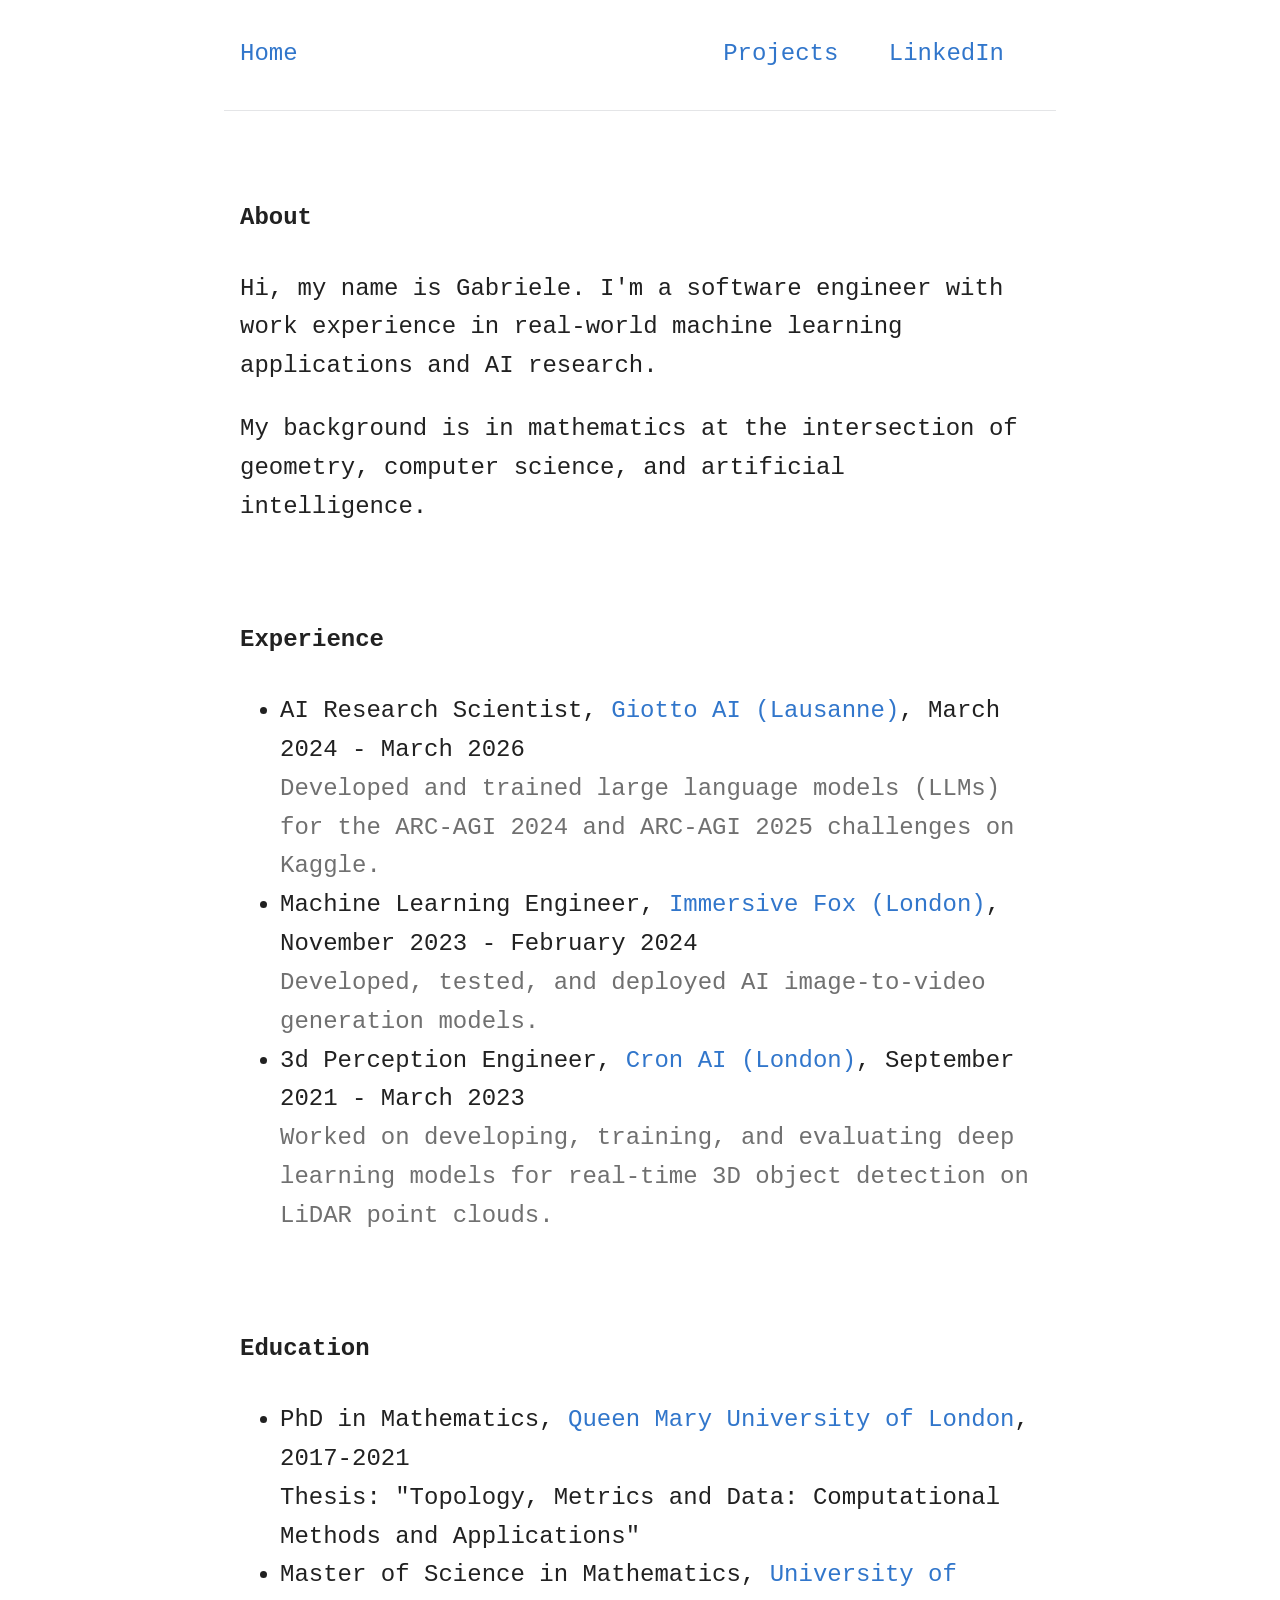
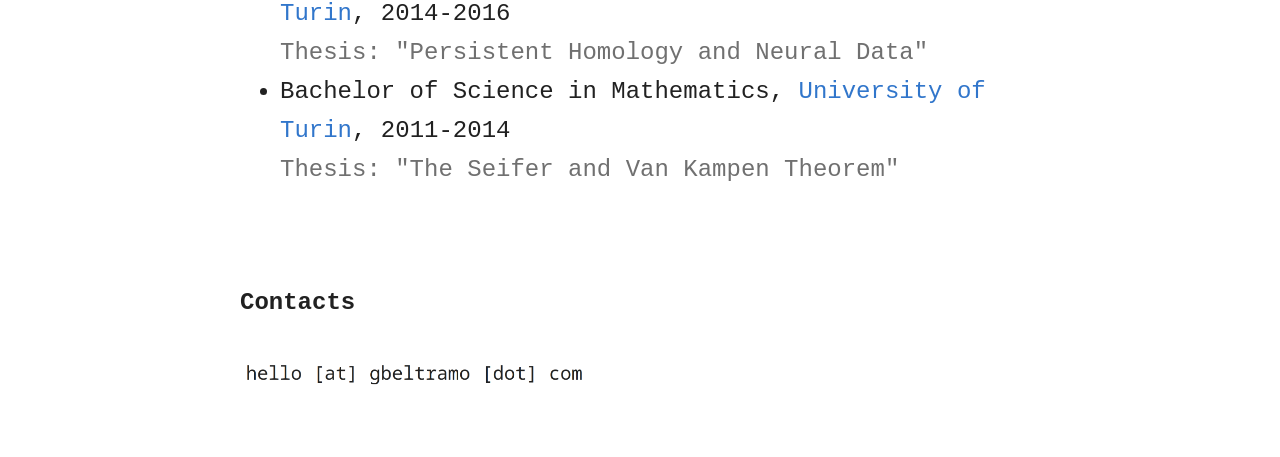
==== commit 8a133af7: "New about" ====
--- a/index.html
+++ b/index.html
@@ -34,8 +34,8 @@
       </p>
 
       <p>
-        My background is in mathematics, and a strong interest in
-        the intersection of geometry, computer science and artificial intelligence.
+        My background is in mathematics at the intersection of geometry,
+        computer science, and artificial intelligence.
       </p>
 
       <br>
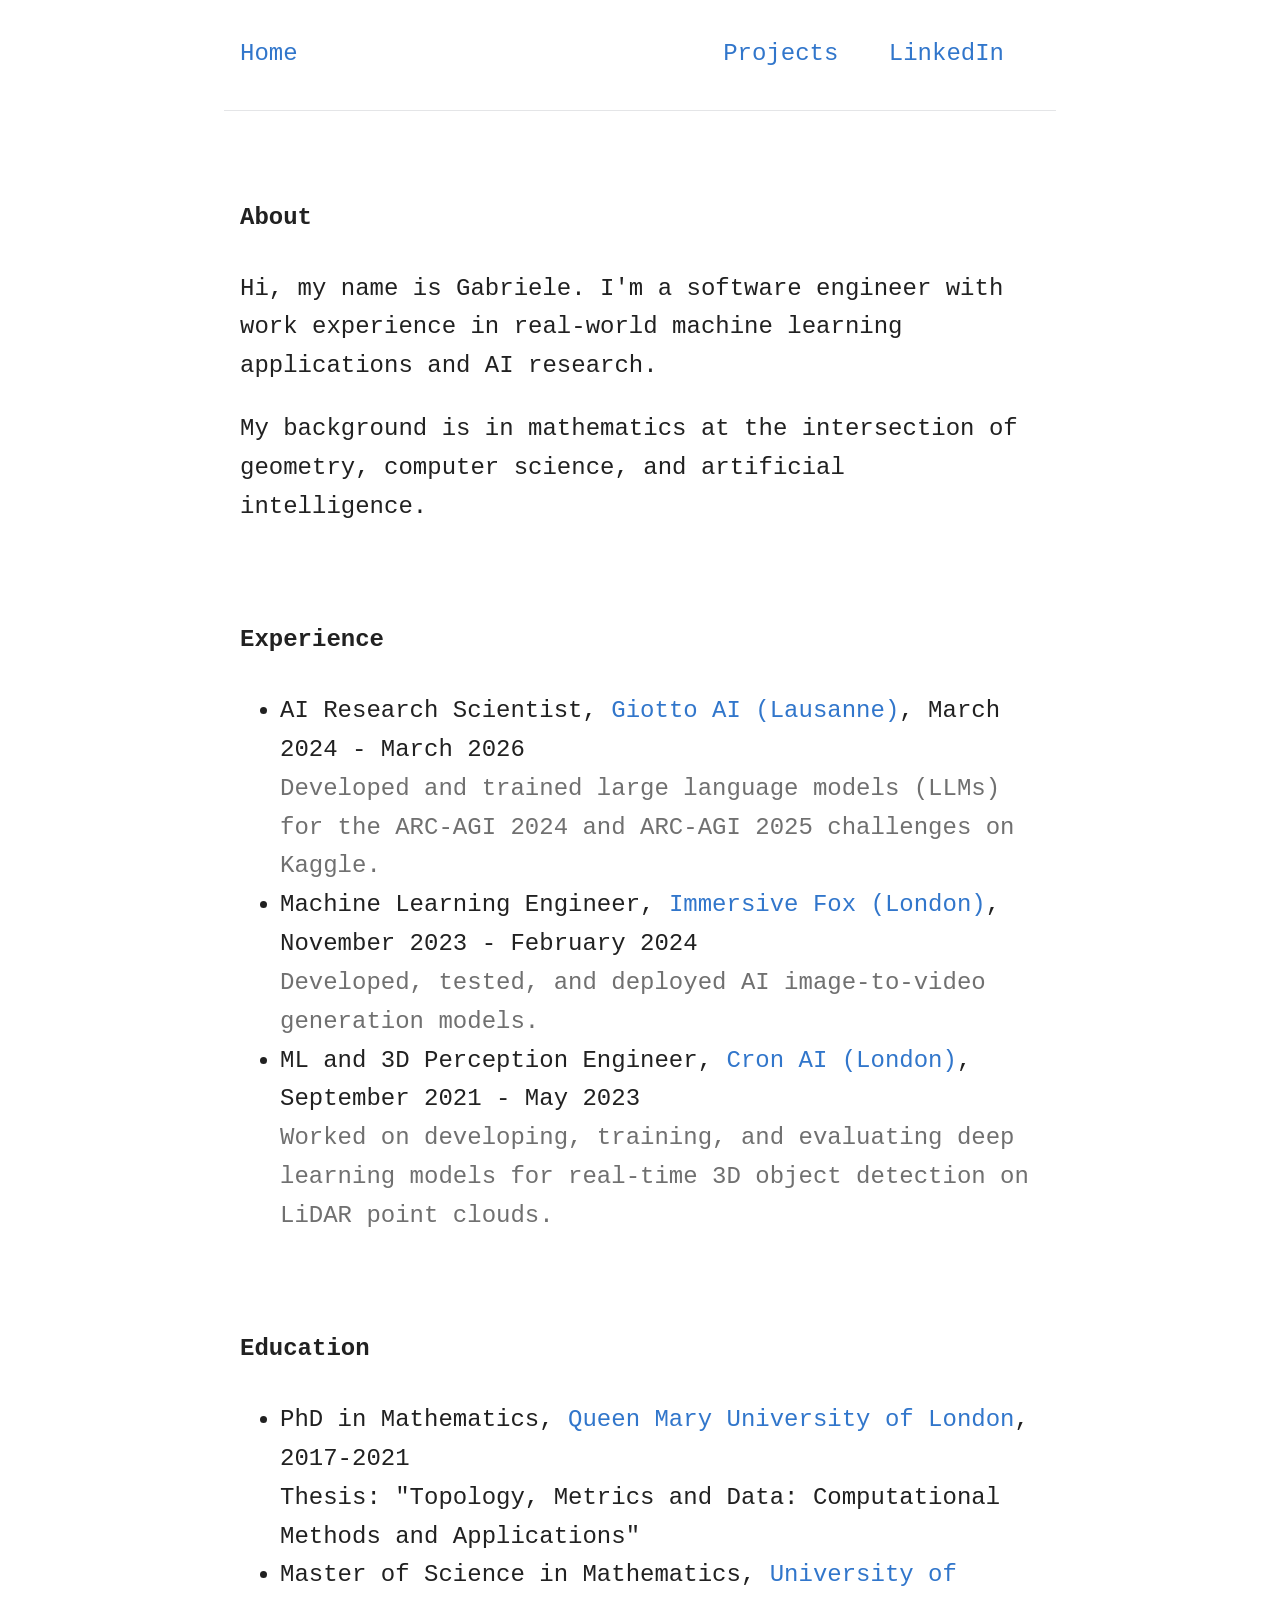
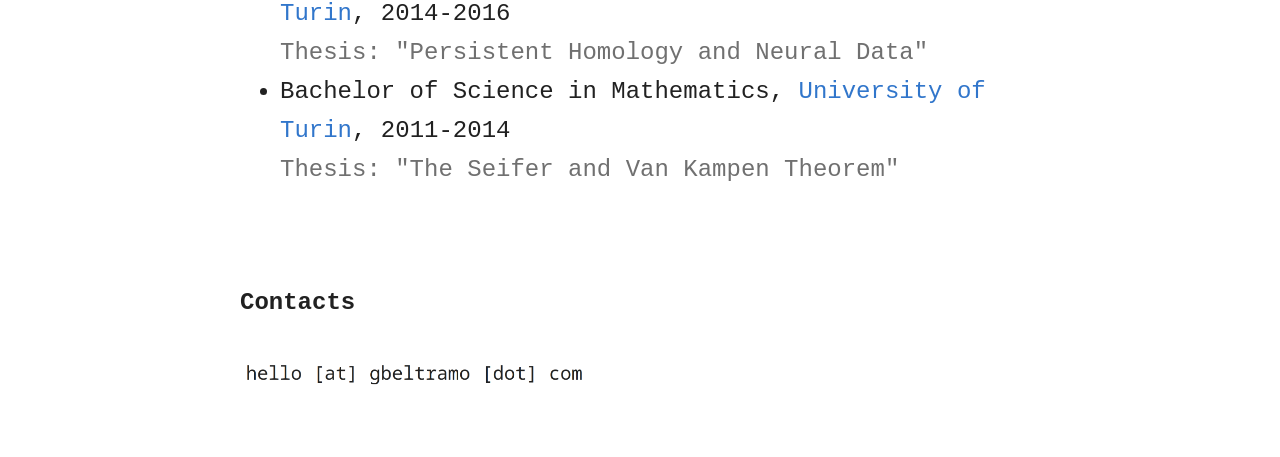
==== commit 7f6d1d94: "Update Cron AI info" ====
--- a/index.html
+++ b/index.html
@@ -67,7 +67,7 @@
 
         <!-- Cron AI -->
         <li>
-          3d Perception Engineer, <span style="color: #3176cb;"> Cron AI (London)</span>, September 2021 - March 2023
+          ML and 3D Perception Engineer, <span style="color: #3176cb;"> Cron AI (London)</span>, September 2021 - May 2023
           <br>
           <span style="color: #707070;">
             Worked on developing, training, and evaluating deep learning models
@@ -115,4 +115,4 @@
 
 </body>
 
-</html>+</html>
--- a/style.css
+++ b/style.css
@@ -1,11 +1,8 @@
-/* Set the global variables for everything. Change these to use your own fonts and colours. */
 :root {
-
-    /* Set sans-serif & mono fonts */
     --sans-font: Roboto, "Helvetica Neue", sans-serif;
     --mono-font: "Ubuntu Mono", monospace;
 
-    /* Body font size. By default, effectively 18.4px, based on 16px as 'root em' */
+    /* Body font size. */
     --base-fontsize: 1.5rem;
 
     /* Major third scale progression - see https://type-scale.com/ */
@@ -28,18 +25,11 @@
     --disabled: #EFEFEF;
 }
 
-@media (max-width: 800px) {
-    :root {
-        --base-fontsize: 3rem;
-    }
-}
-
 html {
     /* Set the font globally */
     font-family: var(--mono-font);
 }
 
-/* Make the body a nice central block */
 body {
     color: var(--text);
     background: var(--bg);
@@ -56,7 +46,6 @@
     word-break: break-word;
     overflow-wrap: break-word;
 }
-
 
 header,
 nav,
@@ -115,7 +104,6 @@
     float: left;
 }
 
-
 #nav-right {
     width: 64%;
     text-align: right;
